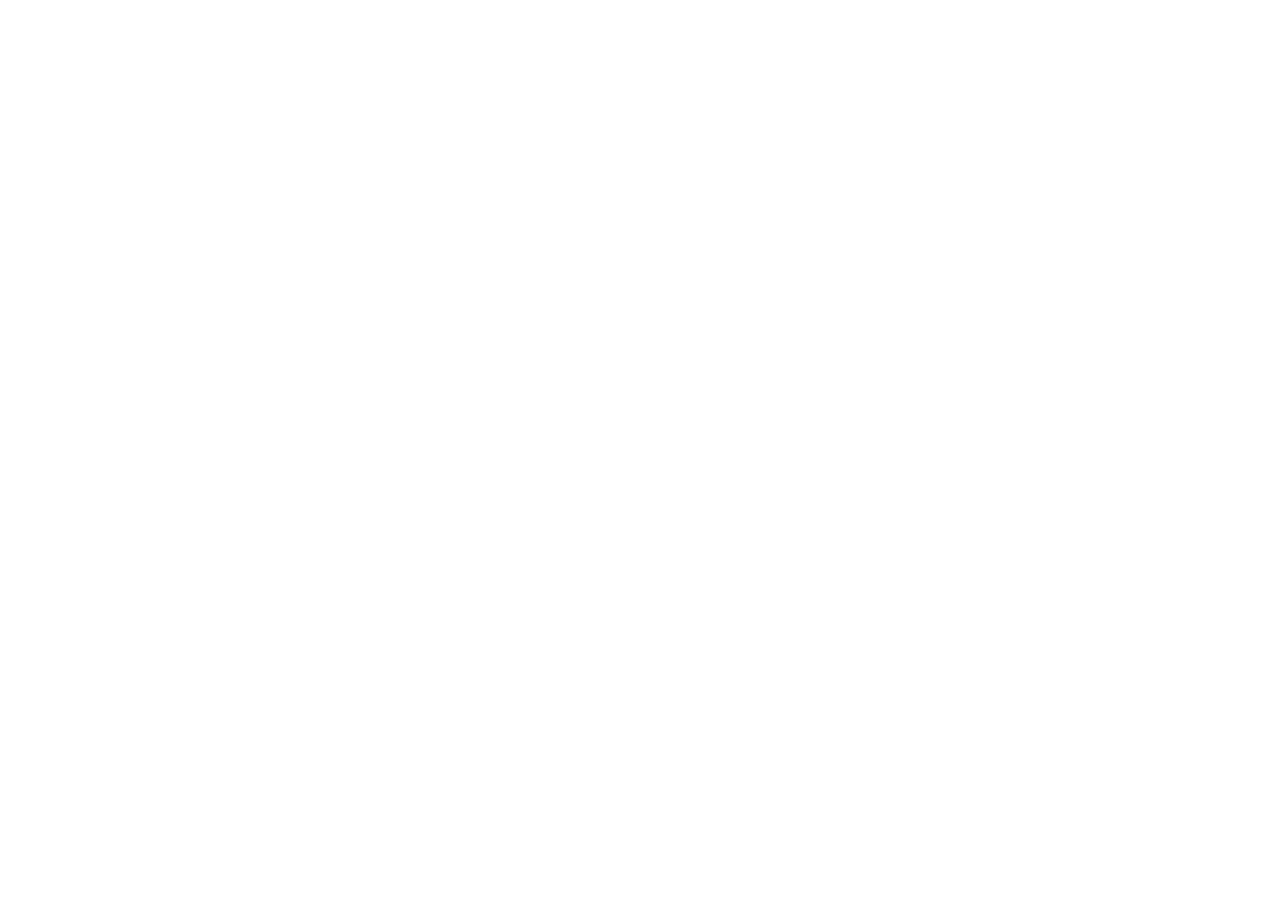
==== index.html @ 088f8521 "Auto-deploy from 02bc285fdae19c7c2b0bbb78ec8425a1f2b5356c" ====
<!doctype html>
<html lang="en">
  <head>
    <meta charset="UTF-8" />
    <meta name="viewport" content="width=device-width, initial-scale=1.0" />
    <title>108 Palms Beach Resort | Trincomalee, Sri Lanka</title>
    <meta
      name="description"
      content="108 Palms Beach Resort — a quieter beachfront stay in Sampalthivu near Trincomalee, Sri Lanka. Private beach access, a new outdoor pool, breakfast included and direct enquiry rates."
    />
    <link rel="icon" type="image/png" href="/stivance-deploy/branding/favicon.png" />
    <link rel="apple-touch-icon" href="/stivance-deploy/branding/favicon.png" />

    <!-- Open Graph -->
    <meta property="og:type" content="website" />
    <meta property="og:site_name" content="108 Palms Beach Resort" />
    <meta property="og:url" content="https://108palmsbeachresort.com/" />
    <meta property="og:title" content="108 Palms Beach Resort | Trincomalee, Sri Lanka" />
    <meta
      property="og:description"
      content="A quieter east-coast resort in Sampalthivu near Trincomalee — private beach access, a new pool, breakfast-inclusive stays and direct enquiry rates."
    />
    <meta property="og:image" content="/stivance-deploy/branding/og-image.jpg" />
    <meta property="og:image:width" content="1200" />
    <meta property="og:image:height" content="628" />
    <meta property="og:locale" content="en_US" />
    <meta property="og:locale:alternate" content="cs_CZ" />

    <!-- Twitter Cards -->
    <meta name="twitter:card" content="summary_large_image" />
    <meta name="twitter:title" content="108 Palms Beach Resort | Trincomalee, Sri Lanka" />
    <meta
      name="twitter:description"
      content="A quieter east-coast resort in Sampalthivu near Trincomalee — private beach access, a new pool, breakfast-inclusive stays."
    />
    <meta name="twitter:image" content="/stivance-deploy/branding/og-image.jpg" />

    <meta name="theme-color" content="#110f11" />

    <!-- Google Analytics 4 -->
    <script async src="https://www.googletagmanager.com/gtag/js?id=G-BM1BN28GYH"></script>
    <script>
      window.dataLayer = window.dataLayer || [];
      function gtag(){dataLayer.push(arguments);}
      gtag('js', new Date());
      gtag('config', 'G-BM1BN28GYH', { anonymize_ip: true });
    </script>

    <!-- Vercel Web Analytics -->
    <script>
      window.va = window.va || function () { (window.vaq = window.vaq || []).push(arguments); };
    </script>
    <script defer src="/_vercel/insights/script.js"></script>

    <link rel="preconnect" href="https://fonts.googleapis.com" />
    <link rel="preconnect" href="https://fonts.gstatic.com" crossorigin />
    <link
      href="https://fonts.googleapis.com/css2?family=Literata:opsz,wght@7..72,400;7..72,500;7..72,600;7..72,700&family=Source+Sans+3:wght@400;500;600;700;800&display=swap"
      rel="stylesheet"
    />

    <!-- Schema.org LodgingBusiness -->
    <script type="application/ld+json">
      {
        "@context": "https://schema.org",
        "@type": "LodgingBusiness",
        "name": "108 Palms Beach Resort",
        "description": "Boutique east-coast resort in Sampalthivu near Trincomalee with private beach access, a new outdoor pool and breakfast-inclusive stays.",
        "url": "https://108palmsbeachresort.com/",
        "image": "https://108palmsbeachresort.com/branding/og-image.jpg",
        "logo": "https://108palmsbeachresort.com/branding/logo-transparent.png",
        "address": {
          "@type": "PostalAddress",
          "streetAddress": "Ward No.1/25, Salli, Sampalthivu",
          "addressLocality": "Trincomalee",
          "addressCountry": "LK"
        },
        "geo": {
          "@type": "GeoCoordinates",
          "latitude": 8.634589,
          "longitude": 81.223683
        },
        "email": "srilankaresortyt@gmail.com",
        "amenityFeature": [
          { "@type": "LocationFeatureSpecification", "name": "Private beach access", "value": true },
          { "@type": "LocationFeatureSpecification", "name": "Outdoor pool", "value": true },
          { "@type": "LocationFeatureSpecification", "name": "Breakfast included", "value": true },
          { "@type": "LocationFeatureSpecification", "name": "Free Wi-Fi", "value": true },
          { "@type": "LocationFeatureSpecification", "name": "Air conditioning", "value": true },
          { "@type": "LocationFeatureSpecification", "name": "Pets allowed", "value": false }
        ],
        "numberOfRooms": 12,
        "starRating": { "@type": "Rating", "ratingValue": "3" },
        "aggregateRating": {
          "@type": "AggregateRating",
          "ratingValue": "8.9",
          "bestRating": "10",
          "worstRating": "1",
          "ratingCount": 280
        },
        "priceRange": "$$"
      }
    </script>
    <script type="module" crossorigin src="/stivance-deploy/assets/index-BgPQXrR0.js"></script>
    <link rel="stylesheet" crossorigin href="/stivance-deploy/assets/index-DrQOaPfW.css">
  </head>

  <body>
    <div id="root"></div>
  </body>
</html>
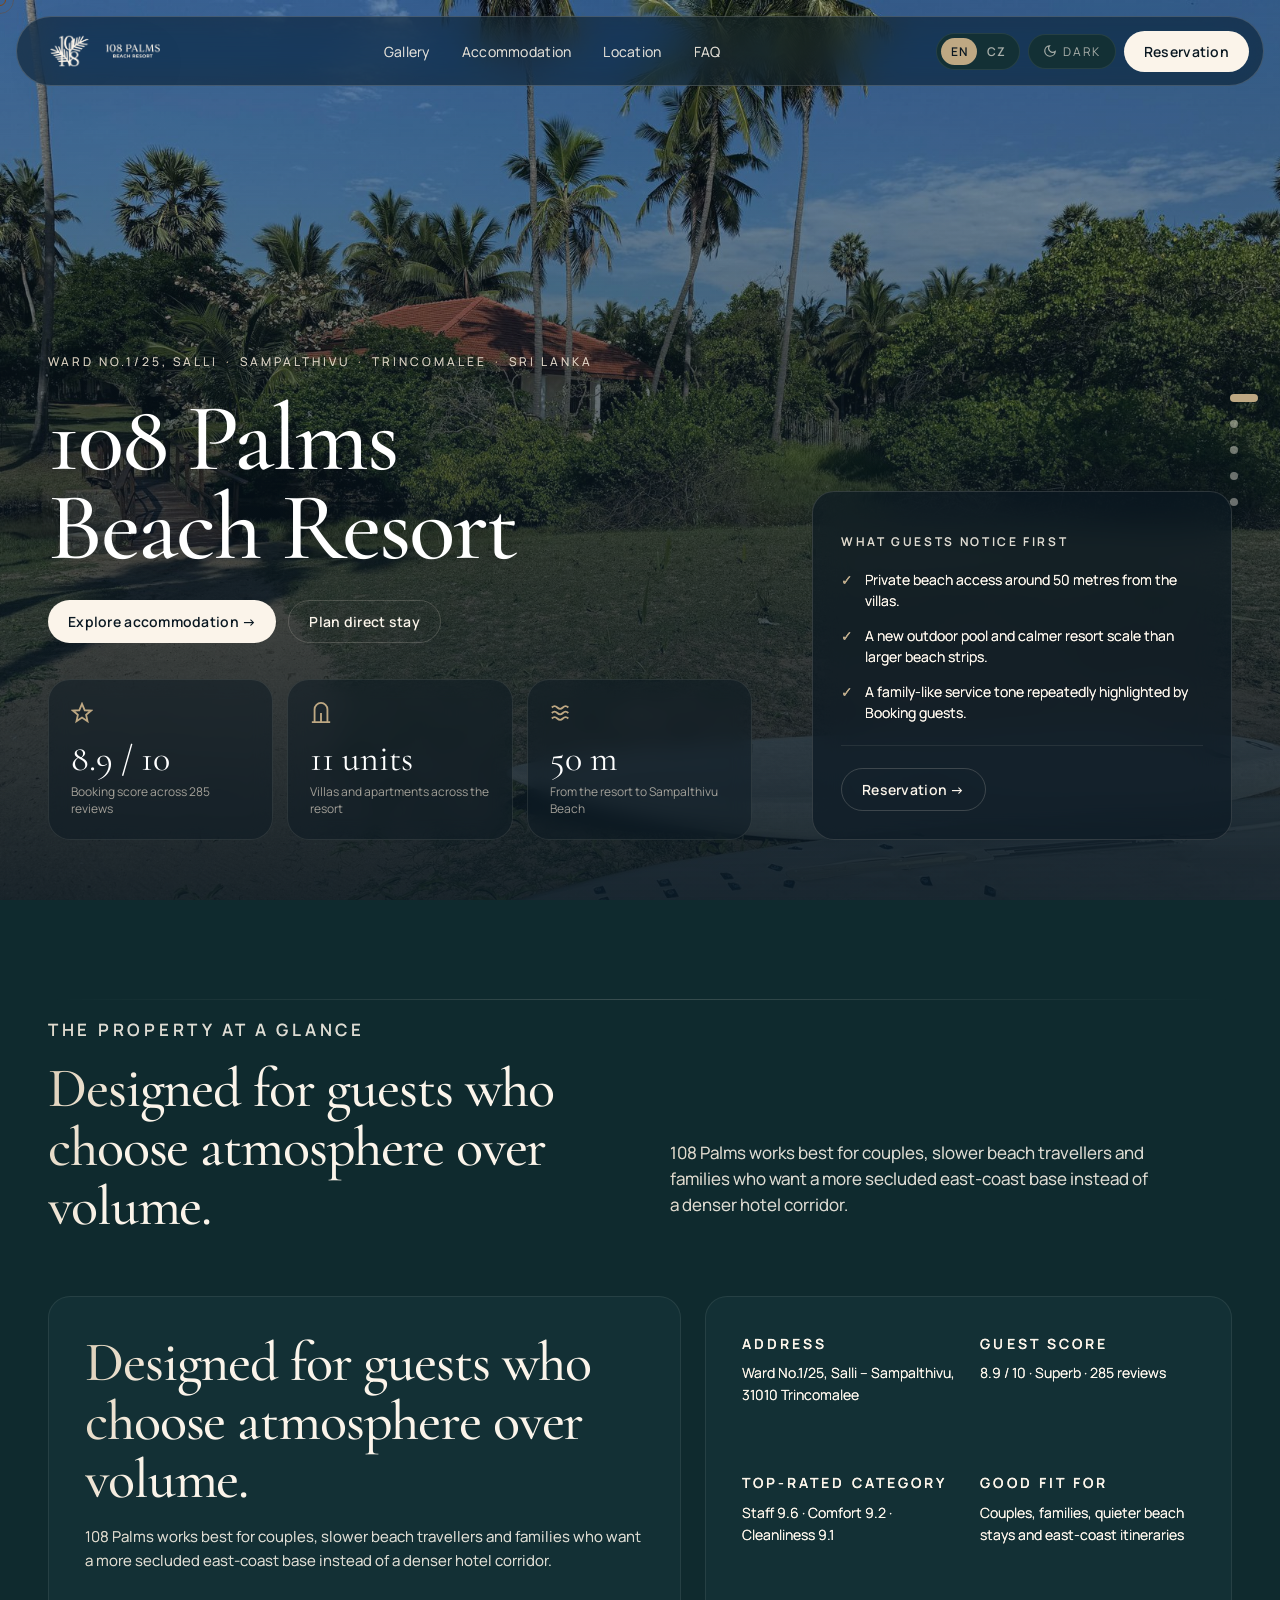
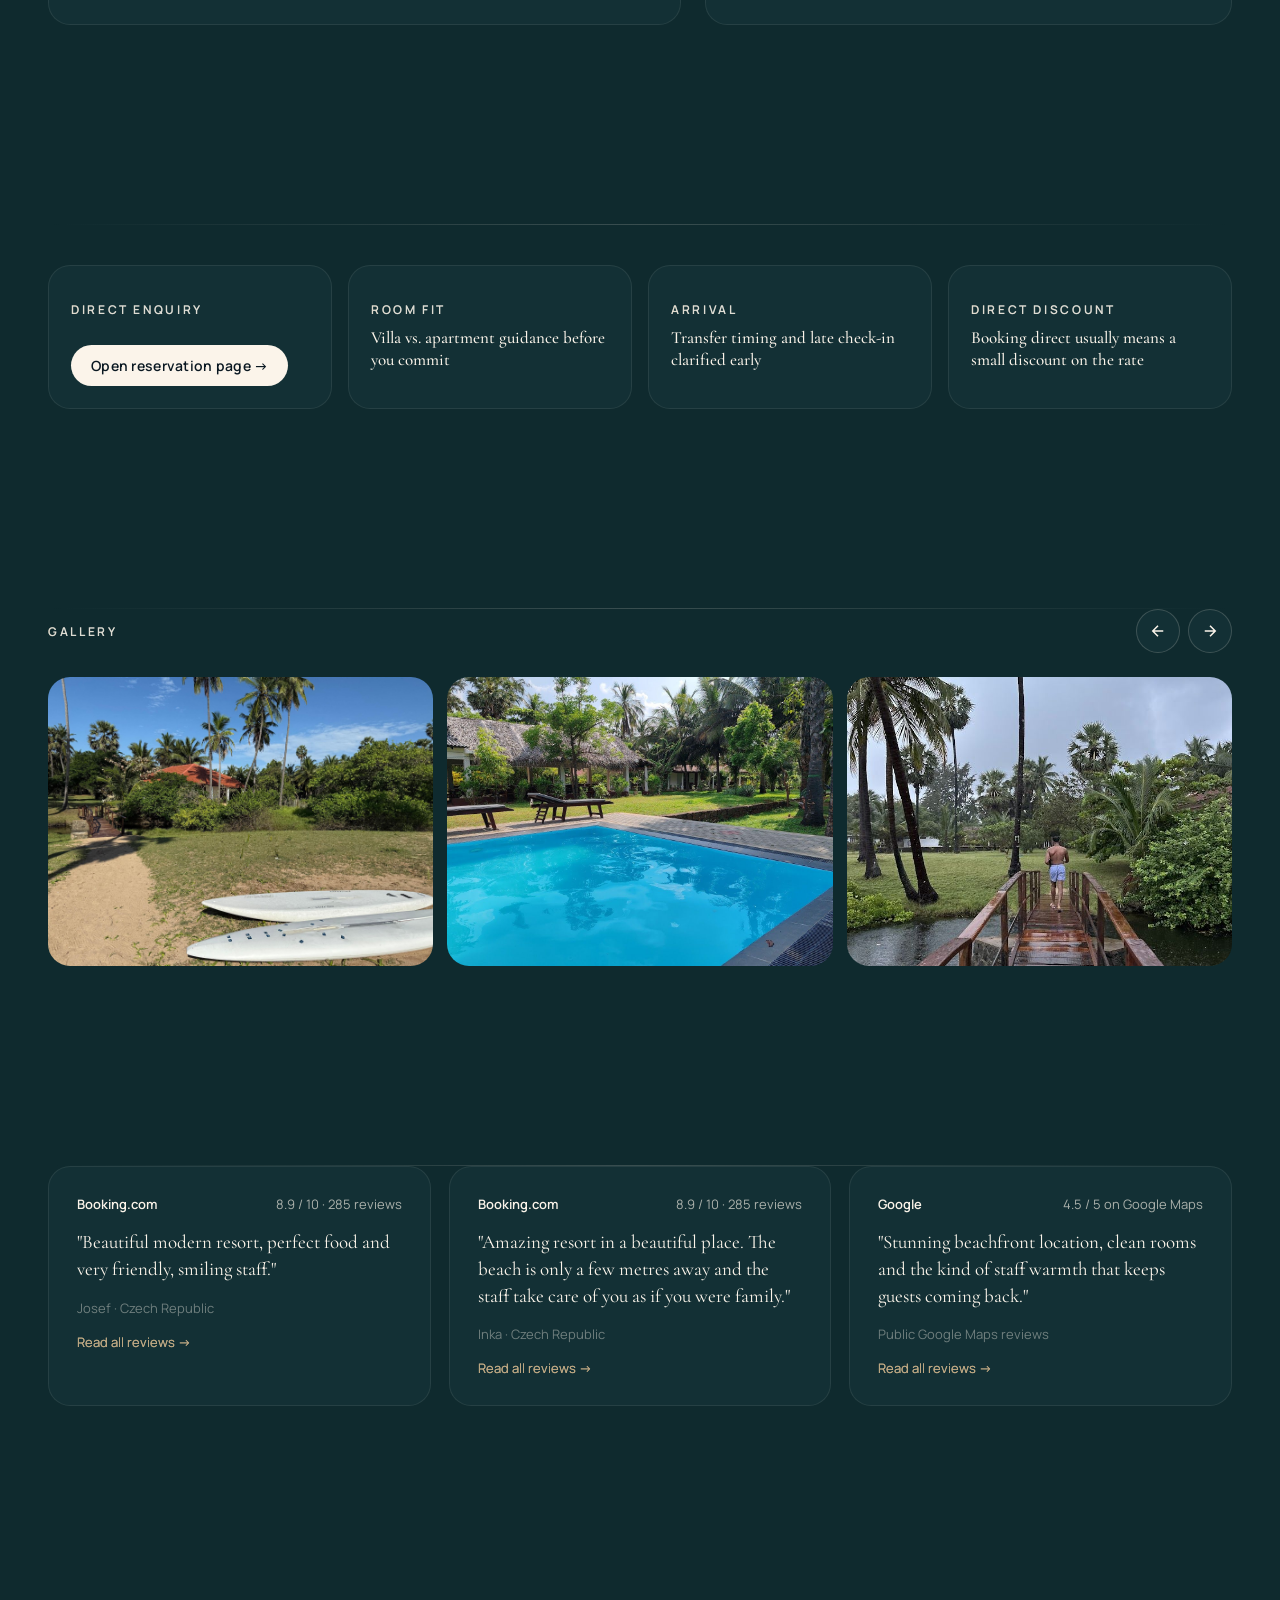
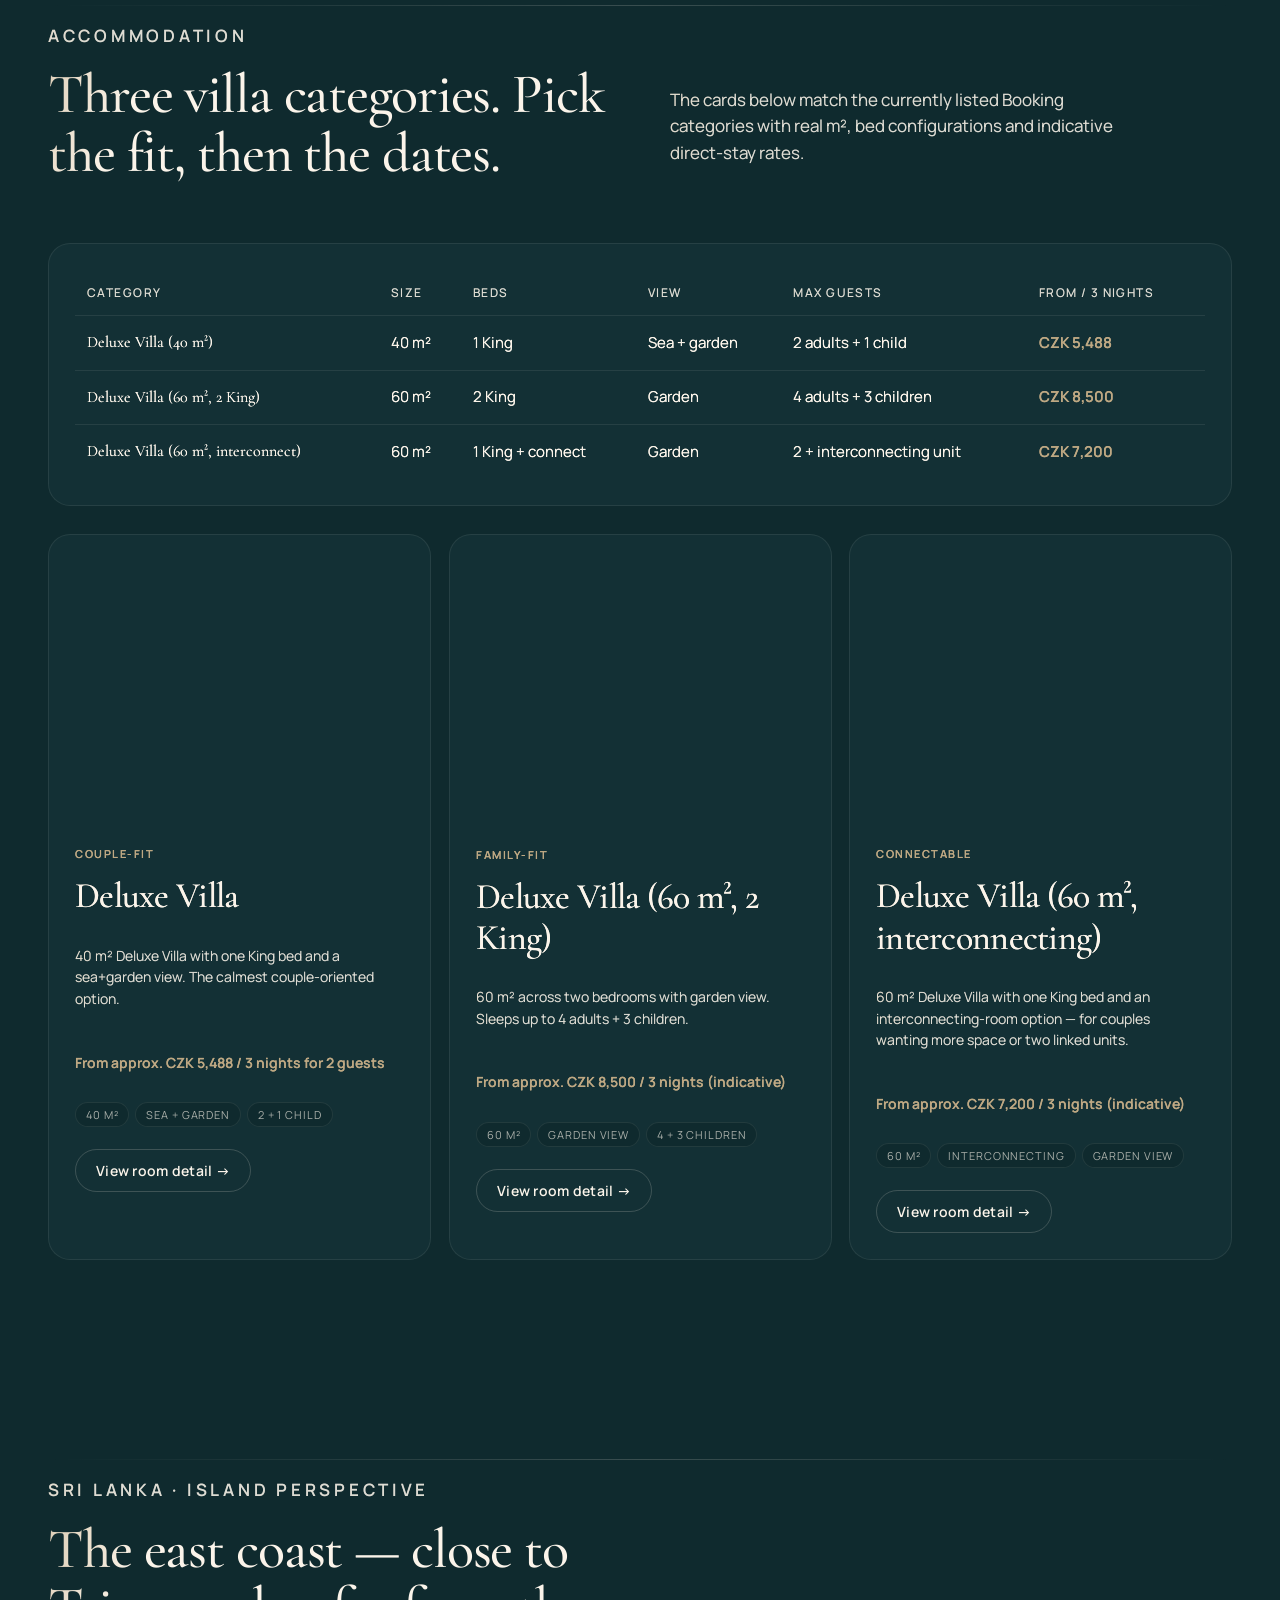
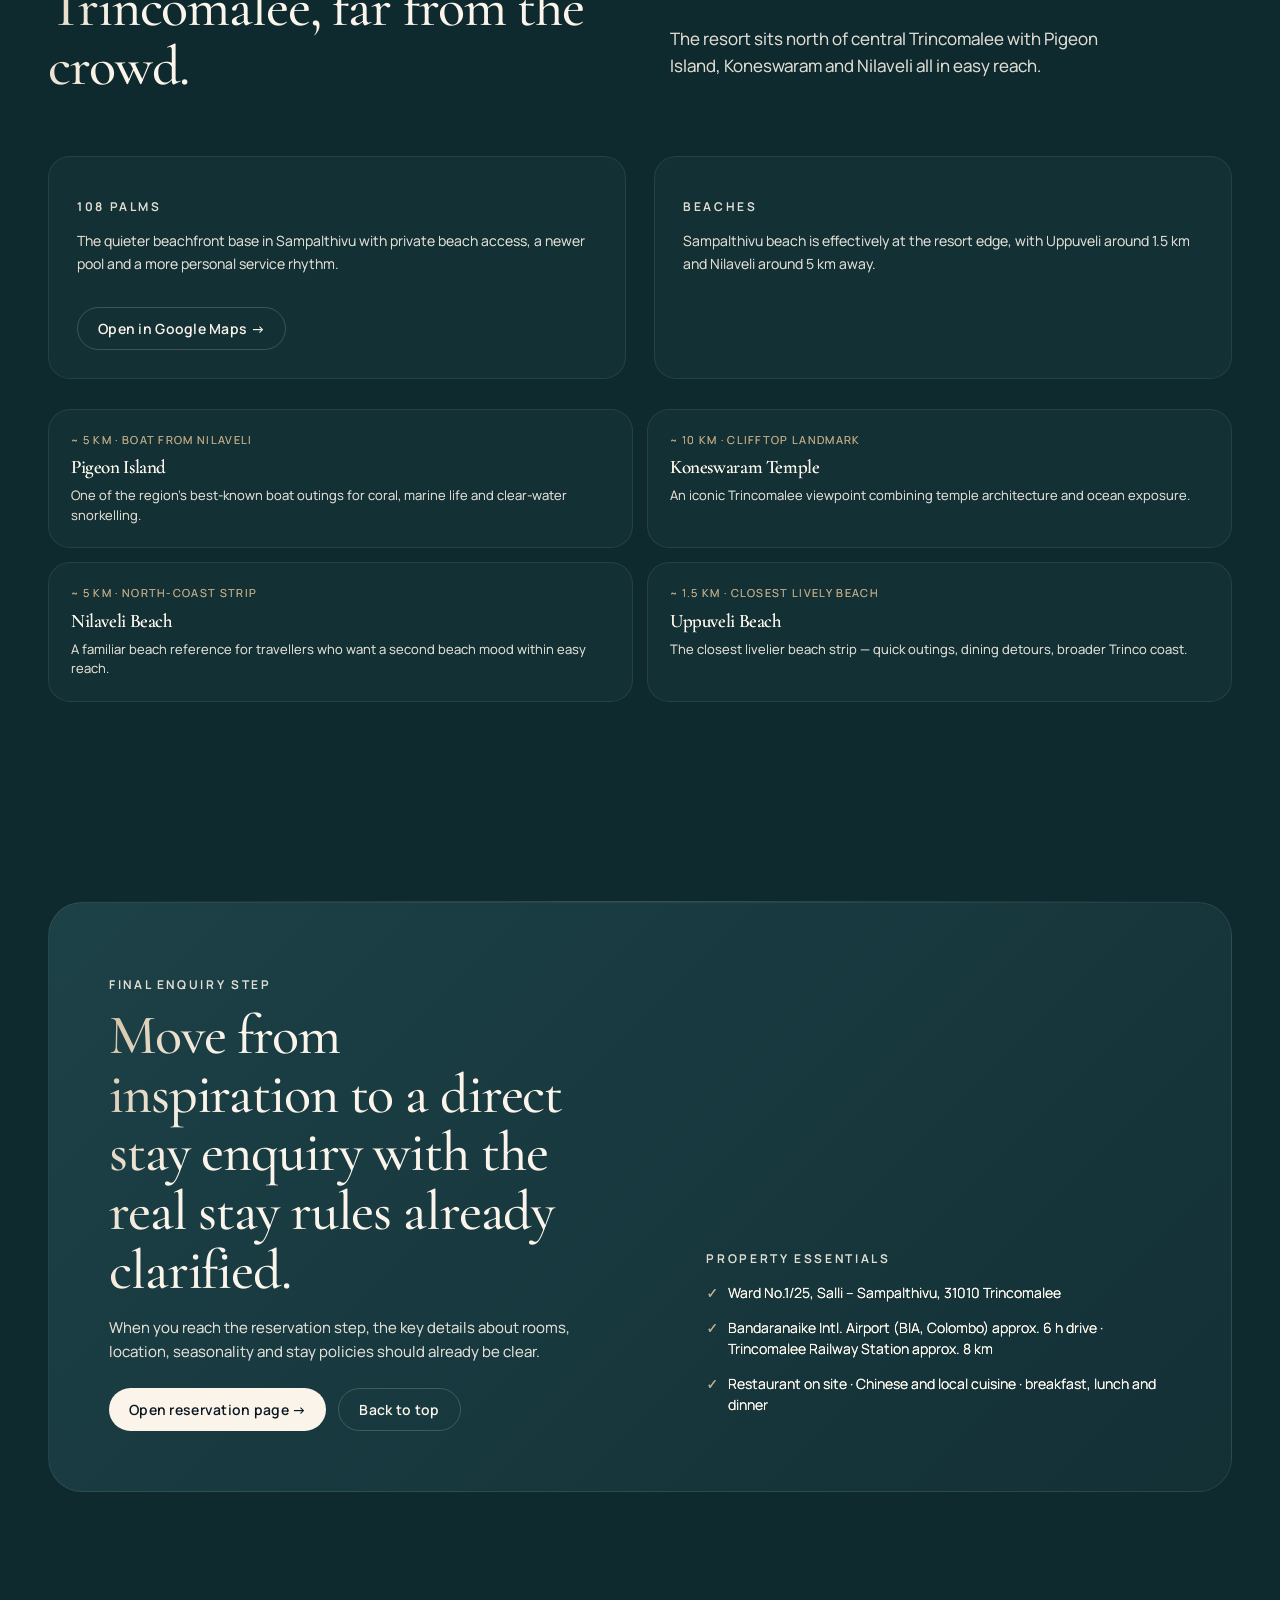
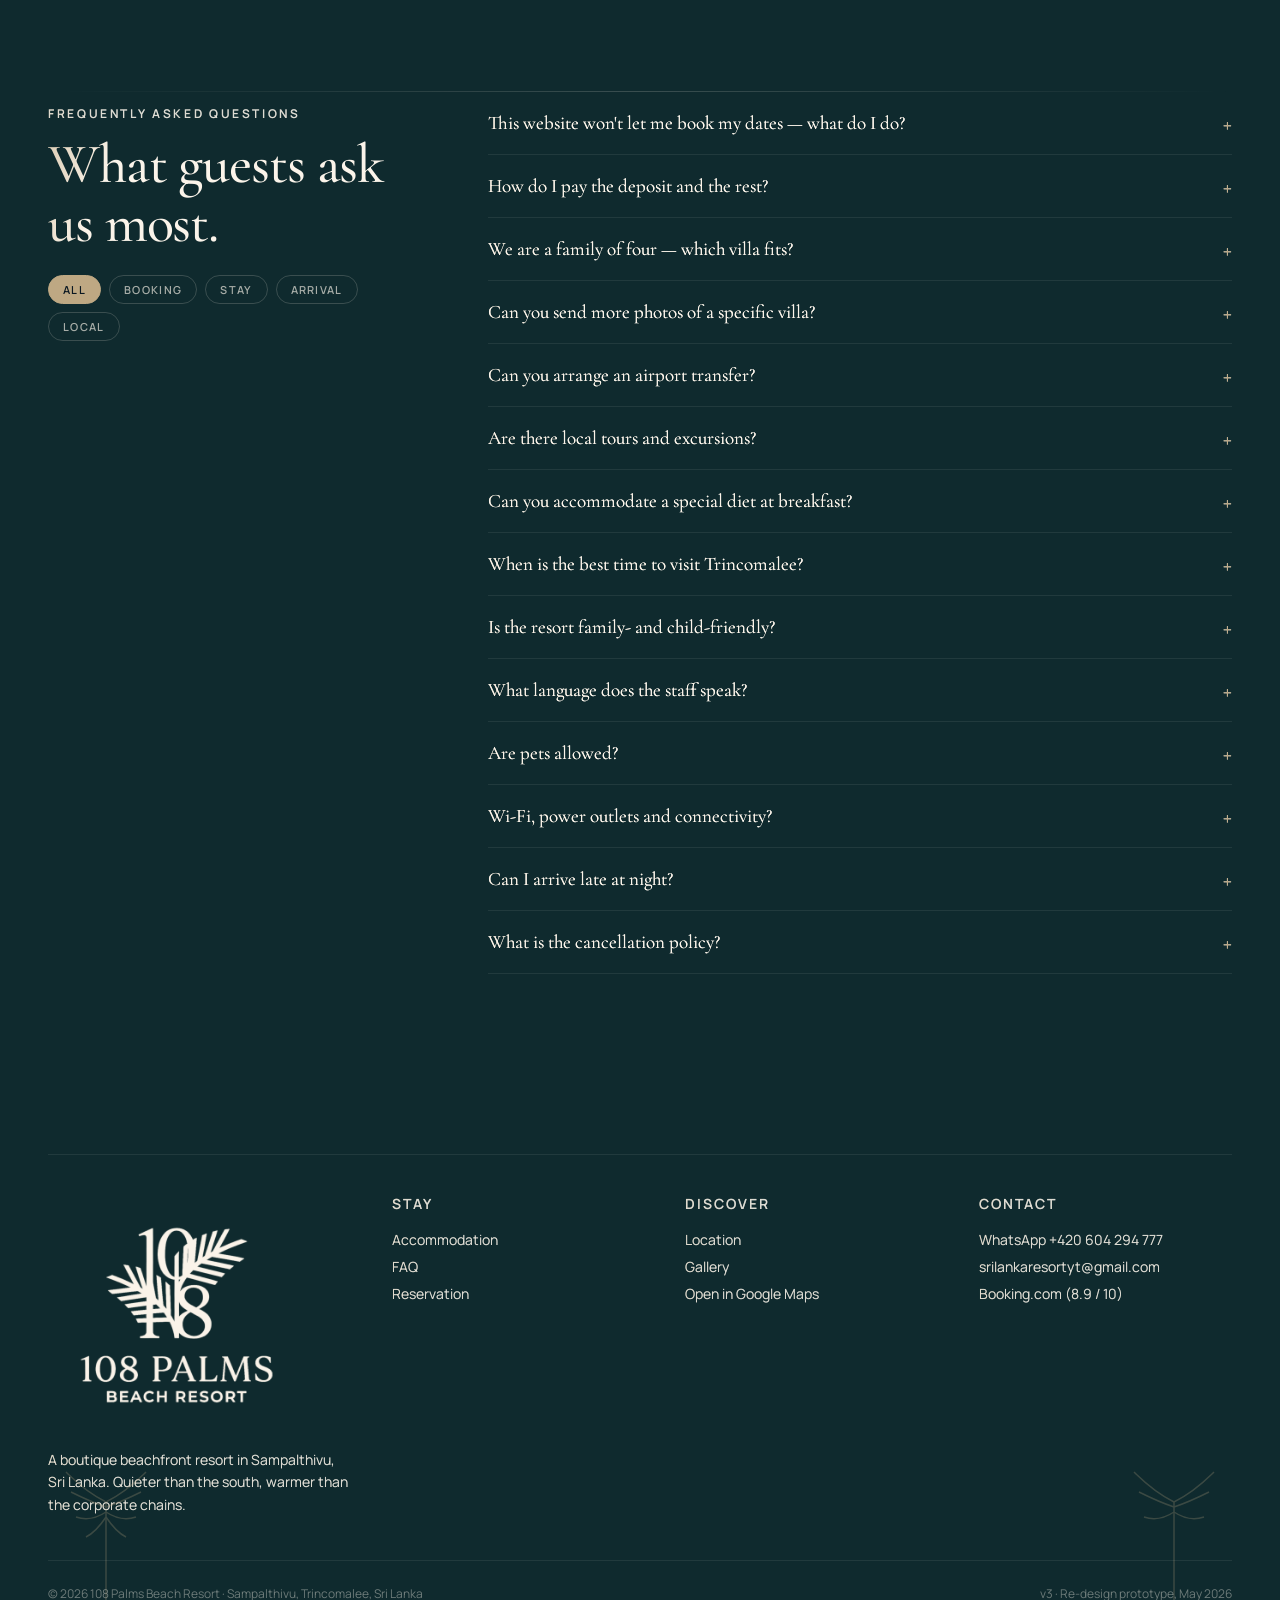
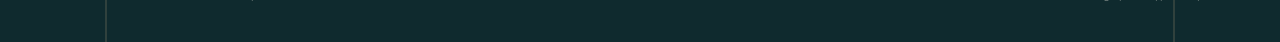
==== commit 3f749776: "v3 redesign — brand-aligned + animations + HD video Hero video upscaled to 1920x1080 + denoise + sha" ====
--- a/index.html
+++ b/index.html
@@ -1,111 +1,1762 @@
-<!doctype html>
-<html lang="en">
-  <head>
-    <meta charset="UTF-8" />
-    <meta name="viewport" content="width=device-width, initial-scale=1.0" />
-    <title>108 Palms Beach Resort | Trincomalee, Sri Lanka</title>
-    <meta
-      name="description"
-      content="108 Palms Beach Resort — a quieter beachfront stay in Sampalthivu near Trincomalee, Sri Lanka. Private beach access, a new outdoor pool, breakfast included and direct enquiry rates."
-    />
-    <link rel="icon" type="image/png" href="/stivance-deploy/branding/favicon.png" />
-    <link rel="apple-touch-icon" href="/stivance-deploy/branding/favicon.png" />
-
-    <!-- Open Graph -->
-    <meta property="og:type" content="website" />
-    <meta property="og:site_name" content="108 Palms Beach Resort" />
-    <meta property="og:url" content="https://108palmsbeachresort.com/" />
-    <meta property="og:title" content="108 Palms Beach Resort | Trincomalee, Sri Lanka" />
-    <meta
-      property="og:description"
-      content="A quieter east-coast resort in Sampalthivu near Trincomalee — private beach access, a new pool, breakfast-inclusive stays and direct enquiry rates."
-    />
-    <meta property="og:image" content="/stivance-deploy/branding/og-image.jpg" />
-    <meta property="og:image:width" content="1200" />
-    <meta property="og:image:height" content="628" />
-    <meta property="og:locale" content="en_US" />
-    <meta property="og:locale:alternate" content="cs_CZ" />
-
-    <!-- Twitter Cards -->
-    <meta name="twitter:card" content="summary_large_image" />
-    <meta name="twitter:title" content="108 Palms Beach Resort | Trincomalee, Sri Lanka" />
-    <meta
-      name="twitter:description"
-      content="A quieter east-coast resort in Sampalthivu near Trincomalee — private beach access, a new pool, breakfast-inclusive stays."
-    />
-    <meta name="twitter:image" content="/stivance-deploy/branding/og-image.jpg" />
-
-    <meta name="theme-color" content="#110f11" />
-
-    <!-- Google Analytics 4 -->
-    <script async src="https://www.googletagmanager.com/gtag/js?id=G-BM1BN28GYH"></script>
-    <script>
-      window.dataLayer = window.dataLayer || [];
-      function gtag(){dataLayer.push(arguments);}
-      gtag('js', new Date());
-      gtag('config', 'G-BM1BN28GYH', { anonymize_ip: true });
-    </script>
-
-    <!-- Vercel Web Analytics -->
-    <script>
-      window.va = window.va || function () { (window.vaq = window.vaq || []).push(arguments); };
-    </script>
-    <script defer src="/_vercel/insights/script.js"></script>
-
-    <link rel="preconnect" href="https://fonts.googleapis.com" />
-    <link rel="preconnect" href="https://fonts.gstatic.com" crossorigin />
-    <link
-      href="https://fonts.googleapis.com/css2?family=Literata:opsz,wght@7..72,400;7..72,500;7..72,600;7..72,700&family=Source+Sans+3:wght@400;500;600;700;800&display=swap"
-      rel="stylesheet"
-    />
-
-    <!-- Schema.org LodgingBusiness -->
-    <script type="application/ld+json">
-      {
-        "@context": "https://schema.org",
-        "@type": "LodgingBusiness",
-        "name": "108 Palms Beach Resort",
-        "description": "Boutique east-coast resort in Sampalthivu near Trincomalee with private beach access, a new outdoor pool and breakfast-inclusive stays.",
-        "url": "https://108palmsbeachresort.com/",
-        "image": "https://108palmsbeachresort.com/branding/og-image.jpg",
-        "logo": "https://108palmsbeachresort.com/branding/logo-transparent.png",
-        "address": {
-          "@type": "PostalAddress",
-          "streetAddress": "Ward No.1/25, Salli, Sampalthivu",
-          "addressLocality": "Trincomalee",
-          "addressCountry": "LK"
-        },
-        "geo": {
-          "@type": "GeoCoordinates",
-          "latitude": 8.634589,
-          "longitude": 81.223683
-        },
-        "email": "srilankaresortyt@gmail.com",
-        "amenityFeature": [
-          { "@type": "LocationFeatureSpecification", "name": "Private beach access", "value": true },
-          { "@type": "LocationFeatureSpecification", "name": "Outdoor pool", "value": true },
-          { "@type": "LocationFeatureSpecification", "name": "Breakfast included", "value": true },
-          { "@type": "LocationFeatureSpecification", "name": "Free Wi-Fi", "value": true },
-          { "@type": "LocationFeatureSpecification", "name": "Air conditioning", "value": true },
-          { "@type": "LocationFeatureSpecification", "name": "Pets allowed", "value": false }
-        ],
-        "numberOfRooms": 12,
-        "starRating": { "@type": "Rating", "ratingValue": "3" },
-        "aggregateRating": {
-          "@type": "AggregateRating",
-          "ratingValue": "8.9",
-          "bestRating": "10",
-          "worstRating": "1",
-          "ratingCount": 280
-        },
-        "priceRange": "$$"
+<!DOCTYPE html>
+<html lang="en" data-theme="dark">
+<head>
+<meta charset="UTF-8" />
+<meta name="viewport" content="width=device-width, initial-scale=1.0" />
+<title>108 Palms Beach Resort | Trincomalee, Sri Lanka</title>
+<meta name="description" content="A quieter east-coast resort in Sampalthivu near Trincomalee — private beach access, a new pool, breakfast-inclusive stays and direct enquiry rates." />
+<meta name="theme-color" content="#0a1822" />
+<link rel="icon" type="image/png" href="./assets/logos/favicon-256.png" />
+
+<link rel="preload" as="image" href="./gallery/01-beach-loungers.jpg" fetchpriority="high" />
+<link rel="preconnect" href="https://fonts.googleapis.com" />
+<link rel="preconnect" href="https://fonts.gstatic.com" crossorigin />
+<!-- Fonts per official brand manual: Cormorant Garamond (display) + Manrope (body/UI) -->
+<link href="https://fonts.googleapis.com/css2?family=Cormorant+Garamond:wght@400;500;600;700&family=Manrope:wght@300;400;500;600;700&display=swap" rel="stylesheet" />
+
+<style>
+/* =====================================================================
+   v3: 1:1 vizuální kopie originálu stivance-resort-web.vercel.app
+   + 6 přenesených změn (cursor, section indicator, accommodation, FAQ, footer, hover efekt na rezervaci)
+   ===================================================================== */
+:root {
+  /* OFICIÁLNÍ BRAND PALETA (per brand manuál v1.0/2026) */
+  --palm-green:    #1C4147;  /* PRIMÁRNÍ · HLAVNÍ */
+  --sand-gold:     #BEA883;  /* PRIMÁRNÍ · AKCENT */
+  --coral-cream:   #FBF4EA;  /* PRIMÁRNÍ · POZADÍ */
+  --deep-reef:     #0F2A2E;  /* DOPLŇKOVÉ · TMAVÉ PLOCHY */
+  --bronze-palm:   #8E7A55;  /* DOPLŇKOVÉ · TMAVÁ ZLATÁ */
+  --dune-sand:     #E8D9BC;  /* DOPLŇKOVÉ · TEPLÁ VÝPLŇ */
+  --linen:         #F4E9D5;  /* DOPLŇKOVÉ · POZADÍ SEKCÍ */
+  --sea-mist:      #6B9CA3;  /* DOPLŇKOVÉ · POUZE AKCENT */
+  --ink:           #141414;  /* DOPLŇKOVÉ · TĚLO TEXTU */
+
+  /* SEMANTIC TOKENS — DARK THEME default */
+  --bg: var(--deep-reef);
+  --bg-elev: var(--palm-green);
+  --bg-card: #133035;
+  --text: var(--coral-cream);
+  --text-muted: rgba(251,244,234,.65);
+  --text-dim: rgba(251,244,234,.4);
+  --accent: var(--sand-gold);
+  --accent-soft: var(--bronze-palm);
+  --accent-deep: var(--palm-green);
+  --cream: var(--coral-cream);
+  --border: rgba(251,244,234,.08);
+  --border-strong: rgba(251,244,234,.18);
+
+  /* TYPOGRAFIE per brand manual */
+  --serif: "Cormorant Garamond", "Playfair Display", "Times New Roman", serif;
+  --sans:  "Manrope", system-ui, -apple-system, "Helvetica", sans-serif;
+
+  --easing: cubic-bezier(.2,.7,.2,1);
+  --radius: 22px;
+  --radius-lg: 34px;
+  --pad-x: clamp(16px, 4vw, 48px);
+}
+
+/* LIGHT THEME — Coral Cream pozadí + Palm Green text (per brand manuál: krémová 60%, zelená 25%, zlatá 12%) */
+html[data-theme="light"] {
+  --bg: var(--coral-cream);
+  --bg-elev: var(--linen);
+  --bg-card: var(--dune-sand);
+  --text: var(--palm-green);
+  --text-muted: rgba(28,65,71,.7);
+  --text-dim: rgba(28,65,71,.45);
+  --accent: var(--bronze-palm);
+  --accent-soft: var(--sand-gold);
+  --accent-deep: var(--palm-green);
+  --cream: var(--palm-green);
+  --border: rgba(28,65,71,.10);
+  --border-strong: rgba(28,65,71,.20);
+}
+html[data-theme="light"] body { background: var(--coral-cream); color: var(--palm-green); }
+html[data-theme="light"] .cta { background: var(--palm-green); color: var(--coral-cream); }
+html[data-theme="light"] .nav-shell { background: rgba(251,244,234,.78); }
+html[data-theme="light"] .hero-tint { background: linear-gradient(180deg, rgba(251,244,234,.3) 0%, rgba(251,244,234,.55) 50%, rgba(251,244,234,.85) 100%); }
+html[data-theme="light"] .hero-h1 { color: var(--palm-green); text-shadow: none; }
+html[data-theme="light"] .hero-eyebrow { color: rgba(28,65,71,.7); }
+html[data-theme="light"] .stat-card, html[data-theme="light"] .notice-card {
+  background: rgba(251,244,234,.7);
+  border: 1px solid var(--border-strong);
+}
+html[data-theme="light"] .stat-card .num,
+html[data-theme="light"] .notice-card li { color: var(--palm-green); }
+html[data-theme="light"] .particle {
+  background: var(--bronze-palm);
+  box-shadow: 0 0 8px rgba(142,122,85,.7);
+}
+html[data-theme="light"] .scroll-progress {
+  background: linear-gradient(90deg, var(--sand-gold), var(--bronze-palm), var(--palm-green));
+}
+
+* { box-sizing: border-box; }
+html { scroll-behavior: smooth; }
+body {
+  margin: 0;
+  font-family: var(--sans);
+  background: var(--bg);
+  color: var(--text);
+  -webkit-font-smoothing: antialiased;
+  text-rendering: optimizeLegibility;
+  overflow-x: hidden;
+  cursor: none;
+}
+@media (max-width: 900px) { body { cursor: auto; } }
+@media (prefers-reduced-motion: reduce) {
+  *, *::before, *::after { animation-duration: 0.001ms !important; transition-duration: 0.001ms !important; }
+}
+
+img { max-width: 100%; display: block; }
+button { font: inherit; cursor: none; }
+@media (max-width: 900px) { button, a { cursor: pointer; } }
+a { color: inherit; }
+:focus-visible { outline: 2px solid var(--accent); outline-offset: 3px; border-radius: 4px; }
+
+/* Brand typografie — škála per manuál */
+h1, h2, h3, h4 { font-family: var(--serif); font-weight: 500; letter-spacing: -.02em; margin: 0; }
+h1 { font-size: clamp(56px, 9vw, 96px);  line-height: 0.92; }   /* DISPLAY 96/0.92 */
+h2 { font-size: clamp(28px, 4.5vw, 56px); line-height: 1.05; }  /* H1 56/1.05 */
+h3 { font-size: clamp(22px, 2.8vw, 36px); line-height: 1.15; }  /* H2 36/1.15 */
+h4 { font-size: 18px; line-height: 1.25; font-weight: 600; }
+p, li, td { font-size: 15px; line-height: 1.6; }                /* BODY 15/1.6 */
+.lead { font-size: 18px; line-height: 1.55; }                   /* LEAD 18/1.55 */
+.eyebrow {
+  font-family: var(--sans);
+  font-size: 12px;
+  letter-spacing: 0.22em;                                       /* EYEBROW 12/0.22em */
+  text-transform: uppercase;
+  color: var(--text-muted);
+  font-weight: 600;
+}
+
+/* =====================================================================
+   ORIGINÁLNÍ HERO BACKGROUND CHECKER PATTERN (placeholder grid)
+   ===================================================================== */
+.hero-checker {
+  position: absolute; inset: 0; z-index: -2;
+  background:
+    radial-gradient(ellipse 200px 200px at 8% 14%, rgba(255,255,255,.04), transparent 60%),
+    radial-gradient(ellipse 200px 200px at 24% 14%, rgba(255,255,255,.03), transparent 60%),
+    radial-gradient(ellipse 200px 200px at 40% 14%, rgba(255,255,255,.04), transparent 60%),
+    radial-gradient(ellipse 200px 200px at 56% 14%, rgba(255,255,255,.03), transparent 60%),
+    radial-gradient(ellipse 200px 200px at 72% 14%, rgba(255,255,255,.04), transparent 60%),
+    radial-gradient(ellipse 200px 200px at 88% 14%, rgba(255,255,255,.03), transparent 60%),
+    radial-gradient(ellipse 200px 200px at 16% 38%, rgba(255,255,255,.03), transparent 60%),
+    radial-gradient(ellipse 200px 200px at 48% 38%, rgba(255,255,255,.04), transparent 60%),
+    radial-gradient(ellipse 200px 200px at 80% 38%, rgba(255,255,255,.03), transparent 60%),
+    var(--bg);
+  background-size: auto;
+}
+
+/* =====================================================================
+   --- 6 přenesených změn ---
+   ===================================================================== */
+
+/* (A) CUSTOM CURSOR — bez "Reserve" badge, jen enlarging dot + trail */
+.cursor {
+  position: fixed; top: 0; left: 0;
+  width: 12px; height: 12px;
+  border: 1.5px solid var(--accent);
+  border-radius: 999px;
+  transform: translate(-50%, -50%);
+  pointer-events: none;
+  z-index: 10000;
+  transition: width .25s var(--easing), height .25s var(--easing), background .2s, border-color .2s;
+  mix-blend-mode: difference;
+}
+.cursor-trail {
+  position: fixed; top: 0; left: 0;
+  width: 28px; height: 28px;
+  border: 1px solid var(--accent);
+  border-radius: 999px;
+  transform: translate(-50%, -50%);
+  pointer-events: none;
+  z-index: 9998;
+  opacity: .35;
+  mix-blend-mode: difference;
+  transition: width .4s var(--easing), height .4s var(--easing);
+}
+.cursor.is-hover { width: 40px; height: 40px; background: rgba(201,163,107,.22); }
+@media (max-width: 900px) { .cursor, .cursor-trail { display: none; } }
+
+/* (B) STICKY VERTICAL SECTION INDICATOR (pravá strana) */
+.section-indicator {
+  position: fixed;
+  right: 22px; top: 50%;
+  transform: translateY(-50%);
+  z-index: 70;
+  display: flex; flex-direction: column; gap: 18px;
+  pointer-events: none;
+}
+.section-indicator a {
+  pointer-events: auto;
+  width: 8px; height: 8px;
+  border-radius: 50%;
+  background: var(--text-dim);
+  opacity: .35;
+  transition: all .3s var(--easing);
+  position: relative;
+  text-decoration: none;
+}
+.section-indicator a::after {
+  content: attr(data-label);
+  position: absolute;
+  right: 18px; top: 50%;
+  transform: translateY(-50%);
+  font-size: 10px;
+  letter-spacing: .15em;
+  text-transform: uppercase;
+  color: var(--text);
+  background: var(--bg-card);
+  padding: 4px 10px;
+  border-radius: 999px;
+  border: 1px solid var(--border-strong);
+  white-space: nowrap;
+  opacity: 0;
+  pointer-events: none;
+  transition: opacity .25s, transform .25s;
+}
+.section-indicator a:hover::after { opacity: 1; transform: translateY(-50%) translateX(-4px); }
+.section-indicator a.active {
+  width: 28px;
+  border-radius: 4px;
+  background: var(--accent);
+  opacity: 1;
+}
+@media (max-width: 1100px) { .section-indicator { display: none; } }
+
+/* (C) HOVER EFEKT na "Open reservation page" — magnetic + shine + glow */
+.cta { position: relative; overflow: hidden; }
+.cta::after {
+  content: '';
+  position: absolute;
+  top: 0; left: -120%;
+  width: 70%; height: 100%;
+  background: linear-gradient(120deg, transparent, rgba(255,255,255,.55), transparent);
+  transform: skewX(-22deg);
+  transition: left .9s var(--easing);
+  pointer-events: none;
+}
+.cta:hover::after { left: 130%; }
+.magnetic { transition: transform .25s var(--easing); will-change: transform; }
+.cta.glow { animation: glowPulse 3.6s ease-in-out infinite; }
+@keyframes glowPulse {
+  0%, 100% { box-shadow: 0 0 0 0 rgba(201,163,107,.0), 0 4px 14px rgba(201,163,107,.25); }
+  50%      { box-shadow: 0 0 0 12px rgba(201,163,107,.0), 0 8px 24px rgba(201,163,107,.5); }
+}
+
+/* (D) ACCOMMODATION 1:1 z mého v2 (BEZ floor plans) */
+.compare-wrap {
+  background: var(--bg-card);
+  border: 1px solid var(--border);
+  border-radius: var(--radius);
+  padding: 26px;
+  overflow-x: auto;
+  margin-bottom: 28px;
+}
+.compare {
+  width: 100%;
+  border-collapse: collapse;
+  min-width: 640px;
+  font-size: 14px;
+}
+.compare th, .compare td {
+  padding: 14px 12px;
+  text-align: left;
+  border-bottom: 1px solid var(--border);
+}
+.compare th { color: var(--text-muted); font-weight: 500; font-size: 12px; letter-spacing: .12em; text-transform: uppercase; }
+.compare td { color: var(--text); }
+.compare td.col-name { font-family: var(--serif); font-size: 16px; }
+.compare td.col-price { color: var(--accent); font-weight: 600; }
+.compare tr:last-child td { border-bottom: 0; }
+
+.villas-grid {
+  display: grid;
+  grid-template-columns: repeat(3, 1fr);
+  gap: 18px;
+}
+@media (max-width: 1000px) { .villas-grid { grid-template-columns: 1fr; } }
+.villa-card {
+  background: var(--bg-card);
+  border: 1px solid var(--border);
+  border-radius: var(--radius);
+  overflow: hidden;
+  display: flex; flex-direction: column;
+  transition: transform .3s var(--easing), box-shadow .3s;
+  transform-style: preserve-3d;
+  position: relative;
+  will-change: transform;
+}
+.villa-card:hover { box-shadow: 0 6px 30px rgba(0,0,0,.4); }
+.villa-card::after {
+  content: '';
+  position: absolute;
+  inset: 0;
+  border-radius: var(--radius);
+  padding: 1px;
+  background: linear-gradient(135deg, transparent, rgba(201,163,107,.4), transparent);
+  -webkit-mask: linear-gradient(#000 0 0) content-box, linear-gradient(#000 0 0);
+  -webkit-mask-composite: xor; mask-composite: exclude;
+  opacity: 0;
+  transition: opacity .4s;
+  pointer-events: none;
+}
+.villa-card:hover::after { opacity: 1; }
+.villa-card .photo {
+  aspect-ratio: 4/3;
+  overflow: hidden;
+  position: relative;
+}
+.villa-card .photo img {
+  width: 100%; height: 100%; object-fit: cover;
+  transition: transform .8s var(--easing), clip-path 1.2s var(--easing);
+}
+.villa-card .photo .reveal-img { clip-path: inset(0 100% 0 0); }
+.villa-card .photo .reveal-img.is-visible { clip-path: inset(0 0 0 0); }
+.villa-card:hover .photo img { transform: scale(1.06); }
+.villa-card .body { padding: 26px; flex: 1; display: flex; flex-direction: column; gap: 14px; }
+.villa-card .badge {
+  display: inline-block;
+  font-size: 11px;
+  letter-spacing: .14em;
+  text-transform: uppercase;
+  color: var(--accent);
+  font-weight: 600;
+}
+.villa-card .desc { color: var(--text-muted); font-size: 14px; line-height: 1.55; }
+.villa-card .price { color: var(--accent); font-weight: 600; font-size: 14px; }
+.villa-card .standout {
+  display: flex; flex-wrap: wrap; gap: 6px;
+}
+.villa-card .standout span {
+  background: var(--bg);
+  border: 1px solid var(--border);
+  font-size: 11px;
+  padding: 4px 10px;
+  border-radius: 999px;
+  letter-spacing: .08em;
+  text-transform: uppercase;
+  color: var(--text-muted);
+}
+
+/* (E) FAQ z mého v2: kategorie chips + expandable items */
+.faq-grid {
+  display: grid;
+  grid-template-columns: 380px 1fr;
+  gap: 60px;
+  align-items: start;
+}
+@media (max-width: 900px) { .faq-grid { grid-template-columns: 1fr; gap: 30px; } }
+.faq-cats {
+  display: flex; flex-wrap: wrap; gap: 8px; margin-top: 22px;
+}
+.faq-cats button {
+  background: transparent;
+  border: 1px solid var(--border-strong);
+  color: var(--text-muted);
+  padding: 6px 14px;
+  border-radius: 999px;
+  font-size: 11px;
+  letter-spacing: .12em;
+  text-transform: uppercase;
+  font-weight: 600;
+}
+.faq-cats button.active { background: var(--accent); color: #0a1822; border-color: var(--accent); }
+.faq-list { display: flex; flex-direction: column; }
+.faq-item {
+  border-bottom: 1px solid var(--border);
+  padding: 18px 0;
+}
+.faq-item summary {
+  font-family: var(--serif);
+  font-size: 19px;
+  list-style: none;
+  cursor: none;
+  display: flex;
+  justify-content: space-between;
+  align-items: center;
+  color: var(--text);
+}
+@media (max-width: 900px) { .faq-item summary { cursor: pointer; } }
+.faq-item summary::after {
+  content: '+';
+  color: var(--accent);
+  font-size: 22px;
+  transition: transform .3s;
+}
+.faq-item[open] summary::after { transform: rotate(45deg); }
+.faq-item summary::-webkit-details-marker { display: none; }
+.faq-item p { color: var(--text-muted); font-size: 15px; line-height: 1.6; margin: 12px 0 0; }
+
+/* (F) FOOTER z mého v2 s palm sway */
+footer {
+  padding: 80px var(--pad-x) 40px;
+  position: relative;
+  overflow: hidden;
+}
+.foot-grid {
+  max-width: 1320px;
+  margin-inline: auto;
+  display: grid;
+  grid-template-columns: 1.2fr 1fr 1fr 1fr;
+  gap: 40px;
+  border-top: 1px solid var(--border);
+  padding-top: 40px;
+}
+@media (max-width: 900px) { .foot-grid { grid-template-columns: 1fr 1fr; gap: 30px; } }
+.foot-grid h4 { font-size: 14px; letter-spacing: .14em; text-transform: uppercase; color: var(--text-muted); font-weight: 600; font-family: var(--sans); margin-bottom: 14px; }
+.foot-grid a { display: block; font-size: 14px; color: var(--text-muted); text-decoration: none; padding: 4px 0; transition: color .2s; }
+.foot-grid a:hover { color: var(--accent); }
+.foot-bottom {
+  max-width: 1320px;
+  margin: 30px auto 0;
+  padding-top: 24px;
+  border-top: 1px solid var(--border);
+  font-size: 12px;
+  color: var(--text-dim);
+  display: flex;
+  justify-content: space-between;
+  flex-wrap: wrap;
+  gap: 16px;
+}
+.palm-deco {
+  position: absolute;
+  bottom: 0;
+  width: 110px;
+  height: 200px;
+  pointer-events: none;
+  opacity: .25;
+  transform-origin: bottom center;
+  animation: sway 7s ease-in-out infinite;
+}
+.palm-deco:nth-of-type(1) { left: 4%; animation-delay: 0s; }
+.palm-deco:nth-of-type(2) { right: 4%; animation-delay: -3s; transform: scaleX(-1); }
+@keyframes sway {
+  0%, 100% { transform: rotate(-2deg) translateY(0); }
+  50%      { transform: rotate(2deg) translateY(-3px); }
+}
+
+/* =====================================================================
+   v3 + 10 NOVÝCH EFEKTŮ (přechody jako top weby)
+   ===================================================================== */
+
+/* (1) SCROLL PROGRESS BAR (top) */
+.scroll-progress {
+  position: fixed;
+  top: 0; left: 0;
+  height: 2px;
+  width: 0%;
+  background: linear-gradient(90deg, var(--accent), #d4b87a, var(--accent-deep));
+  z-index: 999;
+  transition: width .15s ease-out;
+  box-shadow: 0 0 12px rgba(194,165,114,.6);
+}
+
+/* (2) AMBIENT GOLD PARTICLES — drift across background */
+.particles {
+  position: fixed;
+  inset: 0;
+  pointer-events: none;
+  z-index: 1;
+  overflow: hidden;
+}
+.particle {
+  position: absolute;
+  width: 3px; height: 3px;
+  background: var(--accent);
+  border-radius: 50%;
+  opacity: 0;
+  filter: blur(.5px);
+  box-shadow: 0 0 8px rgba(194,165,114,.6);
+  animation: particleFloat linear infinite;
+}
+@keyframes particleFloat {
+  0%   { transform: translate3d(0, 110vh, 0); opacity: 0; }
+  10%  { opacity: .8; }
+  90%  { opacity: .4; }
+  100% { transform: translate3d(20vw, -10vh, 0); opacity: 0; }
+}
+
+/* (3) CINEMATIC HERO ZOOM-OUT (na load) — funguje na video i fallback img */
+.hero-bg video, .hero-bg img {
+  transform: scale(1.28);
+  animation: cineZoom 6s var(--easing) forwards;
+  will-change: transform;
+}
+.hero-bg video {
+  position: absolute; inset: 0;
+  width: 100%; height: 110%;
+  object-fit: cover;
+  object-position: center 40%;
+}
+@keyframes cineZoom {
+  0%   { transform: scale(1.28); }
+  100% { transform: scale(1.0); }
+}
+
+/* (4) SECTION WIPE TRANSITION (clip-path) — bonus na hero overlay */
+.wipe-up { clip-path: inset(100% 0 0 0); transition: clip-path 1.4s var(--easing); will-change: clip-path; }
+.wipe-up.is-visible { clip-path: inset(0 0 0 0); }
+.wipe-left { clip-path: inset(0 100% 0 0); transition: clip-path 1.4s var(--easing); will-change: clip-path; }
+.wipe-left.is-visible { clip-path: inset(0 0 0 0); }
+
+/* (5) GRADIENT TEXT SHIMMER on H2 (auto-loop) */
+.shimmer {
+  background: linear-gradient(110deg, var(--text) 0%, var(--text) 35%, var(--accent) 50%, var(--text) 65%, var(--text) 100%);
+  background-size: 250% 100%;
+  -webkit-background-clip: text;
+  background-clip: text;
+  color: transparent;
+  -webkit-text-fill-color: transparent;
+  animation: shimmerSweep 4.5s ease-in-out infinite;
+  background-position: 100% 50%;
+}
+@keyframes shimmerSweep {
+  0%, 100% { background-position: 100% 50%; }
+  50%      { background-position: 0%   50%; }
+}
+
+/* SHIMMER ON HOVER — pro VŠECHNY texty na webu */
+h1, h2, h3, h4, p, li, summary, .eyebrow, a, .nav-links a, .badge, .meta, .price, td, th {
+  background-image: linear-gradient(110deg, currentColor 0%, currentColor 35%, var(--accent) 50%, currentColor 65%, currentColor 100%);
+  background-size: 250% 100%;
+  background-position: 100% 50%;
+  -webkit-background-clip: text;
+  background-clip: text;
+  transition: background-position .9s var(--easing), -webkit-text-fill-color .3s, color .3s;
+}
+h1:hover, h2:hover, h3:hover, h4:hover, p:hover, li:hover, summary:hover, .eyebrow:hover, .nav-links a:hover, .badge:hover, .meta:hover, .price:hover, td:hover, th:hover {
+  -webkit-text-fill-color: transparent;
+  color: transparent;
+  background-position: 0% 50%;
+}
+/* Don't apply to text inside buttons/CTAs — they have their own treatment */
+.cta, .cta * { background: none; -webkit-text-fill-color: initial; color: inherit; }
+.lang-toggle button, .theme-toggle, .gal-arrow, .gal-arrow svg { background-image: none; -webkit-text-fill-color: initial; color: inherit; }
+.lang-toggle button.active { background: var(--accent); color: #0a1822; }
+
+/* (Compass — odebrán per feedback) */
+
+/* (7) PERSONALIZED GREETING badge under H1 */
+.greeting {
+  display: inline-flex;
+  align-items: center;
+  gap: 10px;
+  margin-top: 14px;
+  padding: 8px 16px;
+  background: rgba(194,165,114,.10);
+  border: 1px solid rgba(194,165,114,.25);
+  border-radius: 999px;
+  font-size: 12px;
+  letter-spacing: .04em;
+  color: var(--text-muted);
+  backdrop-filter: blur(8px);
+}
+.greeting .pulse {
+  width: 6px; height: 6px;
+  background: var(--accent);
+  border-radius: 50%;
+  animation: greetingPulse 2.4s ease-in-out infinite;
+}
+@keyframes greetingPulse {
+  0%, 100% { opacity: .4; transform: scale(.8); }
+  50%      { opacity: 1;  transform: scale(1.15); }
+}
+.greeting strong { color: var(--text); font-weight: 600; }
+
+/* (8) MINI BOOKING CALENDAR PREVIEW (in hero/notice card) */
+.mini-cal {
+  margin-top: 14px;
+  background: rgba(10,24,34,.5);
+  border: 1px solid var(--border);
+  border-radius: 14px;
+  padding: 12px 14px;
+}
+.mini-cal-head {
+  display: flex; justify-content: space-between; align-items: center;
+  font-size: 11px; letter-spacing: .12em; text-transform: uppercase;
+  color: var(--text-muted); margin-bottom: 8px;
+}
+.mini-cal-head strong { color: var(--accent); font-weight: 600; }
+.mini-cal-grid {
+  display: grid;
+  grid-template-columns: repeat(14, 1fr);
+  gap: 3px;
+}
+.mini-cal-day {
+  aspect-ratio: 1;
+  border-radius: 4px;
+  background: rgba(34,197,94,.18);
+  border: 1px solid rgba(34,197,94,.3);
+  font-size: 9px;
+  display: grid; place-items: center;
+  color: var(--text-muted);
+  cursor: none;
+  transition: transform .15s, background .15s;
+}
+.mini-cal-day.busy   { background: rgba(120,120,120,.22); border-color: rgba(120,120,120,.3); color: var(--text-dim); }
+.mini-cal-day.last   { background: rgba(194,165,114,.25); border-color: var(--accent); color: var(--accent); font-weight: 600; }
+.mini-cal-day:hover  { transform: scale(1.18); background: var(--accent); color: #0a1822; border-color: var(--accent); }
+.mini-cal-legend {
+  margin-top: 6px;
+  display: flex; gap: 12px; font-size: 10px; color: var(--text-dim);
+}
+.mini-cal-legend span::before {
+  content: ''; display: inline-block;
+  width: 8px; height: 8px; border-radius: 2px;
+  margin-right: 4px; vertical-align: middle;
+}
+.mini-cal-legend .free::before { background: rgba(34,197,94,.5); }
+.mini-cal-legend .last::before { background: var(--accent); }
+.mini-cal-legend .busy::before { background: rgba(120,120,120,.5); }
+
+/* (9) MOSAIC GALLERY (varying aspect ratios) */
+.mosaic-grid {
+  display: grid;
+  grid-template-columns: repeat(6, 1fr);
+  grid-auto-rows: 120px;
+  gap: 10px;
+}
+.mosaic-grid > .gal-tile {
+  aspect-ratio: auto;
+  border-radius: 18px;
+}
+.mosaic-grid > .gal-tile:nth-child(1)  { grid-column: span 3; grid-row: span 2; }
+.mosaic-grid > .gal-tile:nth-child(2)  { grid-column: span 3; grid-row: span 1; }
+.mosaic-grid > .gal-tile:nth-child(3)  { grid-column: span 2; grid-row: span 1; }
+.mosaic-grid > .gal-tile:nth-child(4)  { grid-column: span 1; grid-row: span 1; }
+.mosaic-grid > .gal-tile:nth-child(5)  { grid-column: span 2; grid-row: span 2; }
+.mosaic-grid > .gal-tile:nth-child(6)  { grid-column: span 2; grid-row: span 1; }
+.mosaic-grid > .gal-tile:nth-child(7)  { grid-column: span 2; grid-row: span 1; }
+.mosaic-grid > .gal-tile:nth-child(8)  { grid-column: span 4; grid-row: span 2; }
+.mosaic-grid > .gal-tile:nth-child(9)  { grid-column: span 2; grid-row: span 1; }
+@media (max-width: 900px) {
+  .mosaic-grid { grid-template-columns: repeat(2, 1fr); grid-auto-rows: 160px; }
+  .mosaic-grid > .gal-tile { grid-column: span 1 !important; grid-row: span 1 !important; }
+  .mosaic-grid > .gal-tile:nth-child(1) { grid-column: span 2 !important; grid-row: span 2 !important; }
+}
+
+/* (Magnetic gallery cursor — odebráno per feedback) */
+
+/* SOFT SECTION TRANSITIONS — fade-in stagger pro každou sekci */
+section { opacity: 1; }
+.section-rise > * {
+  opacity: 0;
+  transform: translateY(36px);
+  transition: opacity .9s var(--easing), transform .9s var(--easing);
+}
+.section-rise.is-visible > * {
+  opacity: 1; transform: none;
+}
+.section-rise > *:nth-child(1) { transition-delay: 0ms; }
+.section-rise > *:nth-child(2) { transition-delay: 120ms; }
+.section-rise > *:nth-child(3) { transition-delay: 240ms; }
+.section-rise > *:nth-child(4) { transition-delay: 360ms; }
+
+/* WORD STAGGER on H1 */
+.word-stagger .w {
+  display: inline-block;
+  opacity: 0;
+  transform: translateY(40px) rotate(2deg);
+  animation: wordIn 1s var(--easing) forwards;
+}
+@keyframes wordIn {
+  to { opacity: 1; transform: none; }
+}
+
+/* SMOOTH SECTION TRANSITIONS — softer top/bottom edges */
+section + section::before {
+  content: '';
+  display: block;
+  height: 1px;
+  background: linear-gradient(90deg, transparent, var(--border-strong), transparent);
+  margin: -1px var(--pad-x) 0;
+  max-width: 1320px;
+  margin-inline: auto;
+}
+
+/* =====================================================================
+   ORIGINÁL VIZUÁL — NAV
+   ===================================================================== */
+.nav-shell {
+  position: fixed;
+  top: 16px; left: 16px; right: 16px;
+  z-index: 100;
+  display: flex;
+  align-items: center;
+  justify-content: space-between;
+  gap: 16px;
+  padding: 10px 14px 10px 18px;
+  background: rgba(10, 24, 34, .55);
+  backdrop-filter: blur(18px) saturate(1.4);
+  -webkit-backdrop-filter: blur(18px) saturate(1.4);
+  border: 1px solid var(--border-strong);
+  border-radius: 999px;
+  max-width: 1320px;
+  margin-inline: auto;
+  transition: transform .35s var(--easing), background .3s;
+}
+.nav-shell.scrolled { transform: translateY(-2px); box-shadow: 0 6px 30px rgba(0,0,0,.4); }
+.nav-logo {
+  display: inline-flex;
+  align-items: center;
+  text-decoration: none;
+}
+.nav-logo img {
+  height: 48px;
+  width: auto;
+  max-width: 210px;
+  filter: drop-shadow(0 12px 28px rgba(0,0,0,.22));
+  object-fit: contain;
+  border-radius: 0;
+}
+.nav-links {
+  display: flex;
+  gap: 28px;
+  font-size: 14px;
+  letter-spacing: .02em;
+}
+.nav-links a {
+  text-decoration: none;
+  color: var(--text-muted);
+  padding: 6px 2px;
+  position: relative;
+  transition: color .2s;
+}
+.nav-links a::after {
+  content: '';
+  position: absolute;
+  bottom: 0; left: 50%;
+  width: 0; height: 1.5px;
+  background: var(--accent);
+  transition: width .3s var(--easing), left .3s var(--easing);
+}
+.nav-links a:hover { color: var(--text); }
+.nav-links a:hover::after { width: 100%; left: 0; }
+.nav-actions { display: flex; align-items: center; gap: 8px; }
+.lang-toggle {
+  background: var(--bg-card);
+  border: 1px solid var(--border);
+  border-radius: 999px;
+  padding: 4px;
+  display: inline-flex;
+}
+.lang-toggle button {
+  background: none;
+  border: 0;
+  padding: 5px 10px;
+  border-radius: 999px;
+  color: var(--text-muted);
+  font-size: 12px;
+  font-weight: 600;
+  letter-spacing: .04em;
+}
+.lang-toggle button.active { background: var(--accent); color: #0a1822; }
+.theme-toggle {
+  background: var(--bg-card);
+  border: 1px solid var(--border);
+  color: var(--text-muted);
+  font-size: 12px;
+  letter-spacing: .14em;
+  padding: 8px 14px;
+  border-radius: 999px;
+  display: inline-flex;
+  align-items: center;
+  gap: 6px;
+}
+.theme-toggle svg { width: 14px; height: 14px; }
+.cta {
+  background: var(--cream);
+  color: #0a1822;
+  border: 0;
+  padding: 11px 20px;
+  border-radius: 999px;
+  font-weight: 600;
+  font-size: 14px;
+  letter-spacing: .02em;
+  display: inline-flex;
+  align-items: center;
+  gap: 8px;
+  text-decoration: none;
+  transition: transform .2s var(--easing), box-shadow .2s;
+}
+.cta:hover { transform: translateY(-1px); box-shadow: 0 6px 20px rgba(201,163,107,.25); }
+.cta-ghost {
+  background: transparent;
+  color: var(--text);
+  border: 1px solid var(--border-strong);
+}
+.cta-ghost:hover { background: var(--bg-card); }
+@media (max-width: 720px) { .nav-links { display: none; } }
+
+/* =====================================================================
+   HERO (originál look)
+   ===================================================================== */
+.hero {
+  position: relative;
+  min-height: 100vh;
+  padding: 120px var(--pad-x) 60px;
+  overflow: hidden;
+  isolation: isolate;
+}
+.hero-bg {
+  position: absolute; inset: 0; z-index: -2;
+  overflow: hidden;
+}
+.hero-bg img {
+  position: absolute; inset: 0;
+  width: 100%; height: 110%;
+  object-fit: cover;
+  object-position: center 40%;
+}
+.hero-tint {
+  position: absolute; inset: 0; z-index: -1;
+  background: linear-gradient(180deg, rgba(10,24,34,.30) 0%, rgba(10,24,34,.65) 50%, rgba(10,24,34,.92) 100%);
+}
+.hero-content {
+  position: relative;
+  display: grid;
+  grid-template-columns: minmax(0, 1.15fr) minmax(280px, 420px);
+  gap: 60px;
+  align-items: end;
+  min-height: calc(100vh - 180px);
+  max-width: 1320px;
+  margin-inline: auto;
+}
+@media (max-width: 1000px) { .hero-content { grid-template-columns: 1fr; } }
+
+.hero-eyebrow {
+  font-size: 12px;
+  letter-spacing: .25em;
+  text-transform: uppercase;
+  color: rgba(240,229,214,.7);
+  margin-bottom: 24px;
+}
+.hero-eyebrow .dot { color: var(--accent); margin: 0 8px; }
+.hero-h1 {
+  color: #fff;
+  text-shadow: 0 4px 30px rgba(0,0,0,.35);
+}
+.hero-actions {
+  margin-top: 28px;
+  display: flex;
+  gap: 12px;
+  flex-wrap: wrap;
+}
+
+.hero-stats {
+  margin-top: 36px;
+  display: grid;
+  grid-template-columns: repeat(3, 1fr);
+  gap: 14px;
+}
+.stat-card {
+  background: rgba(10,24,34,.5);
+  backdrop-filter: blur(10px);
+  border: 1px solid rgba(240,229,214,.10);
+  border-radius: var(--radius);
+  padding: 22px;
+}
+.stat-card .icon { color: var(--accent); margin-bottom: 12px; display: inline-block; }
+.stat-card .icon svg { width: 22px; height: 22px; }
+.stat-card .num { font-family: var(--serif); font-size: 36px; line-height: 1; color: #fff; }
+.stat-card .lbl { font-size: 12px; color: rgba(240,229,214,.65); margin-top: 6px; }
+
+.notice-card {
+  background: rgba(10,24,34,.65);
+  backdrop-filter: blur(18px);
+  border: 1px solid rgba(240,229,214,.15);
+  border-radius: var(--radius);
+  padding: 28px;
+}
+.notice-card h3 { font-size: 18px; color: #fff; margin-bottom: 4px; display: none; }
+.notice-card .eyebrow { color: var(--text-muted); margin-bottom: 18px; }
+.notice-card ul { list-style: none; padding: 0; margin: 0; display: flex; flex-direction: column; gap: 14px; }
+.notice-card li { display: flex; gap: 10px; font-size: 14px; line-height: 1.5; color: var(--text); }
+.notice-card li::before { content: '✓'; color: var(--accent); font-weight: 600; flex: 0 0 14px; }
+.notice-card .reservation-cta {
+  margin-top: 22px;
+  padding-top: 22px;
+  border-top: 1px solid var(--border);
+}
+
+/* =====================================================================
+   SECTIONS
+   ===================================================================== */
+section { padding: 100px var(--pad-x); position: relative; }
+section .inner { max-width: 1320px; margin-inline: auto; }
+.section-hd { display: grid; grid-template-columns: 1fr 1fr; gap: 60px; align-items: end; margin-bottom: 60px; }
+@media (max-width: 900px) { .section-hd { grid-template-columns: 1fr; gap: 24px; } }
+.section-hd .eyebrow { margin-bottom: 16px; }
+.section-hd h2 { max-width: 560px; }
+.section-hd p { color: var(--text-muted); font-size: 17px; line-height: 1.55; max-width: 480px; }
+
+/* PROPERTY AT A GLANCE */
+.glance-grid {
+  display: grid;
+  grid-template-columns: 1.2fr 1fr;
+  gap: 24px;
+}
+@media (max-width: 900px) { .glance-grid { grid-template-columns: 1fr; } }
+.glance-main, .glance-meta {
+  background: var(--bg-card);
+  border: 1px solid var(--border);
+  border-radius: var(--radius);
+  padding: 36px;
+}
+.glance-meta { display: grid; grid-template-columns: 1fr 1fr; gap: 24px; }
+@media (max-width: 600px) { .glance-meta { grid-template-columns: 1fr; } }
+.meta-cell .eyebrow { margin-bottom: 8px; }
+.meta-cell p { margin: 0; font-size: 14px; line-height: 1.55; color: var(--text); }
+.glance-main h2 { color: var(--text-muted); }
+.glance-main p { color: var(--text-muted); font-size: 15px; line-height: 1.6; margin-top: 16px; }
+
+/* DIRECT ENQUIRY CARDS */
+.enquiry-grid {
+  display: grid;
+  grid-template-columns: 1fr 1fr 1fr 1fr;
+  gap: 16px;
+  margin-top: 40px;
+}
+@media (max-width: 900px) { .enquiry-grid { grid-template-columns: 1fr 1fr; } }
+@media (max-width: 600px) { .enquiry-grid { grid-template-columns: 1fr; } }
+.enquiry-card {
+  background: var(--bg-card);
+  border: 1px solid var(--border);
+  border-radius: var(--radius);
+  padding: 22px;
+  font-size: 13px;
+  line-height: 1.5;
+  color: var(--text-muted);
+}
+.enquiry-card .eyebrow { margin-bottom: 8px; }
+.enquiry-card strong { color: var(--text); display: block; font-family: var(--serif); font-size: 17px; font-weight: 500; line-height: 1.3; margin-bottom: 8px; }
+.enquiry-cta-card {
+  background: var(--bg-card);
+  border: 1px solid var(--border);
+  border-radius: var(--radius);
+  padding: 22px;
+}
+
+/* GALLERY — JEHO ORIGINÁLNÍ STYL: 3-column grid s arrows nahoře */
+.gallery-controls {
+  display: flex;
+  justify-content: space-between;
+  align-items: center;
+  margin-bottom: 24px;
+}
+.gallery-arrows { display: flex; gap: 8px; }
+.gal-arrow {
+  background: var(--bg-card);
+  border: 1px solid var(--border-strong);
+  width: 44px; height: 44px;
+  border-radius: 999px;
+  color: var(--text);
+  display: grid;
+  place-items: center;
+  transition: background .2s, transform .2s;
+}
+.gal-arrow:hover { background: var(--accent); color: #0a1822; }
+.gallery-grid {
+  display: grid;
+  grid-template-columns: 1fr 1fr 1fr;
+  gap: 14px;
+}
+@media (max-width: 900px) { .gallery-grid { grid-template-columns: 1fr 1fr; } }
+@media (max-width: 600px) { .gallery-grid { grid-template-columns: 1fr; } }
+.gal-tile {
+  aspect-ratio: 4/3;
+  border-radius: var(--radius);
+  overflow: hidden;
+  background: var(--bg-card);
+  position: relative;
+}
+.gal-tile img { width: 100%; height: 100%; object-fit: cover; transition: transform .8s var(--easing); }
+.gal-tile:hover img { transform: scale(1.05); }
+
+/* REVIEWS */
+.reviews-grid {
+  display: grid;
+  grid-template-columns: repeat(3, 1fr);
+  gap: 18px;
+}
+@media (max-width: 900px) { .reviews-grid { grid-template-columns: 1fr; } }
+.review {
+  background: var(--bg-card);
+  border: 1px solid var(--border);
+  border-radius: var(--radius);
+  padding: 28px;
+  display: flex;
+  flex-direction: column;
+  gap: 16px;
+}
+.review-source {
+  display: flex; align-items: center; justify-content: space-between;
+  font-size: 13px; color: var(--text-muted);
+}
+.review-source strong { color: var(--text); font-weight: 600; }
+.review blockquote {
+  margin: 0;
+  font-family: var(--serif);
+  font-size: 19px;
+  line-height: 1.4;
+  color: var(--text);
+}
+.review-author { font-size: 13px; color: var(--text-dim); }
+
+/* LOCATION (originál: ostrov mapa + 4 nearby cards — NEZMĚNĚNO) */
+.location-block {
+  display: grid;
+  grid-template-columns: 1fr 1fr;
+  gap: 28px;
+}
+@media (max-width: 900px) { .location-block { grid-template-columns: 1fr; } }
+.location-block > div { background: var(--bg-card); border: 1px solid var(--border); border-radius: var(--radius); padding: 28px; }
+.location-list {
+  display: grid;
+  grid-template-columns: 1fr 1fr;
+  gap: 14px;
+  margin-top: 30px;
+}
+@media (max-width: 600px) { .location-list { grid-template-columns: 1fr; } }
+.loc-card {
+  background: var(--bg-card);
+  border: 1px solid var(--border);
+  border-radius: var(--radius);
+  padding: 22px;
+}
+.loc-card .meta { font-size: 11px; letter-spacing: .12em; text-transform: uppercase; color: var(--accent); margin-bottom: 8px; }
+.loc-card h3 { font-size: 19px; margin-bottom: 8px; }
+.loc-card p { font-size: 13px; line-height: 1.5; color: var(--text-muted); margin: 0; }
+
+/* FINAL CTA */
+.final-cta {
+  background: linear-gradient(135deg, var(--bg-elev), var(--bg-card));
+  border: 1px solid var(--border);
+  border-radius: var(--radius-lg);
+  padding: 60px;
+  display: grid;
+  grid-template-columns: 1.2fr 1fr;
+  gap: 40px;
+  align-items: end;
+}
+@media (max-width: 900px) { .final-cta { grid-template-columns: 1fr; padding: 32px; } }
+.final-cta h2 { max-width: 460px; }
+.final-cta-actions { display: flex; gap: 12px; flex-wrap: wrap; margin-top: 24px; }
+
+/* fade-in */
+.fade-in { opacity: 0; transform: translateY(24px); transition: opacity .8s var(--easing), transform .8s var(--easing); }
+.fade-in.is-visible { opacity: 1; transform: none; }
+
+/* lang */
+[data-lang-cz] { display: none; }
+html[data-lang="cz"] [data-lang-cz] { display: revert; }
+html[data-lang="cz"] [data-lang-en] { display: none; }
+
+/* Logo dark/light theme swap */
+html[data-theme="dark"] #brand-logo { content: url('./assets/logos/logo-nav-dark.png'); }
+html[data-theme="light"] #brand-logo { content: url('./assets/logos/logo-nav-light.png'); }
+html[data-theme="dark"] #brand-logo-foot { content: url('./assets/logos/logo-footer-dark.png'); }
+html[data-theme="light"] #brand-logo-foot { content: url('./assets/logos/logo-footer-light.png'); }
+</style>
+</head>
+<body>
+
+<!-- (1) Scroll progress bar -->
+<div class="scroll-progress" id="scroll-progress" aria-hidden="true"></div>
+
+<!-- (2) Ambient gold particles -->
+<div class="particles" id="particles" aria-hidden="true"></div>
+
+<!-- (A) Custom cursor -->
+<div class="cursor-trail" id="cursor-trail" aria-hidden="true"></div>
+<div class="cursor" id="cursor" aria-hidden="true"></div>
+
+<!-- (B) Section indicator vpravo s JEHO sekcemi -->
+<nav class="section-indicator" aria-label="Page sections">
+  <a href="#top" data-section="top" data-label="Home" class="active"></a>
+  <a href="#gallery" data-section="gallery" data-label="Gallery"></a>
+  <a href="#accommodation" data-section="accommodation" data-label="Accommodation"></a>
+  <a href="#location" data-section="location" data-label="Location"></a>
+  <a href="#faq" data-section="faq" data-label="FAQ"></a>
+</nav>
+
+<!-- =====================================================================
+     NAV (originál look + jeho originální logo)
+     ===================================================================== -->
+<header class="nav-shell" id="nav">
+  <a href="#top" class="nav-logo" aria-label="108 Palms Beach Resort">
+    <img id="brand-logo" src="./assets/logos/logo-nav-dark.png" id="brand-logo" alt="108 Palms Beach Resort" />
+  </a>
+  <nav class="nav-links" aria-label="Primary">
+    <a href="#gallery">Gallery</a>
+    <a href="#accommodation">Accommodation</a>
+    <a href="#location">Location</a>
+    <a href="#faq">FAQ</a>
+  </nav>
+  <div class="nav-actions">
+    <div class="lang-toggle" role="group" aria-label="Language">
+      <button id="lang-en" class="active" type="button">EN</button>
+      <button id="lang-cz" type="button">CZ</button>
+    </div>
+    <button class="theme-toggle" id="theme-toggle" type="button">
+      <svg viewBox="0 0 24 24" fill="none" stroke="currentColor" stroke-width="2"><path d="M21 12.79A9 9 0 1 1 11.21 3 7 7 0 0 0 21 12.79z"/></svg>
+      <span id="theme-label">DARK</span>
+    </button>
+    <a href="#reservation" class="cta">Reservation</a>
+  </div>
+</header>
+
+<!-- =====================================================================
+     HERO (1:1 originál)
+     ===================================================================== -->
+<section id="top" class="hero">
+  <div class="hero-bg">
+    <video autoplay muted loop playsinline preload="auto" poster="./gallery/01-beach-loungers.jpg" aria-label="108 Palms — drone footage with bird flyover">
+      <source src="./assets/videos/hero.mp4" type="video/mp4" />
+    </video>
+  </div>
+  <div class="hero-tint"></div>
+
+  <div class="hero-content">
+    <div>
+      <p class="hero-eyebrow">Ward No.1/25, Salli<span class="dot">·</span>Sampalthivu<span class="dot">·</span>Trincomalee<span class="dot">·</span>Sri Lanka</p>
+      <h1 class="hero-h1 word-stagger">
+        <span class="w" style="animation-delay:.05s">108</span>
+        <span class="w" style="animation-delay:.18s">Palms</span><br>
+        <span class="w" style="animation-delay:.34s">Beach</span>
+        <span class="w" style="animation-delay:.50s">Resort</span>
+      </h1>
+
+      <div class="hero-actions">
+        <a href="#accommodation" class="cta">Explore accommodation →</a>
+        <a href="#reservation" class="cta cta-ghost">Plan direct stay</a>
+      </div>
+
+      <div class="hero-stats">
+        <div class="stat-card">
+          <span class="icon"><svg viewBox="0 0 24 24" fill="none" stroke="currentColor" stroke-width="2"><polygon points="12 2 15 9 22 9.3 16.5 14 18 21 12 17 6 21 7.5 14 2 9.3 9 9 12 2"/></svg></span>
+          <div class="num"><span class="counter" data-target="8.9" data-decimal="1">0</span> / 10</div>
+          <div class="lbl">Booking score across <span class="counter" data-target="285">0</span> reviews</div>
+        </div>
+        <div class="stat-card">
+          <span class="icon"><svg viewBox="0 0 24 24" fill="none" stroke="currentColor" stroke-width="2"><path d="M12 22V12M5 22V8a7 7 0 0 1 14 0v14M2 22h20"/></svg></span>
+          <div class="num"><span class="counter" data-target="11">0</span> units</div>
+          <div class="lbl">Villas and apartments across the resort</div>
+        </div>
+        <div class="stat-card">
+          <span class="icon"><svg viewBox="0 0 24 24" fill="none" stroke="currentColor" stroke-width="2"><path d="M2 12c2-2 4-2 6 0s4 2 6 0 4-2 6 0M2 6c2-2 4-2 6 0s4 2 6 0 4-2 6 0M2 18c2-2 4-2 6 0s4 2 6 0 4-2 6 0"/></svg></span>
+          <div class="num"><span class="counter" data-target="50">0</span> m</div>
+          <div class="lbl">From the resort to Sampalthivu Beach</div>
+        </div>
+      </div>
+    </div>
+
+    <aside class="notice-card">
+      <p class="eyebrow">What guests notice first</p>
+      <ul>
+        <li>Private beach access around 50 metres from the villas.</li>
+        <li>A new outdoor pool and calmer resort scale than larger beach strips.</li>
+        <li>A family-like service tone repeatedly highlighted by Booking guests.</li>
+      </ul>
+      <div class="reservation-cta">
+        <a href="#reservation" class="cta-ghost cta">Reservation →</a>
+      </div>
+    </aside>
+  </div>
+</section>
+
+<!-- =====================================================================
+     PROPERTY AT A GLANCE (1:1 originál)
+     ===================================================================== -->
+<section>
+  <div class="inner">
+    <div class="section-hd fade-in">
+      <div>
+        <p class="eyebrow">The property at a glance</p>
+        <h2 class="shimmer">Designed for guests who choose atmosphere over volume.</h2>
+      </div>
+      <p>108 Palms works best for couples, slower beach travellers and families who want a more secluded east-coast base instead of a denser hotel corridor.</p>
+    </div>
+
+    <div class="glance-grid fade-in">
+      <div class="glance-main">
+        <h2 class="shimmer">Designed for guests who choose atmosphere over volume.</h2>
+        <p>108 Palms works best for couples, slower beach travellers and families who want a more secluded east-coast base instead of a denser hotel corridor.</p>
+      </div>
+      <div class="glance-meta">
+        <div class="meta-cell"><p class="eyebrow">Address</p><p>Ward No.1/25, Salli – Sampalthivu, 31010 Trincomalee</p></div>
+        <div class="meta-cell"><p class="eyebrow">Guest score</p><p>8.9 / 10 · Superb · 285 reviews</p></div>
+        <div class="meta-cell"><p class="eyebrow">Top-rated category</p><p>Staff 9.6 · Comfort 9.2 · Cleanliness 9.1</p></div>
+        <div class="meta-cell"><p class="eyebrow">Good fit for</p><p>Couples, families, quieter beach stays and east-coast itineraries</p></div>
+      </div>
+    </div>
+  </div>
+</section>
+
+<!-- =====================================================================
+     DIRECT ENQUIRY (1:1 originál)
+     ===================================================================== -->
+<section id="reservation">
+  <div class="inner">
+    <div class="enquiry-grid fade-in">
+      <div class="enquiry-cta-card">
+        <p class="eyebrow">Direct enquiry</p>
+        <a href="#reservation" class="cta" style="margin-top:14px">Open reservation page →</a>
+      </div>
+      <div class="enquiry-card">
+        <p class="eyebrow">Room fit</p>
+        <strong>Villa vs. apartment guidance before you commit</strong>
+      </div>
+      <div class="enquiry-card">
+        <p class="eyebrow">Arrival</p>
+        <strong>Transfer timing and late check-in clarified early</strong>
+      </div>
+      <div class="enquiry-card">
+        <p class="eyebrow">Direct discount</p>
+        <strong>Booking direct usually means a small discount on the rate</strong>
+      </div>
+    </div>
+  </div>
+</section>
+
+<!-- =====================================================================
+     GALLERY (1:1 originál — 3-col grid s arrows)
+     ===================================================================== -->
+<section id="gallery">
+  <div class="inner">
+    <div class="gallery-controls fade-in">
+      <p class="eyebrow">Gallery</p>
+      <div class="gallery-arrows">
+        <button class="gal-arrow" id="gal-prev" aria-label="Previous"><svg viewBox="0 0 24 24" width="18" height="18" fill="none" stroke="currentColor" stroke-width="2"><path d="M19 12H5M12 19l-7-7 7-7"/></svg></button>
+        <button class="gal-arrow" id="gal-next" aria-label="Next"><svg viewBox="0 0 24 24" width="18" height="18" fill="none" stroke="currentColor" stroke-width="2"><path d="M5 12h14M12 5l7 7-7 7"/></svg></button>
+      </div>
+    </div>
+    <!-- Originál 3-col grid s arrows (žádný mosaic, žádný magnetic cursor) -->
+    <div class="gallery-grid" id="gallery-grid">
+      <div class="gal-tile"><img src="./gallery/01-beach-loungers.jpg" alt="Sunset over Sampalthivu beach"></div>
+      <div class="gal-tile"><img src="./gallery/08-pool-curved.jpg" alt="Aerial view of the resort and pool"></div>
+      <div class="gal-tile"><img src="./gallery/17-walkway-bridge.jpg" alt="Wooden bridge to the beach"></div>
+    </div>
+  </div>
+</section>
+
+<!-- =====================================================================
+     REVIEWS (1:1 originál)
+     ===================================================================== -->
+<section>
+  <div class="inner">
+    <div class="reviews-grid">
+      <article class="review fade-in">
+        <div class="review-source"><strong>Booking.com</strong><span>8.9 / 10 · 285 reviews</span></div>
+        <blockquote>"Beautiful modern resort, perfect food and very friendly, smiling staff."</blockquote>
+        <span class="review-author">Josef · Czech Republic</span>
+        <a href="#" style="font-size:13px; color: var(--accent); text-decoration: none">Read all reviews →</a>
+      </article>
+      <article class="review fade-in">
+        <div class="review-source"><strong>Booking.com</strong><span>8.9 / 10 · 285 reviews</span></div>
+        <blockquote>"Amazing resort in a beautiful place. The beach is only a few metres away and the staff take care of you as if you were family."</blockquote>
+        <span class="review-author">Inka · Czech Republic</span>
+        <a href="#" style="font-size:13px; color: var(--accent); text-decoration: none">Read all reviews →</a>
+      </article>
+      <article class="review fade-in">
+        <div class="review-source"><strong>Google</strong><span>4.5 / 5 on Google Maps</span></div>
+        <blockquote>"Stunning beachfront location, clean rooms and the kind of staff warmth that keeps guests coming back."</blockquote>
+        <span class="review-author">Public Google Maps reviews</span>
+        <a href="#" style="font-size:13px; color: var(--accent); text-decoration: none">Read all reviews →</a>
+      </article>
+    </div>
+  </div>
+</section>
+
+<!-- =====================================================================
+     ACCOMMODATION — (D) z mého v2, BEZ floor plans
+     ===================================================================== -->
+<section id="accommodation">
+  <div class="inner">
+    <div class="section-hd fade-in">
+      <div>
+        <p class="eyebrow">Accommodation</p>
+        <h2 class="shimmer">Three villa categories. Pick the fit, then the dates.</h2>
+      </div>
+      <p>The cards below match the currently listed Booking categories with real m², bed configurations and indicative direct-stay rates.</p>
+    </div>
+
+    <div class="compare-wrap fade-in">
+      <table class="compare" aria-label="Villa comparison">
+        <thead>
+          <tr>
+            <th>Category</th>
+            <th>Size</th>
+            <th>Beds</th>
+            <th>View</th>
+            <th>Max guests</th>
+            <th>From / 3 nights</th>
+          </tr>
+        </thead>
+        <tbody>
+          <tr>
+            <td class="col-name">Deluxe Villa (40 m²)</td>
+            <td>40 m²</td>
+            <td>1 King</td>
+            <td>Sea + garden</td>
+            <td>2 adults + 1 child</td>
+            <td class="col-price">CZK 5,488</td>
+          </tr>
+          <tr>
+            <td class="col-name">Deluxe Villa (60 m², 2 King)</td>
+            <td>60 m²</td>
+            <td>2 King</td>
+            <td>Garden</td>
+            <td>4 adults + 3 children</td>
+            <td class="col-price">CZK 8,500</td>
+          </tr>
+          <tr>
+            <td class="col-name">Deluxe Villa (60 m², interconnect)</td>
+            <td>60 m²</td>
+            <td>1 King + connect</td>
+            <td>Garden</td>
+            <td>2 + interconnecting unit</td>
+            <td class="col-price">CZK 7,200</td>
+          </tr>
+        </tbody>
+      </table>
+    </div>
+
+    <div class="villas-grid">
+      <article class="villa-card fade-in">
+        <div class="photo"><img class="reveal-img" src="./gallery/03-villa-pool-exterior.jpg" alt="Deluxe villa exterior with terracotta roof, framed by palm leaves and lawn" loading="lazy"/></div>
+        <div class="body">
+          <span class="badge">Couple-fit</span>
+          <h3>Deluxe Villa</h3>
+          <p class="desc">40 m² Deluxe Villa with one King bed and a sea+garden view. The calmest couple-oriented option.</p>
+          <p class="price">From approx. CZK 5,488 / 3 nights for 2 guests</p>
+          <div class="standout"><span>40 m²</span><span>Sea + garden</span><span>2 + 1 child</span></div>
+          <a href="#reservation" class="cta cta-ghost" style="margin-top:8px;align-self:start">View room detail →</a>
+        </div>
+      </article>
+
+      <article class="villa-card fade-in">
+        <div class="photo"><img class="reveal-img" src="./gallery/10-beach-chairs-front.jpg" alt="Villa exterior with paddleboards, palm canopy above" loading="lazy"/></div>
+        <div class="body">
+          <span class="badge">Family-fit</span>
+          <h3>Deluxe Villa (60 m², 2 King)</h3>
+          <p class="desc">60 m² across two bedrooms with garden view. Sleeps up to 4 adults + 3 children.</p>
+          <p class="price">From approx. CZK 8,500 / 3 nights (indicative)</p>
+          <div class="standout"><span>60 m²</span><span>Garden view</span><span>4 + 3 children</span></div>
+          <a href="#reservation" class="cta cta-ghost" style="margin-top:8px;align-self:start">View room detail →</a>
+        </div>
+      </article>
+
+      <article class="villa-card fade-in">
+        <div class="photo"><img class="reveal-img" src="./gallery/04-thatched-gazebo.jpg" alt="Open-air pavilion with dining table" loading="lazy"/></div>
+        <div class="body">
+          <span class="badge">Connectable</span>
+          <h3>Deluxe Villa (60 m², interconnecting)</h3>
+          <p class="desc">60 m² Deluxe Villa with one King bed and an interconnecting-room option — for couples wanting more space or two linked units.</p>
+          <p class="price">From approx. CZK 7,200 / 3 nights (indicative)</p>
+          <div class="standout"><span>60 m²</span><span>Interconnecting</span><span>Garden view</span></div>
+          <a href="#reservation" class="cta cta-ghost" style="margin-top:8px;align-self:start">View room detail →</a>
+        </div>
+      </article>
+    </div>
+  </div>
+</section>
+
+<!-- =====================================================================
+     LOCATION (1:1 originál — žádná moje stylizovaná SVG mapa)
+     ===================================================================== -->
+<section id="location">
+  <div class="inner">
+    <div class="section-hd fade-in">
+      <div>
+        <p class="eyebrow">Sri Lanka · island perspective</p>
+        <h2 class="shimmer">The east coast — close to Trincomalee, far from the crowd.</h2>
+      </div>
+      <p>The resort sits north of central Trincomalee with Pigeon Island, Koneswaram and Nilaveli all in easy reach.</p>
+    </div>
+
+    <div class="location-block fade-in">
+      <div>
+        <p class="eyebrow">108 Palms</p>
+        <p style="margin-top:14px; color: var(--text-muted); font-size:14px; line-height:1.6;">The quieter beachfront base in Sampalthivu with private beach access, a newer pool and a more personal service rhythm.</p>
+        <a href="https://maps.google.com/?q=108+Palms+Beach+Resort" target="_blank" rel="noopener" class="cta cta-ghost" style="margin-top:18px">Open in Google Maps →</a>
+      </div>
+      <div>
+        <p class="eyebrow">Beaches</p>
+        <p style="margin-top:14px; color: var(--text-muted); font-size:14px; line-height:1.6;">Sampalthivu beach is effectively at the resort edge, with Uppuveli around 1.5 km and Nilaveli around 5 km away.</p>
+      </div>
+    </div>
+
+    <div class="location-list">
+      <div class="loc-card">
+        <p class="meta">~ 5 km · boat from Nilaveli</p>
+        <h3>Pigeon Island</h3>
+        <p>One of the region's best-known boat outings for coral, marine life and clear-water snorkelling.</p>
+      </div>
+      <div class="loc-card">
+        <p class="meta">~ 10 km · clifftop landmark</p>
+        <h3>Koneswaram Temple</h3>
+        <p>An iconic Trincomalee viewpoint combining temple architecture and ocean exposure.</p>
+      </div>
+      <div class="loc-card">
+        <p class="meta">~ 5 km · north-coast strip</p>
+        <h3>Nilaveli Beach</h3>
+        <p>A familiar beach reference for travellers who want a second beach mood within easy reach.</p>
+      </div>
+      <div class="loc-card">
+        <p class="meta">~ 1.5 km · closest lively beach</p>
+        <h3>Uppuveli Beach</h3>
+        <p>The closest livelier beach strip — quick outings, dining detours, broader Trinco coast.</p>
+      </div>
+    </div>
+  </div>
+</section>
+
+<!-- =====================================================================
+     FINAL ENQUIRY (1:1 originál + (C) hover effect na Open reservation)
+     ===================================================================== -->
+<section>
+  <div class="inner">
+    <div class="final-cta fade-in">
+      <div>
+        <p class="eyebrow">Final enquiry step</p>
+        <h2 class="shimmer">Move from inspiration to a direct stay enquiry with the real stay rules already clarified.</h2>
+        <p style="color:var(--text-muted); margin-top: 16px; max-width:520px; line-height:1.6;">When you reach the reservation step, the key details about rooms, location, seasonality and stay policies should already be clear.</p>
+        <div class="final-cta-actions">
+          <!-- (C) HOVER EFEKT: magnetic + shine + glow -->
+          <a href="#reservation" class="cta magnetic glow">Open reservation page →</a>
+          <a href="#top" class="cta cta-ghost">Back to top</a>
+        </div>
+      </div>
+      <div>
+        <p class="eyebrow">Property essentials</p>
+        <ul style="list-style:none; padding:0; margin-top:14px; display:flex; flex-direction:column; gap:14px;">
+          <li style="display:flex; gap:10px; font-size:14px; line-height:1.5; color:var(--text);"><span style="color:var(--accent)">✓</span> Ward No.1/25, Salli – Sampalthivu, 31010 Trincomalee</li>
+          <li style="display:flex; gap:10px; font-size:14px; line-height:1.5; color:var(--text);"><span style="color:var(--accent)">✓</span> Bandaranaike Intl. Airport (BIA, Colombo) approx. 6 h drive · Trincomalee Railway Station approx. 8 km</li>
+          <li style="display:flex; gap:10px; font-size:14px; line-height:1.5; color:var(--text);"><span style="color:var(--accent)">✓</span> Restaurant on site · Chinese and local cuisine · breakfast, lunch and dinner</li>
+        </ul>
+      </div>
+    </div>
+  </div>
+</section>
+
+<!-- =====================================================================
+     FAQ — (E) z mého v2 s kategorie filtrem + JEHO 8 otázek + 6 dalších
+     ===================================================================== -->
+<section id="faq">
+  <div class="inner">
+    <div class="faq-grid">
+      <div class="fade-in">
+        <p class="eyebrow">Frequently asked questions</p>
+        <h2 class="shimmer">What guests ask us most.</h2>
+        <div class="faq-cats" role="tablist">
+          <button class="active" data-faq-cat="all">All</button>
+          <button data-faq-cat="booking">Booking</button>
+          <button data-faq-cat="stay">Stay</button>
+          <button data-faq-cat="arrival">Arrival</button>
+          <button data-faq-cat="local">Local</button>
+        </div>
+      </div>
+
+      <div class="faq-list">
+        <details class="faq-item" data-faq="booking">
+          <summary>This website won't let me book my dates — what do I do?</summary>
+          <p>Online availability typically opens about 12 months ahead, so dates further in the future may look unavailable even when we still have space. Send your dates through this page or message Dana on WhatsApp (+420 604 294 777) and we will confirm directly — direct guests usually get a small discount.</p>
+        </details>
+        <details class="faq-item" data-faq="booking">
+          <summary>How do I pay the deposit and the rest?</summary>
+          <p>We ask for a 50 percent deposit to confirm the booking — by Revolut QR code or bank transfer, whichever is easier for you. The remaining 50 percent is paid in cash on arrival (USD or LKR). The resort doesn't have a card terminal.</p>
+        </details>
+        <details class="faq-item" data-faq="stay">
+          <summary>We are a family of four — which villa fits?</summary>
+          <p>Each two-bedroom villa or apartment sleeps four (two adults plus two children, or four adults). For five or six people we usually pair two villas next to each other so the families share a terrace. Tell us how you'd like to split the group and we'll suggest the layout.</p>
+        </details>
+        <details class="faq-item" data-faq="stay">
+          <summary>Can you send more photos of a specific villa?</summary>
+          <p>Yes. We have additional photos for each villa and apartment beyond what is shown online. Mention the category in your enquiry (Superior Villa, Villa with Sea View, Beach Front Villa, Apartment) and Dana will send them by email or WhatsApp.</p>
+        </details>
+        <details class="faq-item" data-faq="arrival">
+          <summary>Can you arrange an airport transfer?</summary>
+          <p>Yes. Most guests fly into Bandaranaike Intl. Airport (BIA) in Colombo — about a 6-hour drive to the resort. Send us your flight number and arrival time and we'll arrange a fixed-price transfer.</p>
+        </details>
+        <details class="faq-item" data-faq="local">
+          <summary>Are there local tours and excursions?</summary>
+          <p>Yes. The most popular ones are Pigeon Island snorkelling, Koneswaram Temple in Trincomalee, and inland day trips to Sigiriya. We can book a driver-guide directly for you on the day.</p>
+        </details>
+        <details class="faq-item" data-faq="stay">
+          <summary>Can you accommodate a special diet at breakfast?</summary>
+          <p>Continental, vegetarian, Asian and American breakfast options are part of the regular menu. For specific diets like gluten-free, dairy-free or child-friendly portions, mention it in advance and the kitchen will prepare around it.</p>
+        </details>
+        <details class="faq-item" data-faq="local">
+          <summary>When is the best time to visit Trincomalee?</summary>
+          <p>May to September is peak — driest weather, calmest sea. Late November to April is still warm but with more variable conditions. October to early November is the most uncertain period (transition between monsoons). The east coast pattern is roughly the inverse of the south and west coast.</p>
+        </details>
+        <!-- 6 navíc, kategorizované -->
+        <details class="faq-item" data-faq="stay">
+          <summary>Is the resort family- and child-friendly?</summary>
+          <p>Yes — the larger villa sleeps up to 4 adults + 3 children. Cot can be arranged on request. Children's portions on the menu, soft sandy beach access, no street traffic on the property.</p>
+        </details>
+        <details class="faq-item" data-faq="local">
+          <summary>What language does the staff speak?</summary>
+          <p>English (good), Sinhala/Tamil (native). The owner Dana is Czech-speaking — direct communication in Czech is welcome.</p>
+        </details>
+        <details class="faq-item" data-faq="stay">
+          <summary>Are pets allowed?</summary>
+          <p>No — for the comfort of all guests, pets are not permitted on the property.</p>
+        </details>
+        <details class="faq-item" data-faq="stay">
+          <summary>Wi-Fi, power outlets and connectivity?</summary>
+          <p>Free Wi-Fi in all villas. Sri Lanka uses Type D, M and G plug shapes — bring an adapter (or borrow from reception). Voltage 230 V.</p>
+        </details>
+        <details class="faq-item" data-faq="arrival">
+          <summary>Can I arrive late at night?</summary>
+          <p>Standard check-in is 14:00 onwards. Late arrivals up to midnight are no problem — let us know your flight number and we'll keep your villa ready.</p>
+        </details>
+        <details class="faq-item" data-faq="booking">
+          <summary>What is the cancellation policy?</summary>
+          <p>Free cancellation up to 14 days before check-in for direct enquiries. Partial refund up to 7 days. Within 7 days, the first night is non-refundable.</p>
+        </details>
+      </div>
+    </div>
+  </div>
+</section>
+
+<!-- =====================================================================
+     FOOTER — (F) z mého v2 s palm sway
+     ===================================================================== -->
+<footer>
+  <svg class="palm-deco" viewBox="0 0 100 200" aria-hidden="true">
+    <g stroke="var(--accent)" stroke-width="1.5" fill="none">
+      <path d="M50 200 L50 60"/>
+      <path d="M50 60 Q30 50 10 30"/>
+      <path d="M50 60 Q70 50 90 30"/>
+      <path d="M50 65 Q35 60 15 50"/>
+      <path d="M50 65 Q65 60 85 50"/>
+      <path d="M50 70 Q35 80 20 75"/>
+      <path d="M50 70 Q65 80 80 75"/>
+      <path d="M50 75 Q40 90 30 95"/>
+      <path d="M50 75 Q60 90 70 95"/>
+    </g>
+  </svg>
+  <svg class="palm-deco" viewBox="0 0 100 200" aria-hidden="true">
+    <g stroke="var(--accent)" stroke-width="1.5" fill="none">
+      <path d="M50 200 L50 60"/>
+      <path d="M50 60 Q30 50 10 30"/>
+      <path d="M50 60 Q70 50 90 30"/>
+      <path d="M50 65 Q35 60 15 50"/>
+      <path d="M50 65 Q65 60 85 50"/>
+      <path d="M50 70 Q35 80 20 75"/>
+      <path d="M50 70 Q65 80 80 75"/>
+    </g>
+  </svg>
+
+  <div class="foot-grid">
+    <div>
+      <img id="brand-logo-foot" src="./assets/logos/logo-footer-dark.png" alt="108 Palms Beach Resort" style="height:240px; margin-bottom: 12px; border-radius: 18px;"/>
+      <p style="color:var(--text-muted); font-size:14px; line-height:1.6; max-width:300px;">A boutique beachfront resort in Sampalthivu, Sri Lanka. Quieter than the south, warmer than the corporate chains.</p>
+    </div>
+    <div>
+      <h4>Stay</h4>
+      <a href="#accommodation">Accommodation</a>
+      <a href="#faq">FAQ</a>
+      <a href="#reservation">Reservation</a>
+    </div>
+    <div>
+      <h4>Discover</h4>
+      <a href="#location">Location</a>
+      <a href="#gallery">Gallery</a>
+      <a href="https://maps.google.com/?q=108+Palms+Beach+Resort" target="_blank" rel="noopener">Open in Google Maps</a>
+    </div>
+    <div>
+      <h4>Contact</h4>
+      <a href="https://wa.me/420604294777">WhatsApp +420 604 294 777</a>
+      <a href="mailto:srilankaresortyt@gmail.com">srilankaresortyt@gmail.com</a>
+      <a href="https://www.booking.com" target="_blank" rel="noopener">Booking.com (8.9 / 10)</a>
+    </div>
+  </div>
+  <div class="foot-bottom">
+    <span>© 2026 108 Palms Beach Resort · Sampalthivu, Trincomalee, Sri Lanka</span>
+    <span>v3 · Re-design prototype, May 2026</span>
+  </div>
+</footer>
+
+<!-- =====================================================================
+     SCRIPTS
+     ===================================================================== -->
+<script>
+(function() {
+  const isDesktop = window.matchMedia('(min-width: 901px)').matches;
+
+  // (A) Custom cursor + trail (no "Reserve" badge)
+  const cursor = document.getElementById('cursor');
+  const trail  = document.getElementById('cursor-trail');
+  if (cursor && isDesktop) {
+    let tx = 0, ty = 0, cx = 0, cy = 0;
+    document.addEventListener('mousemove', e => {
+      cx = e.clientX; cy = e.clientY;
+      cursor.style.left = cx + 'px';
+      cursor.style.top  = cy + 'px';
+    });
+    const tick = () => {
+      tx += (cx - tx) * 0.18;
+      ty += (cy - ty) * 0.18;
+      if (trail) {
+        trail.style.left = tx + 'px';
+        trail.style.top  = ty + 'px';
       }
-    </script>
-    <script type="module" crossorigin src="/stivance-deploy/assets/index-BgPQXrR0.js"></script>
-    <link rel="stylesheet" crossorigin href="/stivance-deploy/assets/index-DrQOaPfW.css">
-  </head>
-
-  <body>
-    <div id="root"></div>
-  </body>
+      requestAnimationFrame(tick);
+    };
+    tick();
+    document.querySelectorAll('a, button, .gal-tile, .villa-card, summary, .stat-card, input, select').forEach(el => {
+      el.addEventListener('mouseenter', () => cursor.classList.add('is-hover'));
+      el.addEventListener('mouseleave', () => cursor.classList.remove('is-hover'));
+    });
+  }
+
+  // (C) Magnetic buttons (only on .magnetic, e.g. Open reservation page)
+  if (isDesktop) {
+    document.querySelectorAll('.magnetic').forEach(el => {
+      el.addEventListener('mousemove', e => {
+        const r = el.getBoundingClientRect();
+        const x = e.clientX - r.left - r.width/2;
+        const y = e.clientY - r.top  - r.height/2;
+        el.style.transform = `translate(${x*0.18}px, ${y*0.25}px)`;
+      });
+      el.addEventListener('mouseleave', () => el.style.transform = '');
+    });
+  }
+
+  // Theme + lang toggles
+  document.getElementById('theme-toggle')?.addEventListener('click', () => {
+    const cur = document.documentElement.dataset.theme === 'dark' ? 'light' : 'dark';
+    document.documentElement.dataset.theme = cur;
+    document.getElementById('theme-label').textContent = cur.toUpperCase();
+  });
+  const en = document.getElementById('lang-en'); const cz = document.getElementById('lang-cz');
+  en?.addEventListener('click', () => { document.documentElement.dataset.lang='en'; en.classList.add('active'); cz.classList.remove('active'); });
+  cz?.addEventListener('click', () => { document.documentElement.dataset.lang='cz'; cz.classList.add('active'); en.classList.remove('active'); });
+
+  // Nav scroll effect
+  const nav = document.getElementById('nav');
+  window.addEventListener('scroll', () => nav.classList.toggle('scrolled', window.scrollY > 80), { passive: true });
+
+  // Number counters
+  const counters = document.querySelectorAll('.counter');
+  const counterObs = new IntersectionObserver(entries => {
+    entries.forEach(en => {
+      if (en.isIntersecting) {
+        const el = en.target;
+        const target = parseFloat(el.dataset.target);
+        const decimal = parseInt(el.dataset.decimal || '0', 10);
+        const dur = 1200;
+        const start = performance.now();
+        const animate = (t) => {
+          const p = Math.min(1, (t - start) / dur);
+          const eased = 1 - Math.pow(1 - p, 4);
+          el.textContent = (target * eased).toFixed(decimal);
+          if (p < 1) requestAnimationFrame(animate);
+        };
+        requestAnimationFrame(animate);
+        counterObs.unobserve(el);
+      }
+    });
+  }, { threshold: 0.4 });
+  counters.forEach(c => counterObs.observe(c));
+
+  // Fade-in
+  const fadeObs = new IntersectionObserver(entries => {
+    entries.forEach(en => { if (en.isIntersecting) { en.target.classList.add('is-visible'); fadeObs.unobserve(en.target); } });
+  }, { threshold: 0.1 });
+  document.querySelectorAll('.fade-in').forEach(el => fadeObs.observe(el));
+
+  // Image reveal
+  const revealObs = new IntersectionObserver(entries => {
+    entries.forEach(en => { if (en.isIntersecting) { en.target.classList.add('is-visible'); revealObs.unobserve(en.target); } });
+  }, { threshold: 0.2 });
+  document.querySelectorAll('.reveal-img').forEach(el => revealObs.observe(el));
+
+  // (B) Section indicator active state
+  const ind = document.querySelector('.section-indicator');
+  const sectionIds = ['top','gallery','accommodation','location','faq'];
+  const indObs = new IntersectionObserver(entries => {
+    entries.forEach(en => {
+      if (en.isIntersecting) {
+        ind?.querySelectorAll('a').forEach(a => a.classList.remove('active'));
+        ind?.querySelector(`a[data-section="${en.target.id}"]`)?.classList.add('active');
+      }
+    });
+  }, { rootMargin: '-40% 0px -40% 0px' });
+  sectionIds.forEach(s => { const el = document.getElementById(s); if (el) indObs.observe(el); });
+
+  // (E) FAQ category filter
+  document.querySelectorAll('.faq-cats button').forEach(btn => {
+    btn.addEventListener('click', () => {
+      document.querySelectorAll('.faq-cats button').forEach(b => b.classList.remove('active'));
+      btn.classList.add('active');
+      const cat = btn.dataset.faqCat;
+      document.querySelectorAll('.faq-item').forEach(item => {
+        item.style.display = (cat === 'all' || item.dataset.faq === cat) ? '' : 'none';
+      });
+    });
+  });
+
+  // Gallery arrows: shuffle the mosaic photos
+  const allPhotos = ['01-beach-loungers.jpg','02-cuisine-curry.jpg','03-villa-pool-exterior.jpg','04-thatched-gazebo.jpg','05-bedroom-wood-interior.jpg','06-bedroom-canopy-bed.jpg','07-palm-canopy-sunset.jpg','08-pool-curved.jpg','09-room-with-mirror.jpg','10-beach-chairs-front.jpg','11-sigiriya-rock.jpg','12-sunset-palm-reflection.jpg','13-beach-palms-clouds.jpg','14-pool-side-view.jpg','15-garden-gazebo.jpg','16-lounger-in-palms.jpg','17-walkway-bridge.jpg','18-food-platter.jpg','19-dining-table-view.jpg','20-ocean-pier.jpg'];
+  let gOff = 0;
+  function renderGal() {
+    const grid = document.getElementById('gallery-grid');
+    grid.innerHTML = '';
+    for (let i=0; i<9; i++) {
+      const photo = allPhotos[(gOff + i) % allPhotos.length];
+      const tile = document.createElement('div');
+      tile.className = 'gal-tile';
+      tile.innerHTML = `<img src="./gallery/${photo}" alt="Resort photo" loading="lazy">`;
+      grid.appendChild(tile);
+    }
+  }
+  document.getElementById('gal-next')?.addEventListener('click', () => { gOff = (gOff+1) % allPhotos.length; renderGal(); });
+  document.getElementById('gal-prev')?.addEventListener('click', () => { gOff = (gOff-1+allPhotos.length) % allPhotos.length; renderGal(); });
+
+  // ============== 10 NEW EFFECTS ==============
+
+  // (1) Scroll progress bar
+  const progress = document.getElementById('scroll-progress');
+  const updateProgress = () => {
+    const h = document.documentElement;
+    const pct = (h.scrollTop / (h.scrollHeight - h.clientHeight)) * 100;
+    if (progress) progress.style.width = pct + '%';
+  };
+  window.addEventListener('scroll', updateProgress, { passive: true });
+  updateProgress();
+
+  // (2) Ambient gold particles
+  const particles = document.getElementById('particles');
+  if (particles && !window.matchMedia('(prefers-reduced-motion: reduce)').matches) {
+    for (let i = 0; i < 18; i++) {
+      const p = document.createElement('div');
+      p.className = 'particle';
+      const size = 1 + Math.random() * 4;
+      p.style.width = size + 'px';
+      p.style.height = size + 'px';
+      p.style.left = Math.random() * 100 + 'vw';
+      p.style.animationDuration = (16 + Math.random() * 26) + 's';
+      p.style.animationDelay = -Math.random() * 30 + 's';
+      particles.appendChild(p);
+    }
+  }
+
+  // (5) Section-rise stagger
+  const riseObs = new IntersectionObserver(entries => {
+    entries.forEach(en => { if (en.isIntersecting) { en.target.classList.add('is-visible'); riseObs.unobserve(en.target); } });
+  }, { threshold: 0.15 });
+  document.querySelectorAll('.section-rise').forEach(el => riseObs.observe(el));
+
+  // (Greeting, mini-cal, magnetic gallery cursor — odebráno per feedback)
+})();
+</script>
+
+</body>
 </html>
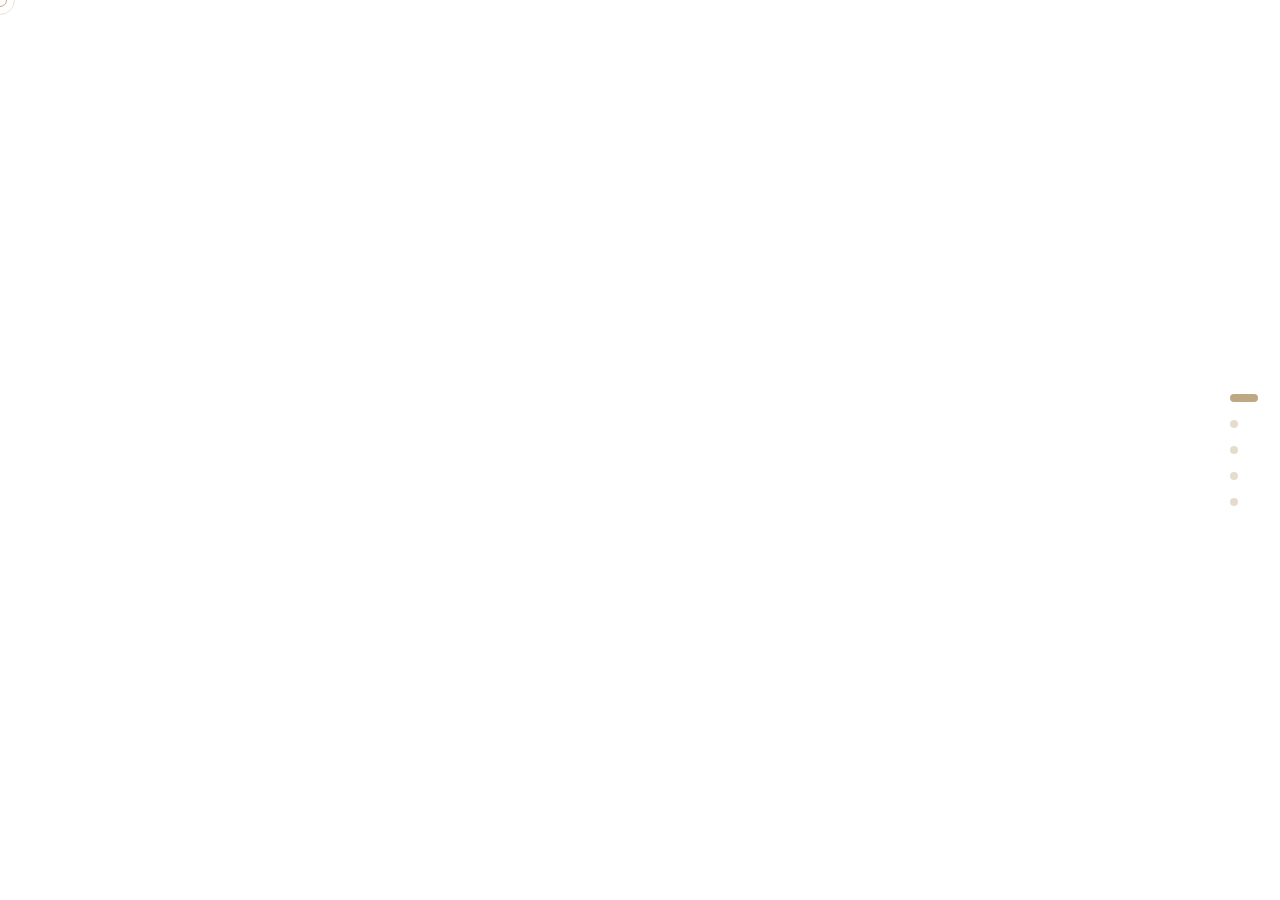
==== commit 894bc90f: "v3 redesign — overlay (zachovává React app + reservation systém) Tento PR NEMÉNÍ existujicí React ap" ====
--- a/index.html
+++ b/index.html
@@ -1,1762 +1,115 @@
-<!DOCTYPE html>
-<html lang="en" data-theme="dark">
-<head>
-<meta charset="UTF-8" />
-<meta name="viewport" content="width=device-width, initial-scale=1.0" />
-<title>108 Palms Beach Resort | Trincomalee, Sri Lanka</title>
-<meta name="description" content="A quieter east-coast resort in Sampalthivu near Trincomalee — private beach access, a new pool, breakfast-inclusive stays and direct enquiry rates." />
-<meta name="theme-color" content="#0a1822" />
-<link rel="icon" type="image/png" href="./assets/logos/favicon-256.png" />
+<!doctype html>
+<html lang="en">
+  <head>
+    <meta charset="UTF-8" />
+    <meta name="viewport" content="width=device-width, initial-scale=1.0" />
+    <title>108 Palms Beach Resort | Trincomalee, Sri Lanka</title>
+    <meta
+      name="description"
+      content="108 Palms Beach Resort — a quieter beachfront stay in Sampalthivu near Trincomalee, Sri Lanka. Private beach access, a new outdoor pool, breakfast included and direct enquiry rates."
+    />
+    <link rel="icon" type="image/png" href="/stivance-deploy/branding/favicon.png" />
+    <link rel="apple-touch-icon" href="/stivance-deploy/branding/favicon.png" />
 
-<link rel="preload" as="image" href="./gallery/01-beach-loungers.jpg" fetchpriority="high" />
-<link rel="preconnect" href="https://fonts.googleapis.com" />
-<link rel="preconnect" href="https://fonts.gstatic.com" crossorigin />
-<!-- Fonts per official brand manual: Cormorant Garamond (display) + Manrope (body/UI) -->
-<link href="https://fonts.googleapis.com/css2?family=Cormorant+Garamond:wght@400;500;600;700&family=Manrope:wght@300;400;500;600;700&display=swap" rel="stylesheet" />
+    <!-- Open Graph -->
+    <meta property="og:type" content="website" />
+    <meta property="og:site_name" content="108 Palms Beach Resort" />
+    <meta property="og:url" content="https://108palmsbeachresort.com/" />
+    <meta property="og:title" content="108 Palms Beach Resort | Trincomalee, Sri Lanka" />
+    <meta
+      property="og:description"
+      content="A quieter east-coast resort in Sampalthivu near Trincomalee — private beach access, a new pool, breakfast-inclusive stays and direct enquiry rates."
+    />
+    <meta property="og:image" content="/stivance-deploy/branding/og-image.jpg" />
+    <meta property="og:image:width" content="1200" />
+    <meta property="og:image:height" content="628" />
+    <meta property="og:locale" content="en_US" />
+    <meta property="og:locale:alternate" content="cs_CZ" />
 
-<style>
-/* =====================================================================
-   v3: 1:1 vizuální kopie originálu stivance-resort-web.vercel.app
-   + 6 přenesených změn (cursor, section indicator, accommodation, FAQ, footer, hover efekt na rezervaci)
-   ===================================================================== */
-:root {
-  /* OFICIÁLNÍ BRAND PALETA (per brand manuál v1.0/2026) */
-  --palm-green:    #1C4147;  /* PRIMÁRNÍ · HLAVNÍ */
-  --sand-gold:     #BEA883;  /* PRIMÁRNÍ · AKCENT */
-  --coral-cream:   #FBF4EA;  /* PRIMÁRNÍ · POZADÍ */
-  --deep-reef:     #0F2A2E;  /* DOPLŇKOVÉ · TMAVÉ PLOCHY */
-  --bronze-palm:   #8E7A55;  /* DOPLŇKOVÉ · TMAVÁ ZLATÁ */
-  --dune-sand:     #E8D9BC;  /* DOPLŇKOVÉ · TEPLÁ VÝPLŇ */
-  --linen:         #F4E9D5;  /* DOPLŇKOVÉ · POZADÍ SEKCÍ */
-  --sea-mist:      #6B9CA3;  /* DOPLŇKOVÉ · POUZE AKCENT */
-  --ink:           #141414;  /* DOPLŇKOVÉ · TĚLO TEXTU */
+    <!-- Twitter Cards -->
+    <meta name="twitter:card" content="summary_large_image" />
+    <meta name="twitter:title" content="108 Palms Beach Resort | Trincomalee, Sri Lanka" />
+    <meta
+      name="twitter:description"
+      content="A quieter east-coast resort in Sampalthivu near Trincomalee — private beach access, a new pool, breakfast-inclusive stays."
+    />
+    <meta name="twitter:image" content="/stivance-deploy/branding/og-image.jpg" />
 
-  /* SEMANTIC TOKENS — DARK THEME default */
-  --bg: var(--deep-reef);
-  --bg-elev: var(--palm-green);
-  --bg-card: #133035;
-  --text: var(--coral-cream);
-  --text-muted: rgba(251,244,234,.65);
-  --text-dim: rgba(251,244,234,.4);
-  --accent: var(--sand-gold);
-  --accent-soft: var(--bronze-palm);
-  --accent-deep: var(--palm-green);
-  --cream: var(--coral-cream);
-  --border: rgba(251,244,234,.08);
-  --border-strong: rgba(251,244,234,.18);
+    <meta name="theme-color" content="#110f11" />
 
-  /* TYPOGRAFIE per brand manual */
-  --serif: "Cormorant Garamond", "Playfair Display", "Times New Roman", serif;
-  --sans:  "Manrope", system-ui, -apple-system, "Helvetica", sans-serif;
+    <!-- Google Analytics 4 -->
+    <script async src="https://www.googletagmanager.com/gtag/js?id=G-BM1BN28GYH"></script>
+    <script>
+      window.dataLayer = window.dataLayer || [];
+      function gtag(){dataLayer.push(arguments);}
+      gtag('js', new Date());
+      gtag('config', 'G-BM1BN28GYH', { anonymize_ip: true });
+    </script>
 
-  --easing: cubic-bezier(.2,.7,.2,1);
-  --radius: 22px;
-  --radius-lg: 34px;
-  --pad-x: clamp(16px, 4vw, 48px);
-}
+    <!-- Vercel Web Analytics -->
+    <script>
+      window.va = window.va || function () { (window.vaq = window.vaq || []).push(arguments); };
+    </script>
+    <script defer src="/_vercel/insights/script.js"></script>
 
-/* LIGHT THEME — Coral Cream pozadí + Palm Green text (per brand manuál: krémová 60%, zelená 25%, zlatá 12%) */
-html[data-theme="light"] {
-  --bg: var(--coral-cream);
-  --bg-elev: var(--linen);
-  --bg-card: var(--dune-sand);
-  --text: var(--palm-green);
-  --text-muted: rgba(28,65,71,.7);
-  --text-dim: rgba(28,65,71,.45);
-  --accent: var(--bronze-palm);
-  --accent-soft: var(--sand-gold);
-  --accent-deep: var(--palm-green);
-  --cream: var(--palm-green);
-  --border: rgba(28,65,71,.10);
-  --border-strong: rgba(28,65,71,.20);
-}
-html[data-theme="light"] body { background: var(--coral-cream); color: var(--palm-green); }
-html[data-theme="light"] .cta { background: var(--palm-green); color: var(--coral-cream); }
-html[data-theme="light"] .nav-shell { background: rgba(251,244,234,.78); }
-html[data-theme="light"] .hero-tint { background: linear-gradient(180deg, rgba(251,244,234,.3) 0%, rgba(251,244,234,.55) 50%, rgba(251,244,234,.85) 100%); }
-html[data-theme="light"] .hero-h1 { color: var(--palm-green); text-shadow: none; }
-html[data-theme="light"] .hero-eyebrow { color: rgba(28,65,71,.7); }
-html[data-theme="light"] .stat-card, html[data-theme="light"] .notice-card {
-  background: rgba(251,244,234,.7);
-  border: 1px solid var(--border-strong);
-}
-html[data-theme="light"] .stat-card .num,
-html[data-theme="light"] .notice-card li { color: var(--palm-green); }
-html[data-theme="light"] .particle {
-  background: var(--bronze-palm);
-  box-shadow: 0 0 8px rgba(142,122,85,.7);
-}
-html[data-theme="light"] .scroll-progress {
-  background: linear-gradient(90deg, var(--sand-gold), var(--bronze-palm), var(--palm-green));
-}
+    <link rel="preconnect" href="https://fonts.googleapis.com" />
+    <link rel="preconnect" href="https://fonts.gstatic.com" crossorigin />
+    <link
+      href="https://fonts.googleapis.com/css2?family=Literata:opsz,wght@7..72,400;7..72,500;7..72,600;7..72,700&family=Source+Sans+3:wght@400;500;600;700;800&display=swap"
+      rel="stylesheet"
+    />
 
-* { box-sizing: border-box; }
-html { scroll-behavior: smooth; }
-body {
-  margin: 0;
-  font-family: var(--sans);
-  background: var(--bg);
-  color: var(--text);
-  -webkit-font-smoothing: antialiased;
-  text-rendering: optimizeLegibility;
-  overflow-x: hidden;
-  cursor: none;
-}
-@media (max-width: 900px) { body { cursor: auto; } }
-@media (prefers-reduced-motion: reduce) {
-  *, *::before, *::after { animation-duration: 0.001ms !important; transition-duration: 0.001ms !important; }
-}
+    <!-- Schema.org LodgingBusiness -->
+    <script type="application/ld+json">
+      {
+        "@context": "https://schema.org",
+        "@type": "LodgingBusiness",
+        "name": "108 Palms Beach Resort",
+        "description": "Boutique east-coast resort in Sampalthivu near Trincomalee with private beach access, a new outdoor pool and breakfast-inclusive stays.",
+        "url": "https://108palmsbeachresort.com/",
+        "image": "https://108palmsbeachresort.com/branding/og-image.jpg",
+        "logo": "https://108palmsbeachresort.com/branding/logo-transparent.png",
+        "address": {
+          "@type": "PostalAddress",
+          "streetAddress": "Ward No.1/25, Salli, Sampalthivu",
+          "addressLocality": "Trincomalee",
+          "addressCountry": "LK"
+        },
+        "geo": {
+          "@type": "GeoCoordinates",
+          "latitude": 8.634589,
+          "longitude": 81.223683
+        },
+        "email": "srilankaresortyt@gmail.com",
+        "amenityFeature": [
+          { "@type": "LocationFeatureSpecification", "name": "Private beach access", "value": true },
+          { "@type": "LocationFeatureSpecification", "name": "Outdoor pool", "value": true },
+          { "@type": "LocationFeatureSpecification", "name": "Breakfast included", "value": true },
+          { "@type": "LocationFeatureSpecification", "name": "Free Wi-Fi", "value": true },
+          { "@type": "LocationFeatureSpecification", "name": "Air conditioning", "value": true },
+          { "@type": "LocationFeatureSpecification", "name": "Pets allowed", "value": false }
+        ],
+        "numberOfRooms": 12,
+        "starRating": { "@type": "Rating", "ratingValue": "3" },
+        "aggregateRating": {
+          "@type": "AggregateRating",
+          "ratingValue": "8.9",
+          "bestRating": "10",
+          "worstRating": "1",
+          "ratingCount": 280
+        },
+        "priceRange": "$$"
+      }
+    </script>
+    <script type="module" crossorigin src="/stivance-deploy/assets/index-BgPQXrR0.js"></script>
+    <link rel="stylesheet" crossorigin href="/stivance-deploy/assets/index-DrQOaPfW.css">
+  
+  <!-- 108 Palms redesign overlay -->
+  <link rel="stylesheet" href="./assets/redesign.css" />
+</head>
 
-img { max-width: 100%; display: block; }
-button { font: inherit; cursor: none; }
-@media (max-width: 900px) { button, a { cursor: pointer; } }
-a { color: inherit; }
-:focus-visible { outline: 2px solid var(--accent); outline-offset: 3px; border-radius: 4px; }
-
-/* Brand typografie — škála per manuál */
-h1, h2, h3, h4 { font-family: var(--serif); font-weight: 500; letter-spacing: -.02em; margin: 0; }
-h1 { font-size: clamp(56px, 9vw, 96px);  line-height: 0.92; }   /* DISPLAY 96/0.92 */
-h2 { font-size: clamp(28px, 4.5vw, 56px); line-height: 1.05; }  /* H1 56/1.05 */
-h3 { font-size: clamp(22px, 2.8vw, 36px); line-height: 1.15; }  /* H2 36/1.15 */
-h4 { font-size: 18px; line-height: 1.25; font-weight: 600; }
-p, li, td { font-size: 15px; line-height: 1.6; }                /* BODY 15/1.6 */
-.lead { font-size: 18px; line-height: 1.55; }                   /* LEAD 18/1.55 */
-.eyebrow {
-  font-family: var(--sans);
-  font-size: 12px;
-  letter-spacing: 0.22em;                                       /* EYEBROW 12/0.22em */
-  text-transform: uppercase;
-  color: var(--text-muted);
-  font-weight: 600;
-}
-
-/* =====================================================================
-   ORIGINÁLNÍ HERO BACKGROUND CHECKER PATTERN (placeholder grid)
-   ===================================================================== */
-.hero-checker {
-  position: absolute; inset: 0; z-index: -2;
-  background:
-    radial-gradient(ellipse 200px 200px at 8% 14%, rgba(255,255,255,.04), transparent 60%),
-    radial-gradient(ellipse 200px 200px at 24% 14%, rgba(255,255,255,.03), transparent 60%),
-    radial-gradient(ellipse 200px 200px at 40% 14%, rgba(255,255,255,.04), transparent 60%),
-    radial-gradient(ellipse 200px 200px at 56% 14%, rgba(255,255,255,.03), transparent 60%),
-    radial-gradient(ellipse 200px 200px at 72% 14%, rgba(255,255,255,.04), transparent 60%),
-    radial-gradient(ellipse 200px 200px at 88% 14%, rgba(255,255,255,.03), transparent 60%),
-    radial-gradient(ellipse 200px 200px at 16% 38%, rgba(255,255,255,.03), transparent 60%),
-    radial-gradient(ellipse 200px 200px at 48% 38%, rgba(255,255,255,.04), transparent 60%),
-    radial-gradient(ellipse 200px 200px at 80% 38%, rgba(255,255,255,.03), transparent 60%),
-    var(--bg);
-  background-size: auto;
-}
-
-/* =====================================================================
-   --- 6 přenesených změn ---
-   ===================================================================== */
-
-/* (A) CUSTOM CURSOR — bez "Reserve" badge, jen enlarging dot + trail */
-.cursor {
-  position: fixed; top: 0; left: 0;
-  width: 12px; height: 12px;
-  border: 1.5px solid var(--accent);
-  border-radius: 999px;
-  transform: translate(-50%, -50%);
-  pointer-events: none;
-  z-index: 10000;
-  transition: width .25s var(--easing), height .25s var(--easing), background .2s, border-color .2s;
-  mix-blend-mode: difference;
-}
-.cursor-trail {
-  position: fixed; top: 0; left: 0;
-  width: 28px; height: 28px;
-  border: 1px solid var(--accent);
-  border-radius: 999px;
-  transform: translate(-50%, -50%);
-  pointer-events: none;
-  z-index: 9998;
-  opacity: .35;
-  mix-blend-mode: difference;
-  transition: width .4s var(--easing), height .4s var(--easing);
-}
-.cursor.is-hover { width: 40px; height: 40px; background: rgba(201,163,107,.22); }
-@media (max-width: 900px) { .cursor, .cursor-trail { display: none; } }
-
-/* (B) STICKY VERTICAL SECTION INDICATOR (pravá strana) */
-.section-indicator {
-  position: fixed;
-  right: 22px; top: 50%;
-  transform: translateY(-50%);
-  z-index: 70;
-  display: flex; flex-direction: column; gap: 18px;
-  pointer-events: none;
-}
-.section-indicator a {
-  pointer-events: auto;
-  width: 8px; height: 8px;
-  border-radius: 50%;
-  background: var(--text-dim);
-  opacity: .35;
-  transition: all .3s var(--easing);
-  position: relative;
-  text-decoration: none;
-}
-.section-indicator a::after {
-  content: attr(data-label);
-  position: absolute;
-  right: 18px; top: 50%;
-  transform: translateY(-50%);
-  font-size: 10px;
-  letter-spacing: .15em;
-  text-transform: uppercase;
-  color: var(--text);
-  background: var(--bg-card);
-  padding: 4px 10px;
-  border-radius: 999px;
-  border: 1px solid var(--border-strong);
-  white-space: nowrap;
-  opacity: 0;
-  pointer-events: none;
-  transition: opacity .25s, transform .25s;
-}
-.section-indicator a:hover::after { opacity: 1; transform: translateY(-50%) translateX(-4px); }
-.section-indicator a.active {
-  width: 28px;
-  border-radius: 4px;
-  background: var(--accent);
-  opacity: 1;
-}
-@media (max-width: 1100px) { .section-indicator { display: none; } }
-
-/* (C) HOVER EFEKT na "Open reservation page" — magnetic + shine + glow */
-.cta { position: relative; overflow: hidden; }
-.cta::after {
-  content: '';
-  position: absolute;
-  top: 0; left: -120%;
-  width: 70%; height: 100%;
-  background: linear-gradient(120deg, transparent, rgba(255,255,255,.55), transparent);
-  transform: skewX(-22deg);
-  transition: left .9s var(--easing);
-  pointer-events: none;
-}
-.cta:hover::after { left: 130%; }
-.magnetic { transition: transform .25s var(--easing); will-change: transform; }
-.cta.glow { animation: glowPulse 3.6s ease-in-out infinite; }
-@keyframes glowPulse {
-  0%, 100% { box-shadow: 0 0 0 0 rgba(201,163,107,.0), 0 4px 14px rgba(201,163,107,.25); }
-  50%      { box-shadow: 0 0 0 12px rgba(201,163,107,.0), 0 8px 24px rgba(201,163,107,.5); }
-}
-
-/* (D) ACCOMMODATION 1:1 z mého v2 (BEZ floor plans) */
-.compare-wrap {
-  background: var(--bg-card);
-  border: 1px solid var(--border);
-  border-radius: var(--radius);
-  padding: 26px;
-  overflow-x: auto;
-  margin-bottom: 28px;
-}
-.compare {
-  width: 100%;
-  border-collapse: collapse;
-  min-width: 640px;
-  font-size: 14px;
-}
-.compare th, .compare td {
-  padding: 14px 12px;
-  text-align: left;
-  border-bottom: 1px solid var(--border);
-}
-.compare th { color: var(--text-muted); font-weight: 500; font-size: 12px; letter-spacing: .12em; text-transform: uppercase; }
-.compare td { color: var(--text); }
-.compare td.col-name { font-family: var(--serif); font-size: 16px; }
-.compare td.col-price { color: var(--accent); font-weight: 600; }
-.compare tr:last-child td { border-bottom: 0; }
-
-.villas-grid {
-  display: grid;
-  grid-template-columns: repeat(3, 1fr);
-  gap: 18px;
-}
-@media (max-width: 1000px) { .villas-grid { grid-template-columns: 1fr; } }
-.villa-card {
-  background: var(--bg-card);
-  border: 1px solid var(--border);
-  border-radius: var(--radius);
-  overflow: hidden;
-  display: flex; flex-direction: column;
-  transition: transform .3s var(--easing), box-shadow .3s;
-  transform-style: preserve-3d;
-  position: relative;
-  will-change: transform;
-}
-.villa-card:hover { box-shadow: 0 6px 30px rgba(0,0,0,.4); }
-.villa-card::after {
-  content: '';
-  position: absolute;
-  inset: 0;
-  border-radius: var(--radius);
-  padding: 1px;
-  background: linear-gradient(135deg, transparent, rgba(201,163,107,.4), transparent);
-  -webkit-mask: linear-gradient(#000 0 0) content-box, linear-gradient(#000 0 0);
-  -webkit-mask-composite: xor; mask-composite: exclude;
-  opacity: 0;
-  transition: opacity .4s;
-  pointer-events: none;
-}
-.villa-card:hover::after { opacity: 1; }
-.villa-card .photo {
-  aspect-ratio: 4/3;
-  overflow: hidden;
-  position: relative;
-}
-.villa-card .photo img {
-  width: 100%; height: 100%; object-fit: cover;
-  transition: transform .8s var(--easing), clip-path 1.2s var(--easing);
-}
-.villa-card .photo .reveal-img { clip-path: inset(0 100% 0 0); }
-.villa-card .photo .reveal-img.is-visible { clip-path: inset(0 0 0 0); }
-.villa-card:hover .photo img { transform: scale(1.06); }
-.villa-card .body { padding: 26px; flex: 1; display: flex; flex-direction: column; gap: 14px; }
-.villa-card .badge {
-  display: inline-block;
-  font-size: 11px;
-  letter-spacing: .14em;
-  text-transform: uppercase;
-  color: var(--accent);
-  font-weight: 600;
-}
-.villa-card .desc { color: var(--text-muted); font-size: 14px; line-height: 1.55; }
-.villa-card .price { color: var(--accent); font-weight: 600; font-size: 14px; }
-.villa-card .standout {
-  display: flex; flex-wrap: wrap; gap: 6px;
-}
-.villa-card .standout span {
-  background: var(--bg);
-  border: 1px solid var(--border);
-  font-size: 11px;
-  padding: 4px 10px;
-  border-radius: 999px;
-  letter-spacing: .08em;
-  text-transform: uppercase;
-  color: var(--text-muted);
-}
-
-/* (E) FAQ z mého v2: kategorie chips + expandable items */
-.faq-grid {
-  display: grid;
-  grid-template-columns: 380px 1fr;
-  gap: 60px;
-  align-items: start;
-}
-@media (max-width: 900px) { .faq-grid { grid-template-columns: 1fr; gap: 30px; } }
-.faq-cats {
-  display: flex; flex-wrap: wrap; gap: 8px; margin-top: 22px;
-}
-.faq-cats button {
-  background: transparent;
-  border: 1px solid var(--border-strong);
-  color: var(--text-muted);
-  padding: 6px 14px;
-  border-radius: 999px;
-  font-size: 11px;
-  letter-spacing: .12em;
-  text-transform: uppercase;
-  font-weight: 600;
-}
-.faq-cats button.active { background: var(--accent); color: #0a1822; border-color: var(--accent); }
-.faq-list { display: flex; flex-direction: column; }
-.faq-item {
-  border-bottom: 1px solid var(--border);
-  padding: 18px 0;
-}
-.faq-item summary {
-  font-family: var(--serif);
-  font-size: 19px;
-  list-style: none;
-  cursor: none;
-  display: flex;
-  justify-content: space-between;
-  align-items: center;
-  color: var(--text);
-}
-@media (max-width: 900px) { .faq-item summary { cursor: pointer; } }
-.faq-item summary::after {
-  content: '+';
-  color: var(--accent);
-  font-size: 22px;
-  transition: transform .3s;
-}
-.faq-item[open] summary::after { transform: rotate(45deg); }
-.faq-item summary::-webkit-details-marker { display: none; }
-.faq-item p { color: var(--text-muted); font-size: 15px; line-height: 1.6; margin: 12px 0 0; }
-
-/* (F) FOOTER z mého v2 s palm sway */
-footer {
-  padding: 80px var(--pad-x) 40px;
-  position: relative;
-  overflow: hidden;
-}
-.foot-grid {
-  max-width: 1320px;
-  margin-inline: auto;
-  display: grid;
-  grid-template-columns: 1.2fr 1fr 1fr 1fr;
-  gap: 40px;
-  border-top: 1px solid var(--border);
-  padding-top: 40px;
-}
-@media (max-width: 900px) { .foot-grid { grid-template-columns: 1fr 1fr; gap: 30px; } }
-.foot-grid h4 { font-size: 14px; letter-spacing: .14em; text-transform: uppercase; color: var(--text-muted); font-weight: 600; font-family: var(--sans); margin-bottom: 14px; }
-.foot-grid a { display: block; font-size: 14px; color: var(--text-muted); text-decoration: none; padding: 4px 0; transition: color .2s; }
-.foot-grid a:hover { color: var(--accent); }
-.foot-bottom {
-  max-width: 1320px;
-  margin: 30px auto 0;
-  padding-top: 24px;
-  border-top: 1px solid var(--border);
-  font-size: 12px;
-  color: var(--text-dim);
-  display: flex;
-  justify-content: space-between;
-  flex-wrap: wrap;
-  gap: 16px;
-}
-.palm-deco {
-  position: absolute;
-  bottom: 0;
-  width: 110px;
-  height: 200px;
-  pointer-events: none;
-  opacity: .25;
-  transform-origin: bottom center;
-  animation: sway 7s ease-in-out infinite;
-}
-.palm-deco:nth-of-type(1) { left: 4%; animation-delay: 0s; }
-.palm-deco:nth-of-type(2) { right: 4%; animation-delay: -3s; transform: scaleX(-1); }
-@keyframes sway {
-  0%, 100% { transform: rotate(-2deg) translateY(0); }
-  50%      { transform: rotate(2deg) translateY(-3px); }
-}
-
-/* =====================================================================
-   v3 + 10 NOVÝCH EFEKTŮ (přechody jako top weby)
-   ===================================================================== */
-
-/* (1) SCROLL PROGRESS BAR (top) */
-.scroll-progress {
-  position: fixed;
-  top: 0; left: 0;
-  height: 2px;
-  width: 0%;
-  background: linear-gradient(90deg, var(--accent), #d4b87a, var(--accent-deep));
-  z-index: 999;
-  transition: width .15s ease-out;
-  box-shadow: 0 0 12px rgba(194,165,114,.6);
-}
-
-/* (2) AMBIENT GOLD PARTICLES — drift across background */
-.particles {
-  position: fixed;
-  inset: 0;
-  pointer-events: none;
-  z-index: 1;
-  overflow: hidden;
-}
-.particle {
-  position: absolute;
-  width: 3px; height: 3px;
-  background: var(--accent);
-  border-radius: 50%;
-  opacity: 0;
-  filter: blur(.5px);
-  box-shadow: 0 0 8px rgba(194,165,114,.6);
-  animation: particleFloat linear infinite;
-}
-@keyframes particleFloat {
-  0%   { transform: translate3d(0, 110vh, 0); opacity: 0; }
-  10%  { opacity: .8; }
-  90%  { opacity: .4; }
-  100% { transform: translate3d(20vw, -10vh, 0); opacity: 0; }
-}
-
-/* (3) CINEMATIC HERO ZOOM-OUT (na load) — funguje na video i fallback img */
-.hero-bg video, .hero-bg img {
-  transform: scale(1.28);
-  animation: cineZoom 6s var(--easing) forwards;
-  will-change: transform;
-}
-.hero-bg video {
-  position: absolute; inset: 0;
-  width: 100%; height: 110%;
-  object-fit: cover;
-  object-position: center 40%;
-}
-@keyframes cineZoom {
-  0%   { transform: scale(1.28); }
-  100% { transform: scale(1.0); }
-}
-
-/* (4) SECTION WIPE TRANSITION (clip-path) — bonus na hero overlay */
-.wipe-up { clip-path: inset(100% 0 0 0); transition: clip-path 1.4s var(--easing); will-change: clip-path; }
-.wipe-up.is-visible { clip-path: inset(0 0 0 0); }
-.wipe-left { clip-path: inset(0 100% 0 0); transition: clip-path 1.4s var(--easing); will-change: clip-path; }
-.wipe-left.is-visible { clip-path: inset(0 0 0 0); }
-
-/* (5) GRADIENT TEXT SHIMMER on H2 (auto-loop) */
-.shimmer {
-  background: linear-gradient(110deg, var(--text) 0%, var(--text) 35%, var(--accent) 50%, var(--text) 65%, var(--text) 100%);
-  background-size: 250% 100%;
-  -webkit-background-clip: text;
-  background-clip: text;
-  color: transparent;
-  -webkit-text-fill-color: transparent;
-  animation: shimmerSweep 4.5s ease-in-out infinite;
-  background-position: 100% 50%;
-}
-@keyframes shimmerSweep {
-  0%, 100% { background-position: 100% 50%; }
-  50%      { background-position: 0%   50%; }
-}
-
-/* SHIMMER ON HOVER — pro VŠECHNY texty na webu */
-h1, h2, h3, h4, p, li, summary, .eyebrow, a, .nav-links a, .badge, .meta, .price, td, th {
-  background-image: linear-gradient(110deg, currentColor 0%, currentColor 35%, var(--accent) 50%, currentColor 65%, currentColor 100%);
-  background-size: 250% 100%;
-  background-position: 100% 50%;
-  -webkit-background-clip: text;
-  background-clip: text;
-  transition: background-position .9s var(--easing), -webkit-text-fill-color .3s, color .3s;
-}
-h1:hover, h2:hover, h3:hover, h4:hover, p:hover, li:hover, summary:hover, .eyebrow:hover, .nav-links a:hover, .badge:hover, .meta:hover, .price:hover, td:hover, th:hover {
-  -webkit-text-fill-color: transparent;
-  color: transparent;
-  background-position: 0% 50%;
-}
-/* Don't apply to text inside buttons/CTAs — they have their own treatment */
-.cta, .cta * { background: none; -webkit-text-fill-color: initial; color: inherit; }
-.lang-toggle button, .theme-toggle, .gal-arrow, .gal-arrow svg { background-image: none; -webkit-text-fill-color: initial; color: inherit; }
-.lang-toggle button.active { background: var(--accent); color: #0a1822; }
-
-/* (Compass — odebrán per feedback) */
-
-/* (7) PERSONALIZED GREETING badge under H1 */
-.greeting {
-  display: inline-flex;
-  align-items: center;
-  gap: 10px;
-  margin-top: 14px;
-  padding: 8px 16px;
-  background: rgba(194,165,114,.10);
-  border: 1px solid rgba(194,165,114,.25);
-  border-radius: 999px;
-  font-size: 12px;
-  letter-spacing: .04em;
-  color: var(--text-muted);
-  backdrop-filter: blur(8px);
-}
-.greeting .pulse {
-  width: 6px; height: 6px;
-  background: var(--accent);
-  border-radius: 50%;
-  animation: greetingPulse 2.4s ease-in-out infinite;
-}
-@keyframes greetingPulse {
-  0%, 100% { opacity: .4; transform: scale(.8); }
-  50%      { opacity: 1;  transform: scale(1.15); }
-}
-.greeting strong { color: var(--text); font-weight: 600; }
-
-/* (8) MINI BOOKING CALENDAR PREVIEW (in hero/notice card) */
-.mini-cal {
-  margin-top: 14px;
-  background: rgba(10,24,34,.5);
-  border: 1px solid var(--border);
-  border-radius: 14px;
-  padding: 12px 14px;
-}
-.mini-cal-head {
-  display: flex; justify-content: space-between; align-items: center;
-  font-size: 11px; letter-spacing: .12em; text-transform: uppercase;
-  color: var(--text-muted); margin-bottom: 8px;
-}
-.mini-cal-head strong { color: var(--accent); font-weight: 600; }
-.mini-cal-grid {
-  display: grid;
-  grid-template-columns: repeat(14, 1fr);
-  gap: 3px;
-}
-.mini-cal-day {
-  aspect-ratio: 1;
-  border-radius: 4px;
-  background: rgba(34,197,94,.18);
-  border: 1px solid rgba(34,197,94,.3);
-  font-size: 9px;
-  display: grid; place-items: center;
-  color: var(--text-muted);
-  cursor: none;
-  transition: transform .15s, background .15s;
-}
-.mini-cal-day.busy   { background: rgba(120,120,120,.22); border-color: rgba(120,120,120,.3); color: var(--text-dim); }
-.mini-cal-day.last   { background: rgba(194,165,114,.25); border-color: var(--accent); color: var(--accent); font-weight: 600; }
-.mini-cal-day:hover  { transform: scale(1.18); background: var(--accent); color: #0a1822; border-color: var(--accent); }
-.mini-cal-legend {
-  margin-top: 6px;
-  display: flex; gap: 12px; font-size: 10px; color: var(--text-dim);
-}
-.mini-cal-legend span::before {
-  content: ''; display: inline-block;
-  width: 8px; height: 8px; border-radius: 2px;
-  margin-right: 4px; vertical-align: middle;
-}
-.mini-cal-legend .free::before { background: rgba(34,197,94,.5); }
-.mini-cal-legend .last::before { background: var(--accent); }
-.mini-cal-legend .busy::before { background: rgba(120,120,120,.5); }
-
-/* (9) MOSAIC GALLERY (varying aspect ratios) */
-.mosaic-grid {
-  display: grid;
-  grid-template-columns: repeat(6, 1fr);
-  grid-auto-rows: 120px;
-  gap: 10px;
-}
-.mosaic-grid > .gal-tile {
-  aspect-ratio: auto;
-  border-radius: 18px;
-}
-.mosaic-grid > .gal-tile:nth-child(1)  { grid-column: span 3; grid-row: span 2; }
-.mosaic-grid > .gal-tile:nth-child(2)  { grid-column: span 3; grid-row: span 1; }
-.mosaic-grid > .gal-tile:nth-child(3)  { grid-column: span 2; grid-row: span 1; }
-.mosaic-grid > .gal-tile:nth-child(4)  { grid-column: span 1; grid-row: span 1; }
-.mosaic-grid > .gal-tile:nth-child(5)  { grid-column: span 2; grid-row: span 2; }
-.mosaic-grid > .gal-tile:nth-child(6)  { grid-column: span 2; grid-row: span 1; }
-.mosaic-grid > .gal-tile:nth-child(7)  { grid-column: span 2; grid-row: span 1; }
-.mosaic-grid > .gal-tile:nth-child(8)  { grid-column: span 4; grid-row: span 2; }
-.mosaic-grid > .gal-tile:nth-child(9)  { grid-column: span 2; grid-row: span 1; }
-@media (max-width: 900px) {
-  .mosaic-grid { grid-template-columns: repeat(2, 1fr); grid-auto-rows: 160px; }
-  .mosaic-grid > .gal-tile { grid-column: span 1 !important; grid-row: span 1 !important; }
-  .mosaic-grid > .gal-tile:nth-child(1) { grid-column: span 2 !important; grid-row: span 2 !important; }
-}
-
-/* (Magnetic gallery cursor — odebráno per feedback) */
-
-/* SOFT SECTION TRANSITIONS — fade-in stagger pro každou sekci */
-section { opacity: 1; }
-.section-rise > * {
-  opacity: 0;
-  transform: translateY(36px);
-  transition: opacity .9s var(--easing), transform .9s var(--easing);
-}
-.section-rise.is-visible > * {
-  opacity: 1; transform: none;
-}
-.section-rise > *:nth-child(1) { transition-delay: 0ms; }
-.section-rise > *:nth-child(2) { transition-delay: 120ms; }
-.section-rise > *:nth-child(3) { transition-delay: 240ms; }
-.section-rise > *:nth-child(4) { transition-delay: 360ms; }
-
-/* WORD STAGGER on H1 */
-.word-stagger .w {
-  display: inline-block;
-  opacity: 0;
-  transform: translateY(40px) rotate(2deg);
-  animation: wordIn 1s var(--easing) forwards;
-}
-@keyframes wordIn {
-  to { opacity: 1; transform: none; }
-}
-
-/* SMOOTH SECTION TRANSITIONS — softer top/bottom edges */
-section + section::before {
-  content: '';
-  display: block;
-  height: 1px;
-  background: linear-gradient(90deg, transparent, var(--border-strong), transparent);
-  margin: -1px var(--pad-x) 0;
-  max-width: 1320px;
-  margin-inline: auto;
-}
-
-/* =====================================================================
-   ORIGINÁL VIZUÁL — NAV
-   ===================================================================== */
-.nav-shell {
-  position: fixed;
-  top: 16px; left: 16px; right: 16px;
-  z-index: 100;
-  display: flex;
-  align-items: center;
-  justify-content: space-between;
-  gap: 16px;
-  padding: 10px 14px 10px 18px;
-  background: rgba(10, 24, 34, .55);
-  backdrop-filter: blur(18px) saturate(1.4);
-  -webkit-backdrop-filter: blur(18px) saturate(1.4);
-  border: 1px solid var(--border-strong);
-  border-radius: 999px;
-  max-width: 1320px;
-  margin-inline: auto;
-  transition: transform .35s var(--easing), background .3s;
-}
-.nav-shell.scrolled { transform: translateY(-2px); box-shadow: 0 6px 30px rgba(0,0,0,.4); }
-.nav-logo {
-  display: inline-flex;
-  align-items: center;
-  text-decoration: none;
-}
-.nav-logo img {
-  height: 48px;
-  width: auto;
-  max-width: 210px;
-  filter: drop-shadow(0 12px 28px rgba(0,0,0,.22));
-  object-fit: contain;
-  border-radius: 0;
-}
-.nav-links {
-  display: flex;
-  gap: 28px;
-  font-size: 14px;
-  letter-spacing: .02em;
-}
-.nav-links a {
-  text-decoration: none;
-  color: var(--text-muted);
-  padding: 6px 2px;
-  position: relative;
-  transition: color .2s;
-}
-.nav-links a::after {
-  content: '';
-  position: absolute;
-  bottom: 0; left: 50%;
-  width: 0; height: 1.5px;
-  background: var(--accent);
-  transition: width .3s var(--easing), left .3s var(--easing);
-}
-.nav-links a:hover { color: var(--text); }
-.nav-links a:hover::after { width: 100%; left: 0; }
-.nav-actions { display: flex; align-items: center; gap: 8px; }
-.lang-toggle {
-  background: var(--bg-card);
-  border: 1px solid var(--border);
-  border-radius: 999px;
-  padding: 4px;
-  display: inline-flex;
-}
-.lang-toggle button {
-  background: none;
-  border: 0;
-  padding: 5px 10px;
-  border-radius: 999px;
-  color: var(--text-muted);
-  font-size: 12px;
-  font-weight: 600;
-  letter-spacing: .04em;
-}
-.lang-toggle button.active { background: var(--accent); color: #0a1822; }
-.theme-toggle {
-  background: var(--bg-card);
-  border: 1px solid var(--border);
-  color: var(--text-muted);
-  font-size: 12px;
-  letter-spacing: .14em;
-  padding: 8px 14px;
-  border-radius: 999px;
-  display: inline-flex;
-  align-items: center;
-  gap: 6px;
-}
-.theme-toggle svg { width: 14px; height: 14px; }
-.cta {
-  background: var(--cream);
-  color: #0a1822;
-  border: 0;
-  padding: 11px 20px;
-  border-radius: 999px;
-  font-weight: 600;
-  font-size: 14px;
-  letter-spacing: .02em;
-  display: inline-flex;
-  align-items: center;
-  gap: 8px;
-  text-decoration: none;
-  transition: transform .2s var(--easing), box-shadow .2s;
-}
-.cta:hover { transform: translateY(-1px); box-shadow: 0 6px 20px rgba(201,163,107,.25); }
-.cta-ghost {
-  background: transparent;
-  color: var(--text);
-  border: 1px solid var(--border-strong);
-}
-.cta-ghost:hover { background: var(--bg-card); }
-@media (max-width: 720px) { .nav-links { display: none; } }
-
-/* =====================================================================
-   HERO (originál look)
-   ===================================================================== */
-.hero {
-  position: relative;
-  min-height: 100vh;
-  padding: 120px var(--pad-x) 60px;
-  overflow: hidden;
-  isolation: isolate;
-}
-.hero-bg {
-  position: absolute; inset: 0; z-index: -2;
-  overflow: hidden;
-}
-.hero-bg img {
-  position: absolute; inset: 0;
-  width: 100%; height: 110%;
-  object-fit: cover;
-  object-position: center 40%;
-}
-.hero-tint {
-  position: absolute; inset: 0; z-index: -1;
-  background: linear-gradient(180deg, rgba(10,24,34,.30) 0%, rgba(10,24,34,.65) 50%, rgba(10,24,34,.92) 100%);
-}
-.hero-content {
-  position: relative;
-  display: grid;
-  grid-template-columns: minmax(0, 1.15fr) minmax(280px, 420px);
-  gap: 60px;
-  align-items: end;
-  min-height: calc(100vh - 180px);
-  max-width: 1320px;
-  margin-inline: auto;
-}
-@media (max-width: 1000px) { .hero-content { grid-template-columns: 1fr; } }
-
-.hero-eyebrow {
-  font-size: 12px;
-  letter-spacing: .25em;
-  text-transform: uppercase;
-  color: rgba(240,229,214,.7);
-  margin-bottom: 24px;
-}
-.hero-eyebrow .dot { color: var(--accent); margin: 0 8px; }
-.hero-h1 {
-  color: #fff;
-  text-shadow: 0 4px 30px rgba(0,0,0,.35);
-}
-.hero-actions {
-  margin-top: 28px;
-  display: flex;
-  gap: 12px;
-  flex-wrap: wrap;
-}
-
-.hero-stats {
-  margin-top: 36px;
-  display: grid;
-  grid-template-columns: repeat(3, 1fr);
-  gap: 14px;
-}
-.stat-card {
-  background: rgba(10,24,34,.5);
-  backdrop-filter: blur(10px);
-  border: 1px solid rgba(240,229,214,.10);
-  border-radius: var(--radius);
-  padding: 22px;
-}
-.stat-card .icon { color: var(--accent); margin-bottom: 12px; display: inline-block; }
-.stat-card .icon svg { width: 22px; height: 22px; }
-.stat-card .num { font-family: var(--serif); font-size: 36px; line-height: 1; color: #fff; }
-.stat-card .lbl { font-size: 12px; color: rgba(240,229,214,.65); margin-top: 6px; }
-
-.notice-card {
-  background: rgba(10,24,34,.65);
-  backdrop-filter: blur(18px);
-  border: 1px solid rgba(240,229,214,.15);
-  border-radius: var(--radius);
-  padding: 28px;
-}
-.notice-card h3 { font-size: 18px; color: #fff; margin-bottom: 4px; display: none; }
-.notice-card .eyebrow { color: var(--text-muted); margin-bottom: 18px; }
-.notice-card ul { list-style: none; padding: 0; margin: 0; display: flex; flex-direction: column; gap: 14px; }
-.notice-card li { display: flex; gap: 10px; font-size: 14px; line-height: 1.5; color: var(--text); }
-.notice-card li::before { content: '✓'; color: var(--accent); font-weight: 600; flex: 0 0 14px; }
-.notice-card .reservation-cta {
-  margin-top: 22px;
-  padding-top: 22px;
-  border-top: 1px solid var(--border);
-}
-
-/* =====================================================================
-   SECTIONS
-   ===================================================================== */
-section { padding: 100px var(--pad-x); position: relative; }
-section .inner { max-width: 1320px; margin-inline: auto; }
-.section-hd { display: grid; grid-template-columns: 1fr 1fr; gap: 60px; align-items: end; margin-bottom: 60px; }
-@media (max-width: 900px) { .section-hd { grid-template-columns: 1fr; gap: 24px; } }
-.section-hd .eyebrow { margin-bottom: 16px; }
-.section-hd h2 { max-width: 560px; }
-.section-hd p { color: var(--text-muted); font-size: 17px; line-height: 1.55; max-width: 480px; }
-
-/* PROPERTY AT A GLANCE */
-.glance-grid {
-  display: grid;
-  grid-template-columns: 1.2fr 1fr;
-  gap: 24px;
-}
-@media (max-width: 900px) { .glance-grid { grid-template-columns: 1fr; } }
-.glance-main, .glance-meta {
-  background: var(--bg-card);
-  border: 1px solid var(--border);
-  border-radius: var(--radius);
-  padding: 36px;
-}
-.glance-meta { display: grid; grid-template-columns: 1fr 1fr; gap: 24px; }
-@media (max-width: 600px) { .glance-meta { grid-template-columns: 1fr; } }
-.meta-cell .eyebrow { margin-bottom: 8px; }
-.meta-cell p { margin: 0; font-size: 14px; line-height: 1.55; color: var(--text); }
-.glance-main h2 { color: var(--text-muted); }
-.glance-main p { color: var(--text-muted); font-size: 15px; line-height: 1.6; margin-top: 16px; }
-
-/* DIRECT ENQUIRY CARDS */
-.enquiry-grid {
-  display: grid;
-  grid-template-columns: 1fr 1fr 1fr 1fr;
-  gap: 16px;
-  margin-top: 40px;
-}
-@media (max-width: 900px) { .enquiry-grid { grid-template-columns: 1fr 1fr; } }
-@media (max-width: 600px) { .enquiry-grid { grid-template-columns: 1fr; } }
-.enquiry-card {
-  background: var(--bg-card);
-  border: 1px solid var(--border);
-  border-radius: var(--radius);
-  padding: 22px;
-  font-size: 13px;
-  line-height: 1.5;
-  color: var(--text-muted);
-}
-.enquiry-card .eyebrow { margin-bottom: 8px; }
-.enquiry-card strong { color: var(--text); display: block; font-family: var(--serif); font-size: 17px; font-weight: 500; line-height: 1.3; margin-bottom: 8px; }
-.enquiry-cta-card {
-  background: var(--bg-card);
-  border: 1px solid var(--border);
-  border-radius: var(--radius);
-  padding: 22px;
-}
-
-/* GALLERY — JEHO ORIGINÁLNÍ STYL: 3-column grid s arrows nahoře */
-.gallery-controls {
-  display: flex;
-  justify-content: space-between;
-  align-items: center;
-  margin-bottom: 24px;
-}
-.gallery-arrows { display: flex; gap: 8px; }
-.gal-arrow {
-  background: var(--bg-card);
-  border: 1px solid var(--border-strong);
-  width: 44px; height: 44px;
-  border-radius: 999px;
-  color: var(--text);
-  display: grid;
-  place-items: center;
-  transition: background .2s, transform .2s;
-}
-.gal-arrow:hover { background: var(--accent); color: #0a1822; }
-.gallery-grid {
-  display: grid;
-  grid-template-columns: 1fr 1fr 1fr;
-  gap: 14px;
-}
-@media (max-width: 900px) { .gallery-grid { grid-template-columns: 1fr 1fr; } }
-@media (max-width: 600px) { .gallery-grid { grid-template-columns: 1fr; } }
-.gal-tile {
-  aspect-ratio: 4/3;
-  border-radius: var(--radius);
-  overflow: hidden;
-  background: var(--bg-card);
-  position: relative;
-}
-.gal-tile img { width: 100%; height: 100%; object-fit: cover; transition: transform .8s var(--easing); }
-.gal-tile:hover img { transform: scale(1.05); }
-
-/* REVIEWS */
-.reviews-grid {
-  display: grid;
-  grid-template-columns: repeat(3, 1fr);
-  gap: 18px;
-}
-@media (max-width: 900px) { .reviews-grid { grid-template-columns: 1fr; } }
-.review {
-  background: var(--bg-card);
-  border: 1px solid var(--border);
-  border-radius: var(--radius);
-  padding: 28px;
-  display: flex;
-  flex-direction: column;
-  gap: 16px;
-}
-.review-source {
-  display: flex; align-items: center; justify-content: space-between;
-  font-size: 13px; color: var(--text-muted);
-}
-.review-source strong { color: var(--text); font-weight: 600; }
-.review blockquote {
-  margin: 0;
-  font-family: var(--serif);
-  font-size: 19px;
-  line-height: 1.4;
-  color: var(--text);
-}
-.review-author { font-size: 13px; color: var(--text-dim); }
-
-/* LOCATION (originál: ostrov mapa + 4 nearby cards — NEZMĚNĚNO) */
-.location-block {
-  display: grid;
-  grid-template-columns: 1fr 1fr;
-  gap: 28px;
-}
-@media (max-width: 900px) { .location-block { grid-template-columns: 1fr; } }
-.location-block > div { background: var(--bg-card); border: 1px solid var(--border); border-radius: var(--radius); padding: 28px; }
-.location-list {
-  display: grid;
-  grid-template-columns: 1fr 1fr;
-  gap: 14px;
-  margin-top: 30px;
-}
-@media (max-width: 600px) { .location-list { grid-template-columns: 1fr; } }
-.loc-card {
-  background: var(--bg-card);
-  border: 1px solid var(--border);
-  border-radius: var(--radius);
-  padding: 22px;
-}
-.loc-card .meta { font-size: 11px; letter-spacing: .12em; text-transform: uppercase; color: var(--accent); margin-bottom: 8px; }
-.loc-card h3 { font-size: 19px; margin-bottom: 8px; }
-.loc-card p { font-size: 13px; line-height: 1.5; color: var(--text-muted); margin: 0; }
-
-/* FINAL CTA */
-.final-cta {
-  background: linear-gradient(135deg, var(--bg-elev), var(--bg-card));
-  border: 1px solid var(--border);
-  border-radius: var(--radius-lg);
-  padding: 60px;
-  display: grid;
-  grid-template-columns: 1.2fr 1fr;
-  gap: 40px;
-  align-items: end;
-}
-@media (max-width: 900px) { .final-cta { grid-template-columns: 1fr; padding: 32px; } }
-.final-cta h2 { max-width: 460px; }
-.final-cta-actions { display: flex; gap: 12px; flex-wrap: wrap; margin-top: 24px; }
-
-/* fade-in */
-.fade-in { opacity: 0; transform: translateY(24px); transition: opacity .8s var(--easing), transform .8s var(--easing); }
-.fade-in.is-visible { opacity: 1; transform: none; }
-
-/* lang */
-[data-lang-cz] { display: none; }
-html[data-lang="cz"] [data-lang-cz] { display: revert; }
-html[data-lang="cz"] [data-lang-en] { display: none; }
-
-/* Logo dark/light theme swap */
-html[data-theme="dark"] #brand-logo { content: url('./assets/logos/logo-nav-dark.png'); }
-html[data-theme="light"] #brand-logo { content: url('./assets/logos/logo-nav-light.png'); }
-html[data-theme="dark"] #brand-logo-foot { content: url('./assets/logos/logo-footer-dark.png'); }
-html[data-theme="light"] #brand-logo-foot { content: url('./assets/logos/logo-footer-light.png'); }
-</style>
-</head>
-<body>
-
-<!-- (1) Scroll progress bar -->
-<div class="scroll-progress" id="scroll-progress" aria-hidden="true"></div>
-
-<!-- (2) Ambient gold particles -->
-<div class="particles" id="particles" aria-hidden="true"></div>
-
-<!-- (A) Custom cursor -->
-<div class="cursor-trail" id="cursor-trail" aria-hidden="true"></div>
-<div class="cursor" id="cursor" aria-hidden="true"></div>
-
-<!-- (B) Section indicator vpravo s JEHO sekcemi -->
-<nav class="section-indicator" aria-label="Page sections">
-  <a href="#top" data-section="top" data-label="Home" class="active"></a>
-  <a href="#gallery" data-section="gallery" data-label="Gallery"></a>
-  <a href="#accommodation" data-section="accommodation" data-label="Accommodation"></a>
-  <a href="#location" data-section="location" data-label="Location"></a>
-  <a href="#faq" data-section="faq" data-label="FAQ"></a>
-</nav>
-
-<!-- =====================================================================
-     NAV (originál look + jeho originální logo)
-     ===================================================================== -->
-<header class="nav-shell" id="nav">
-  <a href="#top" class="nav-logo" aria-label="108 Palms Beach Resort">
-    <img id="brand-logo" src="./assets/logos/logo-nav-dark.png" id="brand-logo" alt="108 Palms Beach Resort" />
-  </a>
-  <nav class="nav-links" aria-label="Primary">
-    <a href="#gallery">Gallery</a>
-    <a href="#accommodation">Accommodation</a>
-    <a href="#location">Location</a>
-    <a href="#faq">FAQ</a>
-  </nav>
-  <div class="nav-actions">
-    <div class="lang-toggle" role="group" aria-label="Language">
-      <button id="lang-en" class="active" type="button">EN</button>
-      <button id="lang-cz" type="button">CZ</button>
-    </div>
-    <button class="theme-toggle" id="theme-toggle" type="button">
-      <svg viewBox="0 0 24 24" fill="none" stroke="currentColor" stroke-width="2"><path d="M21 12.79A9 9 0 1 1 11.21 3 7 7 0 0 0 21 12.79z"/></svg>
-      <span id="theme-label">DARK</span>
-    </button>
-    <a href="#reservation" class="cta">Reservation</a>
-  </div>
-</header>
-
-<!-- =====================================================================
-     HERO (1:1 originál)
-     ===================================================================== -->
-<section id="top" class="hero">
-  <div class="hero-bg">
-    <video autoplay muted loop playsinline preload="auto" poster="./gallery/01-beach-loungers.jpg" aria-label="108 Palms — drone footage with bird flyover">
-      <source src="./assets/videos/hero.mp4" type="video/mp4" />
-    </video>
-  </div>
-  <div class="hero-tint"></div>
-
-  <div class="hero-content">
-    <div>
-      <p class="hero-eyebrow">Ward No.1/25, Salli<span class="dot">·</span>Sampalthivu<span class="dot">·</span>Trincomalee<span class="dot">·</span>Sri Lanka</p>
-      <h1 class="hero-h1 word-stagger">
-        <span class="w" style="animation-delay:.05s">108</span>
-        <span class="w" style="animation-delay:.18s">Palms</span><br>
-        <span class="w" style="animation-delay:.34s">Beach</span>
-        <span class="w" style="animation-delay:.50s">Resort</span>
-      </h1>
-
-      <div class="hero-actions">
-        <a href="#accommodation" class="cta">Explore accommodation →</a>
-        <a href="#reservation" class="cta cta-ghost">Plan direct stay</a>
-      </div>
-
-      <div class="hero-stats">
-        <div class="stat-card">
-          <span class="icon"><svg viewBox="0 0 24 24" fill="none" stroke="currentColor" stroke-width="2"><polygon points="12 2 15 9 22 9.3 16.5 14 18 21 12 17 6 21 7.5 14 2 9.3 9 9 12 2"/></svg></span>
-          <div class="num"><span class="counter" data-target="8.9" data-decimal="1">0</span> / 10</div>
-          <div class="lbl">Booking score across <span class="counter" data-target="285">0</span> reviews</div>
-        </div>
-        <div class="stat-card">
-          <span class="icon"><svg viewBox="0 0 24 24" fill="none" stroke="currentColor" stroke-width="2"><path d="M12 22V12M5 22V8a7 7 0 0 1 14 0v14M2 22h20"/></svg></span>
-          <div class="num"><span class="counter" data-target="11">0</span> units</div>
-          <div class="lbl">Villas and apartments across the resort</div>
-        </div>
-        <div class="stat-card">
-          <span class="icon"><svg viewBox="0 0 24 24" fill="none" stroke="currentColor" stroke-width="2"><path d="M2 12c2-2 4-2 6 0s4 2 6 0 4-2 6 0M2 6c2-2 4-2 6 0s4 2 6 0 4-2 6 0M2 18c2-2 4-2 6 0s4 2 6 0 4-2 6 0"/></svg></span>
-          <div class="num"><span class="counter" data-target="50">0</span> m</div>
-          <div class="lbl">From the resort to Sampalthivu Beach</div>
-        </div>
-      </div>
-    </div>
-
-    <aside class="notice-card">
-      <p class="eyebrow">What guests notice first</p>
-      <ul>
-        <li>Private beach access around 50 metres from the villas.</li>
-        <li>A new outdoor pool and calmer resort scale than larger beach strips.</li>
-        <li>A family-like service tone repeatedly highlighted by Booking guests.</li>
-      </ul>
-      <div class="reservation-cta">
-        <a href="#reservation" class="cta-ghost cta">Reservation →</a>
-      </div>
-    </aside>
-  </div>
-</section>
-
-<!-- =====================================================================
-     PROPERTY AT A GLANCE (1:1 originál)
-     ===================================================================== -->
-<section>
-  <div class="inner">
-    <div class="section-hd fade-in">
-      <div>
-        <p class="eyebrow">The property at a glance</p>
-        <h2 class="shimmer">Designed for guests who choose atmosphere over volume.</h2>
-      </div>
-      <p>108 Palms works best for couples, slower beach travellers and families who want a more secluded east-coast base instead of a denser hotel corridor.</p>
-    </div>
-
-    <div class="glance-grid fade-in">
-      <div class="glance-main">
-        <h2 class="shimmer">Designed for guests who choose atmosphere over volume.</h2>
-        <p>108 Palms works best for couples, slower beach travellers and families who want a more secluded east-coast base instead of a denser hotel corridor.</p>
-      </div>
-      <div class="glance-meta">
-        <div class="meta-cell"><p class="eyebrow">Address</p><p>Ward No.1/25, Salli – Sampalthivu, 31010 Trincomalee</p></div>
-        <div class="meta-cell"><p class="eyebrow">Guest score</p><p>8.9 / 10 · Superb · 285 reviews</p></div>
-        <div class="meta-cell"><p class="eyebrow">Top-rated category</p><p>Staff 9.6 · Comfort 9.2 · Cleanliness 9.1</p></div>
-        <div class="meta-cell"><p class="eyebrow">Good fit for</p><p>Couples, families, quieter beach stays and east-coast itineraries</p></div>
-      </div>
-    </div>
-  </div>
-</section>
-
-<!-- =====================================================================
-     DIRECT ENQUIRY (1:1 originál)
-     ===================================================================== -->
-<section id="reservation">
-  <div class="inner">
-    <div class="enquiry-grid fade-in">
-      <div class="enquiry-cta-card">
-        <p class="eyebrow">Direct enquiry</p>
-        <a href="#reservation" class="cta" style="margin-top:14px">Open reservation page →</a>
-      </div>
-      <div class="enquiry-card">
-        <p class="eyebrow">Room fit</p>
-        <strong>Villa vs. apartment guidance before you commit</strong>
-      </div>
-      <div class="enquiry-card">
-        <p class="eyebrow">Arrival</p>
-        <strong>Transfer timing and late check-in clarified early</strong>
-      </div>
-      <div class="enquiry-card">
-        <p class="eyebrow">Direct discount</p>
-        <strong>Booking direct usually means a small discount on the rate</strong>
-      </div>
-    </div>
-  </div>
-</section>
-
-<!-- =====================================================================
-     GALLERY (1:1 originál — 3-col grid s arrows)
-     ===================================================================== -->
-<section id="gallery">
-  <div class="inner">
-    <div class="gallery-controls fade-in">
-      <p class="eyebrow">Gallery</p>
-      <div class="gallery-arrows">
-        <button class="gal-arrow" id="gal-prev" aria-label="Previous"><svg viewBox="0 0 24 24" width="18" height="18" fill="none" stroke="currentColor" stroke-width="2"><path d="M19 12H5M12 19l-7-7 7-7"/></svg></button>
-        <button class="gal-arrow" id="gal-next" aria-label="Next"><svg viewBox="0 0 24 24" width="18" height="18" fill="none" stroke="currentColor" stroke-width="2"><path d="M5 12h14M12 5l7 7-7 7"/></svg></button>
-      </div>
-    </div>
-    <!-- Originál 3-col grid s arrows (žádný mosaic, žádný magnetic cursor) -->
-    <div class="gallery-grid" id="gallery-grid">
-      <div class="gal-tile"><img src="./gallery/01-beach-loungers.jpg" alt="Sunset over Sampalthivu beach"></div>
-      <div class="gal-tile"><img src="./gallery/08-pool-curved.jpg" alt="Aerial view of the resort and pool"></div>
-      <div class="gal-tile"><img src="./gallery/17-walkway-bridge.jpg" alt="Wooden bridge to the beach"></div>
-    </div>
-  </div>
-</section>
-
-<!-- =====================================================================
-     REVIEWS (1:1 originál)
-     ===================================================================== -->
-<section>
-  <div class="inner">
-    <div class="reviews-grid">
-      <article class="review fade-in">
-        <div class="review-source"><strong>Booking.com</strong><span>8.9 / 10 · 285 reviews</span></div>
-        <blockquote>"Beautiful modern resort, perfect food and very friendly, smiling staff."</blockquote>
-        <span class="review-author">Josef · Czech Republic</span>
-        <a href="#" style="font-size:13px; color: var(--accent); text-decoration: none">Read all reviews →</a>
-      </article>
-      <article class="review fade-in">
-        <div class="review-source"><strong>Booking.com</strong><span>8.9 / 10 · 285 reviews</span></div>
-        <blockquote>"Amazing resort in a beautiful place. The beach is only a few metres away and the staff take care of you as if you were family."</blockquote>
-        <span class="review-author">Inka · Czech Republic</span>
-        <a href="#" style="font-size:13px; color: var(--accent); text-decoration: none">Read all reviews →</a>
-      </article>
-      <article class="review fade-in">
-        <div class="review-source"><strong>Google</strong><span>4.5 / 5 on Google Maps</span></div>
-        <blockquote>"Stunning beachfront location, clean rooms and the kind of staff warmth that keeps guests coming back."</blockquote>
-        <span class="review-author">Public Google Maps reviews</span>
-        <a href="#" style="font-size:13px; color: var(--accent); text-decoration: none">Read all reviews →</a>
-      </article>
-    </div>
-  </div>
-</section>
-
-<!-- =====================================================================
-     ACCOMMODATION — (D) z mého v2, BEZ floor plans
-     ===================================================================== -->
-<section id="accommodation">
-  <div class="inner">
-    <div class="section-hd fade-in">
-      <div>
-        <p class="eyebrow">Accommodation</p>
-        <h2 class="shimmer">Three villa categories. Pick the fit, then the dates.</h2>
-      </div>
-      <p>The cards below match the currently listed Booking categories with real m², bed configurations and indicative direct-stay rates.</p>
-    </div>
-
-    <div class="compare-wrap fade-in">
-      <table class="compare" aria-label="Villa comparison">
-        <thead>
-          <tr>
-            <th>Category</th>
-            <th>Size</th>
-            <th>Beds</th>
-            <th>View</th>
-            <th>Max guests</th>
-            <th>From / 3 nights</th>
-          </tr>
-        </thead>
-        <tbody>
-          <tr>
-            <td class="col-name">Deluxe Villa (40 m²)</td>
-            <td>40 m²</td>
-            <td>1 King</td>
-            <td>Sea + garden</td>
-            <td>2 adults + 1 child</td>
-            <td class="col-price">CZK 5,488</td>
-          </tr>
-          <tr>
-            <td class="col-name">Deluxe Villa (60 m², 2 King)</td>
-            <td>60 m²</td>
-            <td>2 King</td>
-            <td>Garden</td>
-            <td>4 adults + 3 children</td>
-            <td class="col-price">CZK 8,500</td>
-          </tr>
-          <tr>
-            <td class="col-name">Deluxe Villa (60 m², interconnect)</td>
-            <td>60 m²</td>
-            <td>1 King + connect</td>
-            <td>Garden</td>
-            <td>2 + interconnecting unit</td>
-            <td class="col-price">CZK 7,200</td>
-          </tr>
-        </tbody>
-      </table>
-    </div>
-
-    <div class="villas-grid">
-      <article class="villa-card fade-in">
-        <div class="photo"><img class="reveal-img" src="./gallery/03-villa-pool-exterior.jpg" alt="Deluxe villa exterior with terracotta roof, framed by palm leaves and lawn" loading="lazy"/></div>
-        <div class="body">
-          <span class="badge">Couple-fit</span>
-          <h3>Deluxe Villa</h3>
-          <p class="desc">40 m² Deluxe Villa with one King bed and a sea+garden view. The calmest couple-oriented option.</p>
-          <p class="price">From approx. CZK 5,488 / 3 nights for 2 guests</p>
-          <div class="standout"><span>40 m²</span><span>Sea + garden</span><span>2 + 1 child</span></div>
-          <a href="#reservation" class="cta cta-ghost" style="margin-top:8px;align-self:start">View room detail →</a>
-        </div>
-      </article>
-
-      <article class="villa-card fade-in">
-        <div class="photo"><img class="reveal-img" src="./gallery/10-beach-chairs-front.jpg" alt="Villa exterior with paddleboards, palm canopy above" loading="lazy"/></div>
-        <div class="body">
-          <span class="badge">Family-fit</span>
-          <h3>Deluxe Villa (60 m², 2 King)</h3>
-          <p class="desc">60 m² across two bedrooms with garden view. Sleeps up to 4 adults + 3 children.</p>
-          <p class="price">From approx. CZK 8,500 / 3 nights (indicative)</p>
-          <div class="standout"><span>60 m²</span><span>Garden view</span><span>4 + 3 children</span></div>
-          <a href="#reservation" class="cta cta-ghost" style="margin-top:8px;align-self:start">View room detail →</a>
-        </div>
-      </article>
-
-      <article class="villa-card fade-in">
-        <div class="photo"><img class="reveal-img" src="./gallery/04-thatched-gazebo.jpg" alt="Open-air pavilion with dining table" loading="lazy"/></div>
-        <div class="body">
-          <span class="badge">Connectable</span>
-          <h3>Deluxe Villa (60 m², interconnecting)</h3>
-          <p class="desc">60 m² Deluxe Villa with one King bed and an interconnecting-room option — for couples wanting more space or two linked units.</p>
-          <p class="price">From approx. CZK 7,200 / 3 nights (indicative)</p>
-          <div class="standout"><span>60 m²</span><span>Interconnecting</span><span>Garden view</span></div>
-          <a href="#reservation" class="cta cta-ghost" style="margin-top:8px;align-self:start">View room detail →</a>
-        </div>
-      </article>
-    </div>
-  </div>
-</section>
-
-<!-- =====================================================================
-     LOCATION (1:1 originál — žádná moje stylizovaná SVG mapa)
-     ===================================================================== -->
-<section id="location">
-  <div class="inner">
-    <div class="section-hd fade-in">
-      <div>
-        <p class="eyebrow">Sri Lanka · island perspective</p>
-        <h2 class="shimmer">The east coast — close to Trincomalee, far from the crowd.</h2>
-      </div>
-      <p>The resort sits north of central Trincomalee with Pigeon Island, Koneswaram and Nilaveli all in easy reach.</p>
-    </div>
-
-    <div class="location-block fade-in">
-      <div>
-        <p class="eyebrow">108 Palms</p>
-        <p style="margin-top:14px; color: var(--text-muted); font-size:14px; line-height:1.6;">The quieter beachfront base in Sampalthivu with private beach access, a newer pool and a more personal service rhythm.</p>
-        <a href="https://maps.google.com/?q=108+Palms+Beach+Resort" target="_blank" rel="noopener" class="cta cta-ghost" style="margin-top:18px">Open in Google Maps →</a>
-      </div>
-      <div>
-        <p class="eyebrow">Beaches</p>
-        <p style="margin-top:14px; color: var(--text-muted); font-size:14px; line-height:1.6;">Sampalthivu beach is effectively at the resort edge, with Uppuveli around 1.5 km and Nilaveli around 5 km away.</p>
-      </div>
-    </div>
-
-    <div class="location-list">
-      <div class="loc-card">
-        <p class="meta">~ 5 km · boat from Nilaveli</p>
-        <h3>Pigeon Island</h3>
-        <p>One of the region's best-known boat outings for coral, marine life and clear-water snorkelling.</p>
-      </div>
-      <div class="loc-card">
-        <p class="meta">~ 10 km · clifftop landmark</p>
-        <h3>Koneswaram Temple</h3>
-        <p>An iconic Trincomalee viewpoint combining temple architecture and ocean exposure.</p>
-      </div>
-      <div class="loc-card">
-        <p class="meta">~ 5 km · north-coast strip</p>
-        <h3>Nilaveli Beach</h3>
-        <p>A familiar beach reference for travellers who want a second beach mood within easy reach.</p>
-      </div>
-      <div class="loc-card">
-        <p class="meta">~ 1.5 km · closest lively beach</p>
-        <h3>Uppuveli Beach</h3>
-        <p>The closest livelier beach strip — quick outings, dining detours, broader Trinco coast.</p>
-      </div>
-    </div>
-  </div>
-</section>
-
-<!-- =====================================================================
-     FINAL ENQUIRY (1:1 originál + (C) hover effect na Open reservation)
-     ===================================================================== -->
-<section>
-  <div class="inner">
-    <div class="final-cta fade-in">
-      <div>
-        <p class="eyebrow">Final enquiry step</p>
-        <h2 class="shimmer">Move from inspiration to a direct stay enquiry with the real stay rules already clarified.</h2>
-        <p style="color:var(--text-muted); margin-top: 16px; max-width:520px; line-height:1.6;">When you reach the reservation step, the key details about rooms, location, seasonality and stay policies should already be clear.</p>
-        <div class="final-cta-actions">
-          <!-- (C) HOVER EFEKT: magnetic + shine + glow -->
-          <a href="#reservation" class="cta magnetic glow">Open reservation page →</a>
-          <a href="#top" class="cta cta-ghost">Back to top</a>
-        </div>
-      </div>
-      <div>
-        <p class="eyebrow">Property essentials</p>
-        <ul style="list-style:none; padding:0; margin-top:14px; display:flex; flex-direction:column; gap:14px;">
-          <li style="display:flex; gap:10px; font-size:14px; line-height:1.5; color:var(--text);"><span style="color:var(--accent)">✓</span> Ward No.1/25, Salli – Sampalthivu, 31010 Trincomalee</li>
-          <li style="display:flex; gap:10px; font-size:14px; line-height:1.5; color:var(--text);"><span style="color:var(--accent)">✓</span> Bandaranaike Intl. Airport (BIA, Colombo) approx. 6 h drive · Trincomalee Railway Station approx. 8 km</li>
-          <li style="display:flex; gap:10px; font-size:14px; line-height:1.5; color:var(--text);"><span style="color:var(--accent)">✓</span> Restaurant on site · Chinese and local cuisine · breakfast, lunch and dinner</li>
-        </ul>
-      </div>
-    </div>
-  </div>
-</section>
-
-<!-- =====================================================================
-     FAQ — (E) z mého v2 s kategorie filtrem + JEHO 8 otázek + 6 dalších
-     ===================================================================== -->
-<section id="faq">
-  <div class="inner">
-    <div class="faq-grid">
-      <div class="fade-in">
-        <p class="eyebrow">Frequently asked questions</p>
-        <h2 class="shimmer">What guests ask us most.</h2>
-        <div class="faq-cats" role="tablist">
-          <button class="active" data-faq-cat="all">All</button>
-          <button data-faq-cat="booking">Booking</button>
-          <button data-faq-cat="stay">Stay</button>
-          <button data-faq-cat="arrival">Arrival</button>
-          <button data-faq-cat="local">Local</button>
-        </div>
-      </div>
-
-      <div class="faq-list">
-        <details class="faq-item" data-faq="booking">
-          <summary>This website won't let me book my dates — what do I do?</summary>
-          <p>Online availability typically opens about 12 months ahead, so dates further in the future may look unavailable even when we still have space. Send your dates through this page or message Dana on WhatsApp (+420 604 294 777) and we will confirm directly — direct guests usually get a small discount.</p>
-        </details>
-        <details class="faq-item" data-faq="booking">
-          <summary>How do I pay the deposit and the rest?</summary>
-          <p>We ask for a 50 percent deposit to confirm the booking — by Revolut QR code or bank transfer, whichever is easier for you. The remaining 50 percent is paid in cash on arrival (USD or LKR). The resort doesn't have a card terminal.</p>
-        </details>
-        <details class="faq-item" data-faq="stay">
-          <summary>We are a family of four — which villa fits?</summary>
-          <p>Each two-bedroom villa or apartment sleeps four (two adults plus two children, or four adults). For five or six people we usually pair two villas next to each other so the families share a terrace. Tell us how you'd like to split the group and we'll suggest the layout.</p>
-        </details>
-        <details class="faq-item" data-faq="stay">
-          <summary>Can you send more photos of a specific villa?</summary>
-          <p>Yes. We have additional photos for each villa and apartment beyond what is shown online. Mention the category in your enquiry (Superior Villa, Villa with Sea View, Beach Front Villa, Apartment) and Dana will send them by email or WhatsApp.</p>
-        </details>
-        <details class="faq-item" data-faq="arrival">
-          <summary>Can you arrange an airport transfer?</summary>
-          <p>Yes. Most guests fly into Bandaranaike Intl. Airport (BIA) in Colombo — about a 6-hour drive to the resort. Send us your flight number and arrival time and we'll arrange a fixed-price transfer.</p>
-        </details>
-        <details class="faq-item" data-faq="local">
-          <summary>Are there local tours and excursions?</summary>
-          <p>Yes. The most popular ones are Pigeon Island snorkelling, Koneswaram Temple in Trincomalee, and inland day trips to Sigiriya. We can book a driver-guide directly for you on the day.</p>
-        </details>
-        <details class="faq-item" data-faq="stay">
-          <summary>Can you accommodate a special diet at breakfast?</summary>
-          <p>Continental, vegetarian, Asian and American breakfast options are part of the regular menu. For specific diets like gluten-free, dairy-free or child-friendly portions, mention it in advance and the kitchen will prepare around it.</p>
-        </details>
-        <details class="faq-item" data-faq="local">
-          <summary>When is the best time to visit Trincomalee?</summary>
-          <p>May to September is peak — driest weather, calmest sea. Late November to April is still warm but with more variable conditions. October to early November is the most uncertain period (transition between monsoons). The east coast pattern is roughly the inverse of the south and west coast.</p>
-        </details>
-        <!-- 6 navíc, kategorizované -->
-        <details class="faq-item" data-faq="stay">
-          <summary>Is the resort family- and child-friendly?</summary>
-          <p>Yes — the larger villa sleeps up to 4 adults + 3 children. Cot can be arranged on request. Children's portions on the menu, soft sandy beach access, no street traffic on the property.</p>
-        </details>
-        <details class="faq-item" data-faq="local">
-          <summary>What language does the staff speak?</summary>
-          <p>English (good), Sinhala/Tamil (native). The owner Dana is Czech-speaking — direct communication in Czech is welcome.</p>
-        </details>
-        <details class="faq-item" data-faq="stay">
-          <summary>Are pets allowed?</summary>
-          <p>No — for the comfort of all guests, pets are not permitted on the property.</p>
-        </details>
-        <details class="faq-item" data-faq="stay">
-          <summary>Wi-Fi, power outlets and connectivity?</summary>
-          <p>Free Wi-Fi in all villas. Sri Lanka uses Type D, M and G plug shapes — bring an adapter (or borrow from reception). Voltage 230 V.</p>
-        </details>
-        <details class="faq-item" data-faq="arrival">
-          <summary>Can I arrive late at night?</summary>
-          <p>Standard check-in is 14:00 onwards. Late arrivals up to midnight are no problem — let us know your flight number and we'll keep your villa ready.</p>
-        </details>
-        <details class="faq-item" data-faq="booking">
-          <summary>What is the cancellation policy?</summary>
-          <p>Free cancellation up to 14 days before check-in for direct enquiries. Partial refund up to 7 days. Within 7 days, the first night is non-refundable.</p>
-        </details>
-      </div>
-    </div>
-  </div>
-</section>
-
-<!-- =====================================================================
-     FOOTER — (F) z mého v2 s palm sway
-     ===================================================================== -->
-<footer>
-  <svg class="palm-deco" viewBox="0 0 100 200" aria-hidden="true">
-    <g stroke="var(--accent)" stroke-width="1.5" fill="none">
-      <path d="M50 200 L50 60"/>
-      <path d="M50 60 Q30 50 10 30"/>
-      <path d="M50 60 Q70 50 90 30"/>
-      <path d="M50 65 Q35 60 15 50"/>
-      <path d="M50 65 Q65 60 85 50"/>
-      <path d="M50 70 Q35 80 20 75"/>
-      <path d="M50 70 Q65 80 80 75"/>
-      <path d="M50 75 Q40 90 30 95"/>
-      <path d="M50 75 Q60 90 70 95"/>
-    </g>
-  </svg>
-  <svg class="palm-deco" viewBox="0 0 100 200" aria-hidden="true">
-    <g stroke="var(--accent)" stroke-width="1.5" fill="none">
-      <path d="M50 200 L50 60"/>
-      <path d="M50 60 Q30 50 10 30"/>
-      <path d="M50 60 Q70 50 90 30"/>
-      <path d="M50 65 Q35 60 15 50"/>
-      <path d="M50 65 Q65 60 85 50"/>
-      <path d="M50 70 Q35 80 20 75"/>
-      <path d="M50 70 Q65 80 80 75"/>
-    </g>
-  </svg>
-
-  <div class="foot-grid">
-    <div>
-      <img id="brand-logo-foot" src="./assets/logos/logo-footer-dark.png" alt="108 Palms Beach Resort" style="height:240px; margin-bottom: 12px; border-radius: 18px;"/>
-      <p style="color:var(--text-muted); font-size:14px; line-height:1.6; max-width:300px;">A boutique beachfront resort in Sampalthivu, Sri Lanka. Quieter than the south, warmer than the corporate chains.</p>
-    </div>
-    <div>
-      <h4>Stay</h4>
-      <a href="#accommodation">Accommodation</a>
-      <a href="#faq">FAQ</a>
-      <a href="#reservation">Reservation</a>
-    </div>
-    <div>
-      <h4>Discover</h4>
-      <a href="#location">Location</a>
-      <a href="#gallery">Gallery</a>
-      <a href="https://maps.google.com/?q=108+Palms+Beach+Resort" target="_blank" rel="noopener">Open in Google Maps</a>
-    </div>
-    <div>
-      <h4>Contact</h4>
-      <a href="https://wa.me/420604294777">WhatsApp +420 604 294 777</a>
-      <a href="mailto:srilankaresortyt@gmail.com">srilankaresortyt@gmail.com</a>
-      <a href="https://www.booking.com" target="_blank" rel="noopener">Booking.com (8.9 / 10)</a>
-    </div>
-  </div>
-  <div class="foot-bottom">
-    <span>© 2026 108 Palms Beach Resort · Sampalthivu, Trincomalee, Sri Lanka</span>
-    <span>v3 · Re-design prototype, May 2026</span>
-  </div>
-</footer>
-
-<!-- =====================================================================
-     SCRIPTS
-     ===================================================================== -->
-<script>
-(function() {
-  const isDesktop = window.matchMedia('(min-width: 901px)').matches;
-
-  // (A) Custom cursor + trail (no "Reserve" badge)
-  const cursor = document.getElementById('cursor');
-  const trail  = document.getElementById('cursor-trail');
-  if (cursor && isDesktop) {
-    let tx = 0, ty = 0, cx = 0, cy = 0;
-    document.addEventListener('mousemove', e => {
-      cx = e.clientX; cy = e.clientY;
-      cursor.style.left = cx + 'px';
-      cursor.style.top  = cy + 'px';
-    });
-    const tick = () => {
-      tx += (cx - tx) * 0.18;
-      ty += (cy - ty) * 0.18;
-      if (trail) {
-        trail.style.left = tx + 'px';
-        trail.style.top  = ty + 'px';
-      }
-      requestAnimationFrame(tick);
-    };
-    tick();
-    document.querySelectorAll('a, button, .gal-tile, .villa-card, summary, .stat-card, input, select').forEach(el => {
-      el.addEventListener('mouseenter', () => cursor.classList.add('is-hover'));
-      el.addEventListener('mouseleave', () => cursor.classList.remove('is-hover'));
-    });
-  }
-
-  // (C) Magnetic buttons (only on .magnetic, e.g. Open reservation page)
-  if (isDesktop) {
-    document.querySelectorAll('.magnetic').forEach(el => {
-      el.addEventListener('mousemove', e => {
-        const r = el.getBoundingClientRect();
-        const x = e.clientX - r.left - r.width/2;
-        const y = e.clientY - r.top  - r.height/2;
-        el.style.transform = `translate(${x*0.18}px, ${y*0.25}px)`;
-      });
-      el.addEventListener('mouseleave', () => el.style.transform = '');
-    });
-  }
-
-  // Theme + lang toggles
-  document.getElementById('theme-toggle')?.addEventListener('click', () => {
-    const cur = document.documentElement.dataset.theme === 'dark' ? 'light' : 'dark';
-    document.documentElement.dataset.theme = cur;
-    document.getElementById('theme-label').textContent = cur.toUpperCase();
-  });
-  const en = document.getElementById('lang-en'); const cz = document.getElementById('lang-cz');
-  en?.addEventListener('click', () => { document.documentElement.dataset.lang='en'; en.classList.add('active'); cz.classList.remove('active'); });
-  cz?.addEventListener('click', () => { document.documentElement.dataset.lang='cz'; cz.classList.add('active'); en.classList.remove('active'); });
-
-  // Nav scroll effect
-  const nav = document.getElementById('nav');
-  window.addEventListener('scroll', () => nav.classList.toggle('scrolled', window.scrollY > 80), { passive: true });
-
-  // Number counters
-  const counters = document.querySelectorAll('.counter');
-  const counterObs = new IntersectionObserver(entries => {
-    entries.forEach(en => {
-      if (en.isIntersecting) {
-        const el = en.target;
-        const target = parseFloat(el.dataset.target);
-        const decimal = parseInt(el.dataset.decimal || '0', 10);
-        const dur = 1200;
-        const start = performance.now();
-        const animate = (t) => {
-          const p = Math.min(1, (t - start) / dur);
-          const eased = 1 - Math.pow(1 - p, 4);
-          el.textContent = (target * eased).toFixed(decimal);
-          if (p < 1) requestAnimationFrame(animate);
-        };
-        requestAnimationFrame(animate);
-        counterObs.unobserve(el);
-      }
-    });
-  }, { threshold: 0.4 });
-  counters.forEach(c => counterObs.observe(c));
-
-  // Fade-in
-  const fadeObs = new IntersectionObserver(entries => {
-    entries.forEach(en => { if (en.isIntersecting) { en.target.classList.add('is-visible'); fadeObs.unobserve(en.target); } });
-  }, { threshold: 0.1 });
-  document.querySelectorAll('.fade-in').forEach(el => fadeObs.observe(el));
-
-  // Image reveal
-  const revealObs = new IntersectionObserver(entries => {
-    entries.forEach(en => { if (en.isIntersecting) { en.target.classList.add('is-visible'); revealObs.unobserve(en.target); } });
-  }, { threshold: 0.2 });
-  document.querySelectorAll('.reveal-img').forEach(el => revealObs.observe(el));
-
-  // (B) Section indicator active state
-  const ind = document.querySelector('.section-indicator');
-  const sectionIds = ['top','gallery','accommodation','location','faq'];
-  const indObs = new IntersectionObserver(entries => {
-    entries.forEach(en => {
-      if (en.isIntersecting) {
-        ind?.querySelectorAll('a').forEach(a => a.classList.remove('active'));
-        ind?.querySelector(`a[data-section="${en.target.id}"]`)?.classList.add('active');
-      }
-    });
-  }, { rootMargin: '-40% 0px -40% 0px' });
-  sectionIds.forEach(s => { const el = document.getElementById(s); if (el) indObs.observe(el); });
-
-  // (E) FAQ category filter
-  document.querySelectorAll('.faq-cats button').forEach(btn => {
-    btn.addEventListener('click', () => {
-      document.querySelectorAll('.faq-cats button').forEach(b => b.classList.remove('active'));
-      btn.classList.add('active');
-      const cat = btn.dataset.faqCat;
-      document.querySelectorAll('.faq-item').forEach(item => {
-        item.style.display = (cat === 'all' || item.dataset.faq === cat) ? '' : 'none';
-      });
-    });
-  });
-
-  // Gallery arrows: shuffle the mosaic photos
-  const allPhotos = ['01-beach-loungers.jpg','02-cuisine-curry.jpg','03-villa-pool-exterior.jpg','04-thatched-gazebo.jpg','05-bedroom-wood-interior.jpg','06-bedroom-canopy-bed.jpg','07-palm-canopy-sunset.jpg','08-pool-curved.jpg','09-room-with-mirror.jpg','10-beach-chairs-front.jpg','11-sigiriya-rock.jpg','12-sunset-palm-reflection.jpg','13-beach-palms-clouds.jpg','14-pool-side-view.jpg','15-garden-gazebo.jpg','16-lounger-in-palms.jpg','17-walkway-bridge.jpg','18-food-platter.jpg','19-dining-table-view.jpg','20-ocean-pier.jpg'];
-  let gOff = 0;
-  function renderGal() {
-    const grid = document.getElementById('gallery-grid');
-    grid.innerHTML = '';
-    for (let i=0; i<9; i++) {
-      const photo = allPhotos[(gOff + i) % allPhotos.length];
-      const tile = document.createElement('div');
-      tile.className = 'gal-tile';
-      tile.innerHTML = `<img src="./gallery/${photo}" alt="Resort photo" loading="lazy">`;
-      grid.appendChild(tile);
-    }
-  }
-  document.getElementById('gal-next')?.addEventListener('click', () => { gOff = (gOff+1) % allPhotos.length; renderGal(); });
-  document.getElementById('gal-prev')?.addEventListener('click', () => { gOff = (gOff-1+allPhotos.length) % allPhotos.length; renderGal(); });
-
-  // ============== 10 NEW EFFECTS ==============
-
-  // (1) Scroll progress bar
-  const progress = document.getElementById('scroll-progress');
-  const updateProgress = () => {
-    const h = document.documentElement;
-    const pct = (h.scrollTop / (h.scrollHeight - h.clientHeight)) * 100;
-    if (progress) progress.style.width = pct + '%';
-  };
-  window.addEventListener('scroll', updateProgress, { passive: true });
-  updateProgress();
-
-  // (2) Ambient gold particles
-  const particles = document.getElementById('particles');
-  if (particles && !window.matchMedia('(prefers-reduced-motion: reduce)').matches) {
-    for (let i = 0; i < 18; i++) {
-      const p = document.createElement('div');
-      p.className = 'particle';
-      const size = 1 + Math.random() * 4;
-      p.style.width = size + 'px';
-      p.style.height = size + 'px';
-      p.style.left = Math.random() * 100 + 'vw';
-      p.style.animationDuration = (16 + Math.random() * 26) + 's';
-      p.style.animationDelay = -Math.random() * 30 + 's';
-      particles.appendChild(p);
-    }
-  }
-
-  // (5) Section-rise stagger
-  const riseObs = new IntersectionObserver(entries => {
-    entries.forEach(en => { if (en.isIntersecting) { en.target.classList.add('is-visible'); riseObs.unobserve(en.target); } });
-  }, { threshold: 0.15 });
-  document.querySelectorAll('.section-rise').forEach(el => riseObs.observe(el));
-
-  // (Greeting, mini-cal, magnetic gallery cursor — odebráno per feedback)
-})();
-</script>
-
+  <body>
+    <div id="root"></div>
+    <script src="./assets/redesign.js" defer></script>
 </body>
 </html>
--- a/assets/redesign.css
+++ b/assets/redesign.css
@@ -0,0 +1,296 @@
+/* =====================================================================
+   108 Palms — REDESIGN OVERLAY
+   Aplikuje brand styling + visual efekty na existující React app.
+   Žádné změny v existující struktuře — jen overrides + dodatky.
+   ===================================================================== */
+
+@import url('https://fonts.googleapis.com/css2?family=Cormorant+Garamond:wght@400;500;600;700&family=Manrope:wght@300;400;500;600;700&display=swap');
+
+:root {
+  /* Brand palette per oficiální PDF brand manuál */
+  --c108-palm-green:    #1C4147;
+  --c108-sand-gold:     #BEA883;
+  --c108-coral-cream:   #FBF4EA;
+  --c108-deep-reef:     #0F2A2E;
+  --c108-bronze-palm:   #8E7A55;
+  --c108-dune-sand:     #E8D9BC;
+  --c108-linen:         #F4E9D5;
+  --c108-sea-mist:      #6B9CA3;
+  --c108-ink:           #141414;
+  --c108-easing: cubic-bezier(.2,.7,.2,1);
+}
+
+/* =========================
+   BRAND FONTS (override)
+   ========================= */
+body, body input, body button, body select, body textarea {
+  font-family: "Manrope", system-ui, -apple-system, "Helvetica", sans-serif !important;
+}
+h1, h2, h3, h4, h5, h6,
+[class*="display"], [class*="title"], [class*="heading"],
+blockquote {
+  font-family: "Cormorant Garamond", "Times New Roman", serif !important;
+  letter-spacing: -0.01em;
+}
+
+/* =========================
+   LIGHT THEME — Coral Cream BG (per brand manuál)
+   ========================= */
+html.light, html[data-theme="light"] {
+  background: var(--c108-coral-cream) !important;
+}
+html.light body, html[data-theme="light"] body {
+  background: var(--c108-coral-cream) !important;
+  color: var(--c108-palm-green) !important;
+}
+html.light h1, html.light h2, html.light h3,
+html[data-theme="light"] h1, html[data-theme="light"] h2, html[data-theme="light"] h3 {
+  color: var(--c108-palm-green) !important;
+}
+
+/* =========================
+   GOLD PARTICLES (background)
+   ========================= */
+.c108-particles {
+  position: fixed;
+  inset: 0;
+  pointer-events: none;
+  z-index: 1;
+  overflow: hidden;
+}
+.c108-particle {
+  position: absolute;
+  width: 3px; height: 3px;
+  background: var(--c108-sand-gold);
+  border-radius: 50%;
+  opacity: 0;
+  filter: blur(.5px);
+  box-shadow: 0 0 8px rgba(190,168,131,.65);
+  animation: c108-particleFloat linear infinite;
+}
+@keyframes c108-particleFloat {
+  0%   { transform: translate3d(0, 110vh, 0); opacity: 0; }
+  10%  { opacity: .8; }
+  90%  { opacity: .4; }
+  100% { transform: translate3d(20vw, -10vh, 0); opacity: 0; }
+}
+html.light .c108-particle {
+  background: var(--c108-bronze-palm);
+  box-shadow: 0 0 8px rgba(142,122,85,.7);
+}
+
+/* =========================
+   CUSTOM CURSOR + TRAIL (no Reserve badge)
+   ========================= */
+@media (min-width: 901px) {
+  body { cursor: none !important; }
+  body * { cursor: none !important; }
+}
+.c108-cursor {
+  position: fixed;
+  top: 0; left: 0;
+  width: 12px; height: 12px;
+  border: 1.5px solid var(--c108-sand-gold);
+  border-radius: 999px;
+  transform: translate(-50%, -50%);
+  pointer-events: none;
+  z-index: 10000;
+  transition: width .25s var(--c108-easing), height .25s var(--c108-easing), background .2s;
+  mix-blend-mode: difference;
+}
+.c108-cursor-trail {
+  position: fixed;
+  top: 0; left: 0;
+  width: 28px; height: 28px;
+  border: 1px solid var(--c108-sand-gold);
+  border-radius: 999px;
+  transform: translate(-50%, -50%);
+  pointer-events: none;
+  z-index: 9998;
+  opacity: .35;
+  mix-blend-mode: difference;
+}
+.c108-cursor.is-hover { width: 40px; height: 40px; background: rgba(190,168,131,.22); }
+@media (max-width: 900px) {
+  .c108-cursor, .c108-cursor-trail { display: none; }
+  body, body * { cursor: auto !important; }
+}
+
+/* =========================
+   SHIMMER HOVER on all texts
+   ========================= */
+@media (min-width: 901px) {
+  h1, h2, h3, h4, p, li, a, summary,
+  [class*="eyebrow"], [class*="label"], [class*="caption"] {
+    background-image: linear-gradient(110deg, currentColor 0%, currentColor 35%, var(--c108-sand-gold) 50%, currentColor 65%, currentColor 100%);
+    background-size: 250% 100%;
+    background-position: 100% 50%;
+    -webkit-background-clip: text;
+    background-clip: text;
+    transition: background-position .9s var(--c108-easing), -webkit-text-fill-color .3s, color .3s;
+  }
+  h1:hover, h2:hover, h3:hover, h4:hover,
+  p:hover, li:hover, a:hover, summary:hover,
+  [class*="eyebrow"]:hover, [class*="label"]:hover, [class*="caption"]:hover {
+    -webkit-text-fill-color: transparent !important;
+    color: transparent !important;
+    background-position: 0% 50% !important;
+  }
+  /* Vyhnutí v tlačítkách kde to vadí */
+  button, button *, [role="button"], [role="button"] * {
+    background-image: none !important;
+    -webkit-text-fill-color: initial !important;
+    color: inherit !important;
+  }
+}
+
+/* =========================
+   SECTION INDICATOR (right sticky)
+   ========================= */
+.c108-section-indicator {
+  position: fixed;
+  right: 22px; top: 50%;
+  transform: translateY(-50%);
+  z-index: 70;
+  display: flex; flex-direction: column; gap: 18px;
+  pointer-events: none;
+}
+.c108-section-indicator a {
+  pointer-events: auto;
+  width: 8px; height: 8px;
+  border-radius: 50%;
+  background: rgba(190,168,131,.4);
+  text-decoration: none;
+  transition: all .3s var(--c108-easing);
+  position: relative;
+}
+.c108-section-indicator a::after {
+  content: attr(data-label);
+  position: absolute;
+  right: 18px; top: 50%;
+  transform: translateY(-50%);
+  font-family: "Manrope", sans-serif;
+  font-size: 10px;
+  letter-spacing: .15em;
+  text-transform: uppercase;
+  color: var(--c108-coral-cream);
+  background: rgba(15,42,46,.95);
+  padding: 4px 10px;
+  border-radius: 999px;
+  white-space: nowrap;
+  opacity: 0;
+  pointer-events: none;
+  transition: opacity .25s, transform .25s;
+}
+html.light .c108-section-indicator a::after {
+  color: var(--c108-coral-cream);
+  background: var(--c108-palm-green);
+}
+.c108-section-indicator a:hover::after {
+  opacity: 1; transform: translateY(-50%) translateX(-4px);
+}
+.c108-section-indicator a.active {
+  width: 28px;
+  border-radius: 4px;
+  background: var(--c108-sand-gold);
+}
+@media (max-width: 1100px) { .c108-section-indicator { display: none; } }
+
+/* =========================
+   IMAGE REVEAL (Accommodation)
+   ========================= */
+.c108-reveal-img {
+  clip-path: inset(0 100% 0 0);
+  transition: clip-path 1.2s var(--c108-easing);
+  will-change: clip-path;
+}
+.c108-reveal-img.is-visible {
+  clip-path: inset(0 0 0 0);
+}
+
+/* =========================
+   HERO VIDEO CINEMATIC ZOOM-OUT
+   ========================= */
+.c108-hero-zoom {
+  animation: c108-cineZoom 6s var(--c108-easing) forwards !important;
+  will-change: transform;
+}
+@keyframes c108-cineZoom {
+  0%   { transform: scale(1.28); }
+  100% { transform: scale(1.0); }
+}
+
+/* =========================
+   WORD STAGGER (H1)
+   ========================= */
+.c108-word {
+  display: inline-block;
+  opacity: 0;
+  transform: translateY(40px) rotate(2deg);
+  animation: c108-wordIn 1s var(--c108-easing) forwards;
+}
+@keyframes c108-wordIn {
+  to { opacity: 1; transform: translateY(0) rotate(0); }
+}
+
+/* =========================
+   NUMBER COUNTER target
+   ========================= */
+.c108-counting { display: inline-block; min-width: 1ch; }
+
+/* =========================
+   FOOTER PALM SWAY
+   ========================= */
+.c108-palm-deco {
+  position: absolute;
+  bottom: 0;
+  width: 110px;
+  height: 200px;
+  pointer-events: none;
+  opacity: .25;
+  transform-origin: bottom center;
+  animation: c108-sway 7s ease-in-out infinite;
+}
+.c108-palm-deco.left  { left: 4%; }
+.c108-palm-deco.right { right: 4%; animation-delay: -3s; transform: scaleX(-1); }
+@keyframes c108-sway {
+  0%, 100% { transform: rotate(-2deg) translateY(0); }
+  50%      { transform: rotate(2deg)  translateY(-3px); }
+}
+html.light .c108-palm-deco { opacity: .15; }
+
+/* =========================
+   FAQ category chips (přidáno do existujícího FAQ)
+   ========================= */
+.c108-faq-cats {
+  display: flex; flex-wrap: wrap; gap: 8px; margin: 18px 0 22px;
+}
+.c108-faq-cats button {
+  background: transparent;
+  border: 1px solid rgba(190,168,131,.35);
+  color: var(--c108-sand-gold);
+  padding: 6px 14px;
+  border-radius: 999px;
+  font-family: "Manrope", sans-serif;
+  font-size: 11px;
+  letter-spacing: .12em;
+  text-transform: uppercase;
+  font-weight: 600;
+  cursor: none;
+}
+@media (max-width: 900px) { .c108-faq-cats button { cursor: pointer; } }
+.c108-faq-cats button.active {
+  background: var(--c108-sand-gold);
+  color: var(--c108-deep-reef);
+  border-color: var(--c108-sand-gold);
+}
+
+/* =========================
+   PREFERS REDUCED MOTION
+   ========================= */
+@media (prefers-reduced-motion: reduce) {
+  *, *::before, *::after {
+    animation-duration: .001ms !important;
+    transition-duration: .001ms !important;
+  }
+}
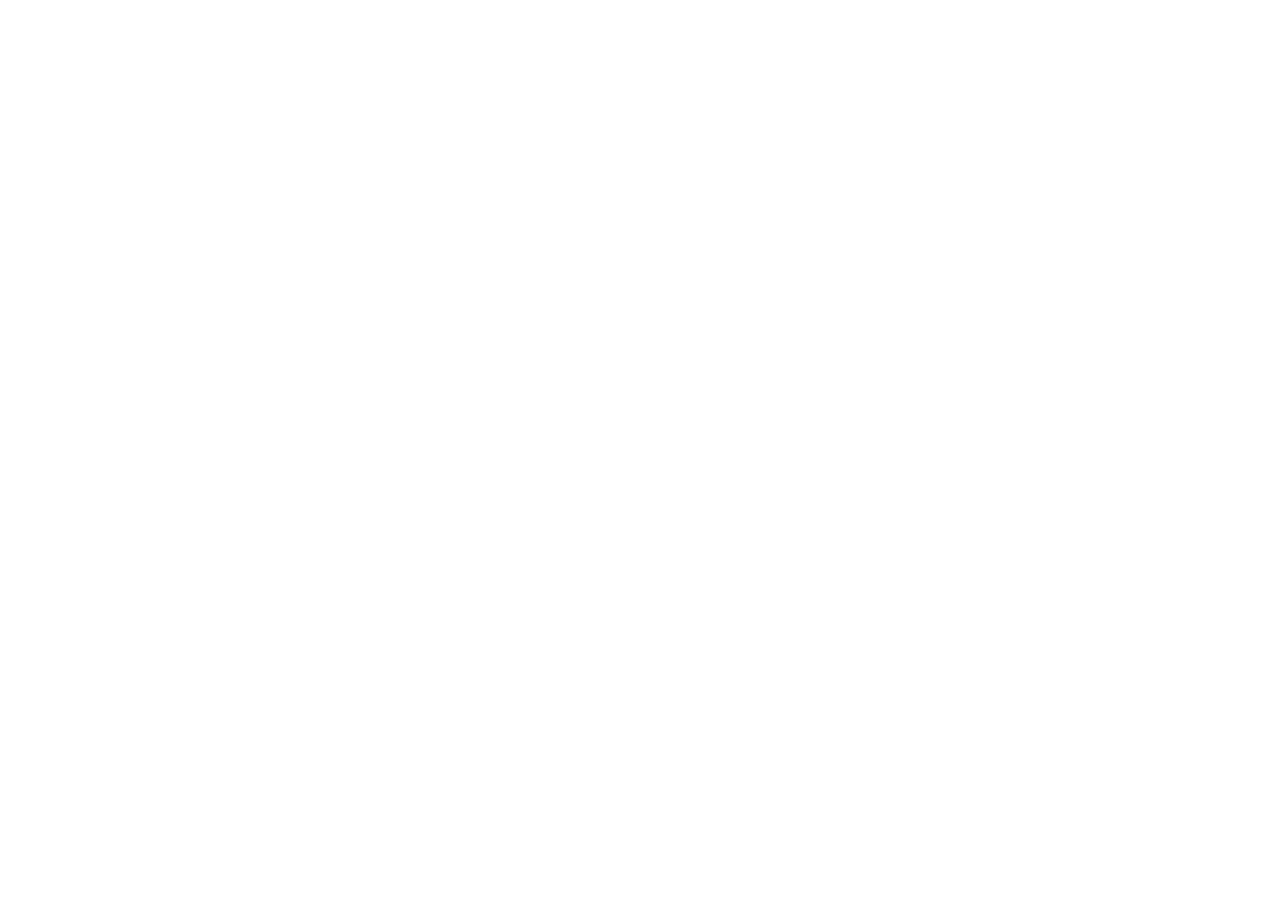
==== commit 56bc50fb: "Auto-deploy from 79270bb1b02ece8ce1394543892806436a06b750" ====
--- a/index.html
+++ b/index.html
@@ -101,15 +101,15 @@
         "priceRange": "$$"
       }
     </script>
-    <script type="module" crossorigin src="/stivance-deploy/assets/index-BgPQXrR0.js"></script>
-    <link rel="stylesheet" crossorigin href="/stivance-deploy/assets/index-DrQOaPfW.css">
   
-  <!-- 108 Palms redesign overlay -->
-  <link rel="stylesheet" href="./assets/redesign.css" />
-</head>
+    <!-- 108 Palms redesign overlay -->
+    <link rel="stylesheet" href="/stivance-deploy/redesign.css" />
+    <script type="module" crossorigin src="/stivance-deploy/assets/index-Bbbl83hP.js"></script>
+    <link rel="stylesheet" crossorigin href="/stivance-deploy/assets/index-BIz4cHWw.css">
+  </head>
 
   <body>
     <div id="root"></div>
-    <script src="./assets/redesign.js" defer></script>
-</body>
+      <script src="/stivance-deploy/redesign.js" defer></script>
+  </body>
 </html>
